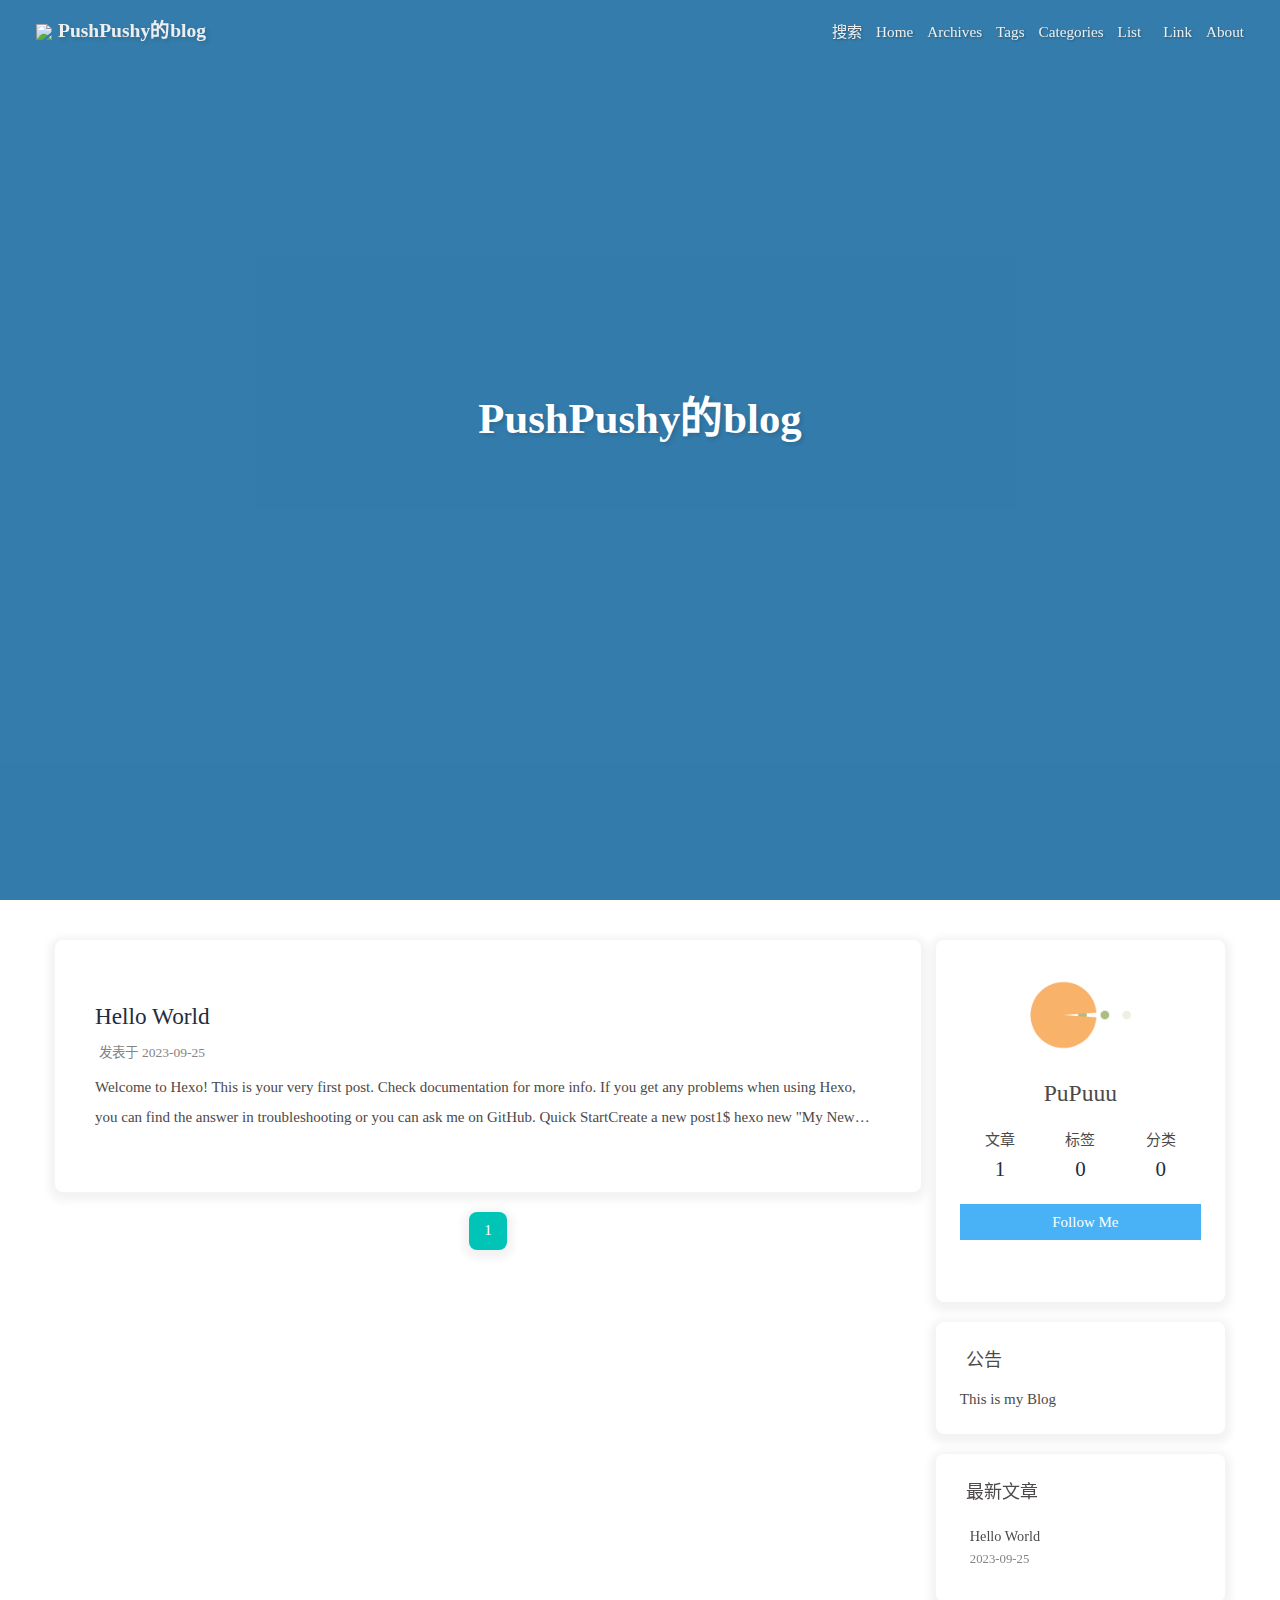
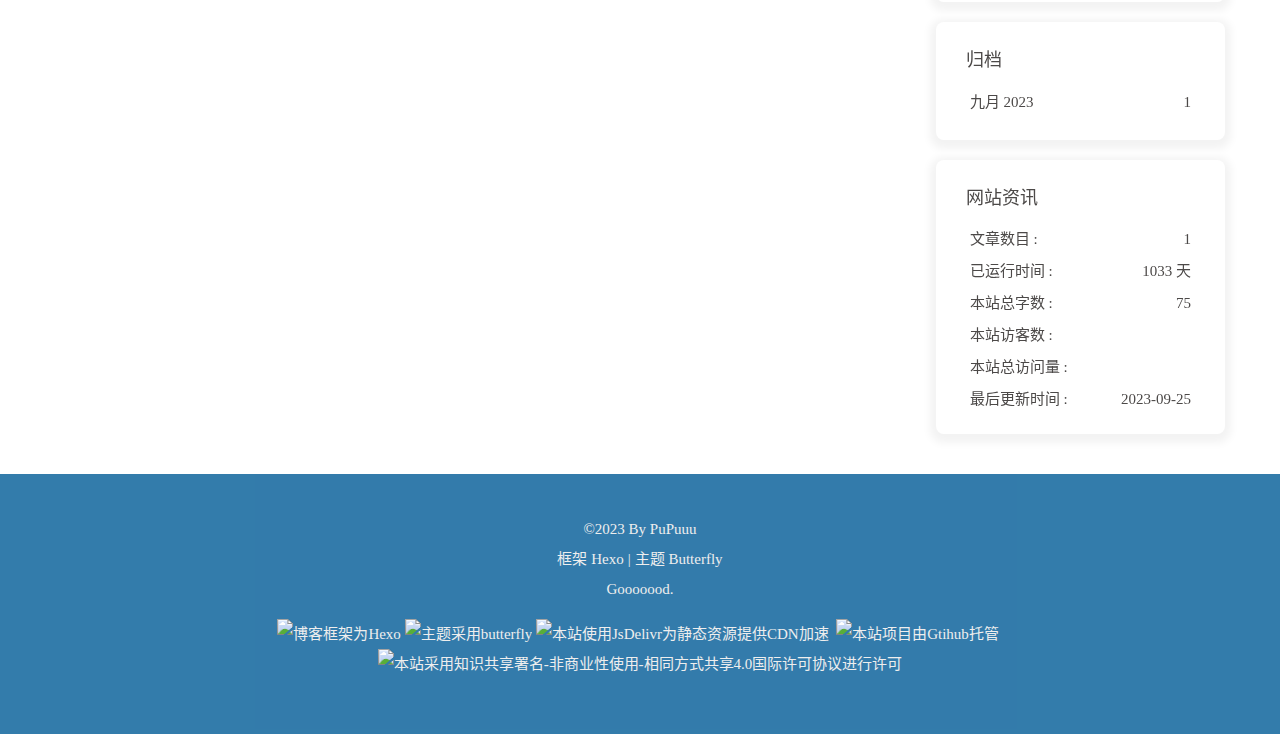
==== index.html @ 3c9b057a "Site updated: 2023-09-25 18:33:38" ====
<!DOCTYPE html><html lang="zh-CN" data-theme="light"><head><meta charset="UTF-8"><meta http-equiv="X-UA-Compatible" content="IE=edge"><meta name="viewport" content="width=device-width, initial-scale=1.0,viewport-fit=cover"><title>PushPushy的blog</title><meta name="author" content="PuPuuu"><meta name="copyright" content="PuPuuu"><meta name="format-detection" content="telephone=no"><meta name="theme-color" content="#ffffff"><meta property="og:type" content="website">
<meta property="og:title" content="PushPushy的blog">
<meta property="og:url" content="https://pushpushy.com/index.html">
<meta property="og:site_name" content="PushPushy的blog">
<meta property="og:locale" content="zh_CN">
<meta property="og:image" content="https://picx.zhimg.com/50/v2-181901f56257c8846a477644d6935671_720w.jpg?source=1940ef5c">
<meta property="article:author" content="PuPuuu">
<meta name="twitter:card" content="summary">
<meta name="twitter:image" content="https://picx.zhimg.com/50/v2-181901f56257c8846a477644d6935671_720w.jpg?source=1940ef5c"><link rel="shortcut icon" href="/img/favicon.png"><link rel="canonical" href="https://pushpushy.com/index.html"><link rel="preconnect" href="//cdn.jsdelivr.net"/><link rel="preconnect" href="//busuanzi.ibruce.info"/><link rel="stylesheet" href="/css/index.css"><link rel="stylesheet" href="https://cdn.jsdelivr.net/npm/@fortawesome/fontawesome-free/css/all.min.css" media="print" onload="this.media='all'"><link rel="stylesheet" href="https://cdn.jsdelivr.net/npm/@fancyapps/ui/dist/fancybox/fancybox.min.css" media="print" onload="this.media='all'"><script>const GLOBAL_CONFIG = {
  root: '/',
  algolia: undefined,
  localSearch: {"path":"/search.xml","preload":false,"top_n_per_article":1,"unescape":false,"languages":{"hits_empty":"找不到您查询的内容：${query}","hits_stats":"共找到 ${hits} 篇文章"}},
  translate: undefined,
  noticeOutdate: undefined,
  highlight: {"plugin":"highlighjs","highlightCopy":true,"highlightLang":true,"highlightHeightLimit":false},
  copy: {
    success: '复制成功',
    error: '复制错误',
    noSupport: '浏览器不支持'
  },
  relativeDate: {
    homepage: false,
    post: false
  },
  runtime: '天',
  dateSuffix: {
    just: '刚刚',
    min: '分钟前',
    hour: '小时前',
    day: '天前',
    month: '个月前'
  },
  copyright: undefined,
  lightbox: 'fancybox',
  Snackbar: undefined,
  source: {
    justifiedGallery: {
      js: 'https://cdn.jsdelivr.net/npm/flickr-justified-gallery/dist/fjGallery.min.js',
      css: 'https://cdn.jsdelivr.net/npm/flickr-justified-gallery/dist/fjGallery.min.css'
    }
  },
  isPhotoFigcaption: false,
  islazyload: false,
  isAnchor: false,
  percent: {
    toc: true,
    rightside: false,
  },
  autoDarkmode: true
}</script><script id="config-diff">var GLOBAL_CONFIG_SITE = {
  title: 'PushPushy的blog',
  isPost: false,
  isHome: true,
  isHighlightShrink: false,
  isToc: false,
  postUpdate: '2023-09-25 18:33:38'
}</script><noscript><style type="text/css">
  #nav {
    opacity: 1
  }
  .justified-gallery img {
    opacity: 1
  }

  #recent-posts time,
  #post-meta time {
    display: inline !important
  }
</style></noscript><script>(win=>{
    win.saveToLocal = {
      set: function setWithExpiry(key, value, ttl) {
        if (ttl === 0) return
        const now = new Date()
        const expiryDay = ttl * 86400000
        const item = {
          value: value,
          expiry: now.getTime() + expiryDay,
        }
        localStorage.setItem(key, JSON.stringify(item))
      },

      get: function getWithExpiry(key) {
        const itemStr = localStorage.getItem(key)

        if (!itemStr) {
          return undefined
        }
        const item = JSON.parse(itemStr)
        const now = new Date()

        if (now.getTime() > item.expiry) {
          localStorage.removeItem(key)
          return undefined
        }
        return item.value
      }
    }
  
    win.getScript = url => new Promise((resolve, reject) => {
      const script = document.createElement('script')
      script.src = url
      script.async = true
      script.onerror = reject
      script.onload = script.onreadystatechange = function() {
        const loadState = this.readyState
        if (loadState && loadState !== 'loaded' && loadState !== 'complete') return
        script.onload = script.onreadystatechange = null
        resolve()
      }
      document.head.appendChild(script)
    })
  
    win.getCSS = (url,id = false) => new Promise((resolve, reject) => {
      const link = document.createElement('link')
      link.rel = 'stylesheet'
      link.href = url
      if (id) link.id = id
      link.onerror = reject
      link.onload = link.onreadystatechange = function() {
        const loadState = this.readyState
        if (loadState && loadState !== 'loaded' && loadState !== 'complete') return
        link.onload = link.onreadystatechange = null
        resolve()
      }
      document.head.appendChild(link)
    })
  
      win.activateDarkMode = function () {
        document.documentElement.setAttribute('data-theme', 'dark')
        if (document.querySelector('meta[name="theme-color"]') !== null) {
          document.querySelector('meta[name="theme-color"]').setAttribute('content', '#0d0d0d')
        }
      }
      win.activateLightMode = function () {
        document.documentElement.setAttribute('data-theme', 'light')
        if (document.querySelector('meta[name="theme-color"]') !== null) {
          document.querySelector('meta[name="theme-color"]').setAttribute('content', '#ffffff')
        }
      }
      const t = saveToLocal.get('theme')
    
          const isDarkMode = window.matchMedia('(prefers-color-scheme: dark)').matches
          const isLightMode = window.matchMedia('(prefers-color-scheme: light)').matches
          const isNotSpecified = window.matchMedia('(prefers-color-scheme: no-preference)').matches
          const hasNoSupport = !isDarkMode && !isLightMode && !isNotSpecified

          if (t === undefined) {
            if (isLightMode) activateLightMode()
            else if (isDarkMode) activateDarkMode()
            else if (isNotSpecified || hasNoSupport) {
              const now = new Date()
              const hour = now.getHours()
              const isNight = hour <= 8 || hour >= 22
              isNight ? activateDarkMode() : activateLightMode()
            }
            window.matchMedia('(prefers-color-scheme: dark)').addListener(function (e) {
              if (saveToLocal.get('theme') === undefined) {
                e.matches ? activateDarkMode() : activateLightMode()
              }
            })
          } else if (t === 'light') activateLightMode()
          else activateDarkMode()
        
      const asideStatus = saveToLocal.get('aside-status')
      if (asideStatus !== undefined) {
        if (asideStatus === 'hide') {
          document.documentElement.classList.add('hide-aside')
        } else {
          document.documentElement.classList.remove('hide-aside')
        }
      }
    
    const detectApple = () => {
      if(/iPad|iPhone|iPod|Macintosh/.test(navigator.userAgent)){
        document.documentElement.classList.add('apple')
      }
    }
    detectApple()
    })(window)</script><meta name="generator" content="Hexo 6.3.0"></head><body><div id="sidebar"><div id="menu-mask"></div><div id="sidebar-menus"><div class="avatar-img is-center"><img src="https://picx.zhimg.com/50/v2-181901f56257c8846a477644d6935671_720w.jpg?source=1940ef5c" onerror="onerror=null;src='/img/friend_404.gif'" alt="avatar"/></div><div class="sidebar-site-data site-data is-center"><a href="/archives/"><div class="headline">文章</div><div class="length-num">1</div></a><a href="/tags/"><div class="headline">标签</div><div class="length-num">0</div></a><a href="/categories/"><div class="headline">分类</div><div class="length-num">0</div></a></div><hr class="custom-hr"/><div class="menus_items"><div class="menus_item"><a class="site-page" href="/"><i class="fa-fw fas fa-home"></i><span> Home</span></a></div><div class="menus_item"><a class="site-page" href="/archives/"><i class="fa-fw fas fa-archive"></i><span> Archives</span></a></div><div class="menus_item"><a class="site-page" href="/tags/"><i class="fa-fw fas fa-tags"></i><span> Tags</span></a></div><div class="menus_item"><a class="site-page" href="/categories/"><i class="fa-fw fas fa-folder-open"></i><span> Categories</span></a></div><div class="menus_item"><a class="site-page group" href="javascript:void(0);"><i class="fa-fw fas fa-list"></i><span> List</span><i class="fas fa-chevron-down"></i></a><ul class="menus_item_child"><li><a class="site-page child" href="/music/"><i class="fa-fw fas fa-music"></i><span> Music</span></a></li><li><a class="site-page child" href="/movies/"><i class="fa-fw fas fa-video"></i><span> Movie</span></a></li><li><a class="site-page child" href="/other/"><i class="fa-fw fas fa-ellipsis-h"></i><span> Other</span></a></li></ul></div><div class="menus_item"><a class="site-page" href="/link/"><i class="fa-fw fas fa-link"></i><span> Link</span></a></div><div class="menus_item"><a class="site-page" href="/about/"><i class="fa-fw fas fa-heart"></i><span> About</span></a></div></div></div></div><div class="page" id="body-wrap"><header class="full_page" id="page-header"><nav id="nav"><span id="blog-info"><a href="/" title="PushPushy的blog"><img class="site-icon" src="https://images3.alphacoders.com/132/thumbbig-1322308.webp"/><span class="site-name">PushPushy的blog</span></a></span><div id="menus"><div id="search-button"><a class="site-page social-icon search" href="javascript:void(0);"><i class="fas fa-search fa-fw"></i><span> 搜索</span></a></div><div class="menus_items"><div class="menus_item"><a class="site-page" href="/"><i class="fa-fw fas fa-home"></i><span> Home</span></a></div><div class="menus_item"><a class="site-page" href="/archives/"><i class="fa-fw fas fa-archive"></i><span> Archives</span></a></div><div class="menus_item"><a class="site-page" href="/tags/"><i class="fa-fw fas fa-tags"></i><span> Tags</span></a></div><div class="menus_item"><a class="site-page" href="/categories/"><i class="fa-fw fas fa-folder-open"></i><span> Categories</span></a></div><div class="menus_item"><a class="site-page group" href="javascript:void(0);"><i class="fa-fw fas fa-list"></i><span> List</span><i class="fas fa-chevron-down"></i></a><ul class="menus_item_child"><li><a class="site-page child" href="/music/"><i class="fa-fw fas fa-music"></i><span> Music</span></a></li><li><a class="site-page child" href="/movies/"><i class="fa-fw fas fa-video"></i><span> Movie</span></a></li><li><a class="site-page child" href="/other/"><i class="fa-fw fas fa-ellipsis-h"></i><span> Other</span></a></li></ul></div><div class="menus_item"><a class="site-page" href="/link/"><i class="fa-fw fas fa-link"></i><span> Link</span></a></div><div class="menus_item"><a class="site-page" href="/about/"><i class="fa-fw fas fa-heart"></i><span> About</span></a></div></div><div id="toggle-menu"><a class="site-page" href="javascript:void(0);"><i class="fas fa-bars fa-fw"></i></a></div></div></nav><div id="site-info"><h1 id="site-title">PushPushy的blog</h1><div id="site-subtitle"><span id="subtitle"></span></div><div id="site_social_icons"><a class="social-icon" href="https://github.com/PuPuuu" target="_blank" title="Github"><i class="fab fa-github" style="color: #24292e;"></i></a><a class="social-icon" href="mailto:jjye2020@163.com" target="_blank" title="Email"><i class="fas fa-envelope" style="color: #4a7dbe;"></i></a></div></div><div id="scroll-down"><i class="fas fa-angle-down scroll-down-effects"></i></div></header><main class="layout" id="content-inner"><div class="recent-posts" id="recent-posts"><div class="recent-post-item"><div class="recent-post-info no-cover"><a class="article-title" href="/2023/09/25/hello-world/" title="Hello World">Hello World</a><div class="article-meta-wrap"><span class="post-meta-date"><i class="far fa-calendar-alt"></i><span class="article-meta-label">发表于</span><time datetime="2023-09-24T16:50:09.619Z" title="发表于 2023-09-25 00:50:09">2023-09-25</time></span></div><div class="content">Welcome to Hexo! This is your very first post. Check documentation for more info. If you get any problems when using Hexo, you can find the answer in troubleshooting or you can ask me on GitHub.
Quick StartCreate a new post1$ hexo new &quot;My New Post&quot;

More info: Writing
Run server1$ hexo server

More info: Server
Generate static files1$ hexo generate

More info: Generating
Deploy to remote sites1$ hexo deploy

More info: Deployment
</div></div></div><nav id="pagination"><div class="pagination"><span class="page-number current">1</span></div></nav></div><div class="aside-content" id="aside-content"><div class="card-widget card-info"><div class="is-center"><div class="avatar-img"><img src="https://picx.zhimg.com/50/v2-181901f56257c8846a477644d6935671_720w.jpg?source=1940ef5c" onerror="this.onerror=null;this.src='/img/friend_404.gif'" alt="avatar"/></div><div class="author-info__name">PuPuuu</div><div class="author-info__description"></div></div><div class="card-info-data site-data is-center"><a href="/archives/"><div class="headline">文章</div><div class="length-num">1</div></a><a href="/tags/"><div class="headline">标签</div><div class="length-num">0</div></a><a href="/categories/"><div class="headline">分类</div><div class="length-num">0</div></a></div><a id="card-info-btn" target="_blank" rel="noopener" href="https://github.com/PuPuuu"><i class="fab fa-github"></i><span>Follow Me</span></a><div class="card-info-social-icons is-center"><a class="social-icon" href="https://github.com/PuPuuu" target="_blank" title="Github"><i class="fab fa-github" style="color: #24292e;"></i></a><a class="social-icon" href="mailto:jjye2020@163.com" target="_blank" title="Email"><i class="fas fa-envelope" style="color: #4a7dbe;"></i></a></div></div><div class="card-widget card-announcement"><div class="item-headline"><i class="fas fa-bullhorn fa-shake"></i><span>公告</span></div><div class="announcement_content">This is my Blog</div></div><div class="sticky_layout"><div class="card-widget card-recent-post"><div class="item-headline"><i class="fas fa-history"></i><span>最新文章</span></div><div class="aside-list"><div class="aside-list-item no-cover"><div class="content"><a class="title" href="/2023/09/25/hello-world/" title="Hello World">Hello World</a><time datetime="2023-09-24T16:50:09.619Z" title="发表于 2023-09-25 00:50:09">2023-09-25</time></div></div></div></div><div class="card-widget card-archives"><div class="item-headline"><i class="fas fa-archive"></i><span>归档</span></div><ul class="card-archive-list"><li class="card-archive-list-item"><a class="card-archive-list-link" href="/archives/2023/09/"><span class="card-archive-list-date">九月 2023</span><span class="card-archive-list-count">1</span></a></li></ul></div><div class="card-widget card-webinfo"><div class="item-headline"><i class="fas fa-chart-line"></i><span>网站资讯</span></div><div class="webinfo"><div class="webinfo-item"><div class="item-name">文章数目 :</div><div class="item-count">1</div></div><div class="webinfo-item"><div class="item-name">已运行时间 :</div><div class="item-count" id="runtimeshow" data-publishDate="2023-09-24T16:00:00.000Z"><i class="fa-solid fa-spinner fa-spin"></i></div></div><div class="webinfo-item"><div class="item-name">本站总字数 :</div><div class="item-count">75</div></div><div class="webinfo-item"><div class="item-name">本站访客数 :</div><div class="item-count" id="busuanzi_value_site_uv"><i class="fa-solid fa-spinner fa-spin"></i></div></div><div class="webinfo-item"><div class="item-name">本站总访问量 :</div><div class="item-count" id="busuanzi_value_site_pv"><i class="fa-solid fa-spinner fa-spin"></i></div></div><div class="webinfo-item"><div class="item-name">最后更新时间 :</div><div class="item-count" id="last-push-date" data-lastPushDate="2023-09-25T10:33:38.019Z"><i class="fa-solid fa-spinner fa-spin"></i></div></div></div></div></div></div></main><footer id="footer"><div id="footer-wrap"><div class="copyright">&copy;2023 By PuPuuu</div><div class="framework-info"><span>框架 </span><a target="_blank" rel="noopener" href="https://hexo.io">Hexo</a><span class="footer-separator">|</span><span>主题 </span><a target="_blank" rel="noopener" href="https://github.com/jerryc127/hexo-theme-butterfly">Butterfly</a></div><div class="footer_custom_text">Gooooood.<p><a target="_blank" href="https://hexo.io/"><img src="https://img.shields.io/badge/Frame-Hexo-blue?style=flat&logo=hexo" title="博客框架为Hexo"></a>&nbsp;<a target="_blank" href="https://butterfly.js.org/"><img src="https://img.shields.io/badge/Theme-Butterfly-6513df?style=flat&logo=bitdefender" title="主题采用butterfly"></a>&nbsp;<a target="_blank" href="https://www.jsdelivr.com/"><img src="https://img.shields.io/badge/CDN-jsDelivr-orange?style=flat&logo=jsDelivr" title="本站使用JsDelivr为静态资源提供CDN加速"></a> &nbsp;<a target="_blank" href="https://github.com/"><img src="https://img.shields.io/badge/Source-Github-d021d6?style=flat&logo=GitHub" title="本站项目由Gtihub托管"></a>&nbsp;<a target="_blank" href="http://creativecommons.org/licenses/by-nc-sa/4.0/"><img src="https://img.shields.io/badge/Copyright-BY--NC--SA%204.0-d42328?style=flat&logo=Claris" title="本站采用知识共享署名-非商业性使用-相同方式共享4.0国际许可协议进行许可"></a></p></div></div></footer></div><div id="rightside"><div id="rightside-config-hide"><button id="darkmode" type="button" title="浅色和深色模式转换"><i class="fas fa-adjust"></i></button><button id="hide-aside-btn" type="button" title="单栏和双栏切换"><i class="fas fa-arrows-alt-h"></i></button></div><div id="rightside-config-show"><button id="rightside_config" type="button" title="设置"><i class="fas fa-cog fa-spin"></i></button><button id="go-up" type="button" title="回到顶部"><span class="scroll-percent"></span><i class="fas fa-arrow-up"></i></button></div></div><div><script src="/js/utils.js"></script><script src="/js/main.js"></script><script src="https://cdn.jsdelivr.net/npm/@fancyapps/ui/dist/fancybox/fancybox.umd.min.js"></script><div class="js-pjax"><script>window.typedJSFn = {
  init: (str) => {
    window.typed = new Typed('#subtitle', Object.assign({
      strings: str,
      startDelay: 300,
      typeSpeed: 150,
      loop: true,
      backSpeed: 50,
    }, null))
  },
  run: (subtitleType) => {
    if (true) {
      if (typeof Typed === 'function') {
        subtitleType()
      } else {
        getScript('https://cdn.jsdelivr.net/npm/typed.js/dist/typed.umd.min.js').then(subtitleType)
      }
    } else {
      subtitleType()
    }
  }
}
</script><script>function subtitleType () {
  if (true) {
    typedJSFn.init([""])
  } else {
    document.getElementById("subtitle").textContent = ""
  }
}
typedJSFn.run(subtitleType)</script></div><script id="canvas_nest" defer="defer" color="0,0,255" opacity="0.7" zIndex="-1" count="99" mobile="false" src="https://cdn.jsdelivr.net/npm/butterfly-extsrc/dist/canvas-nest.min.js"></script><script id="click-heart" src="https://cdn.jsdelivr.net/npm/butterfly-extsrc/dist/click-heart.min.js" async="async" mobile="false"></script><script async data-pjax src="//busuanzi.ibruce.info/busuanzi/2.3/busuanzi.pure.mini.js"></script><div id="local-search"><div class="search-dialog"><nav class="search-nav"><span class="search-dialog-title">搜索</span><span id="loading-status"></span><button class="search-close-button"><i class="fas fa-times"></i></button></nav><div class="is-center" id="loading-database"><i class="fas fa-spinner fa-pulse"></i><span>  数据库加载中</span></div><div class="search-wrap"><div id="local-search-input"><div class="local-search-box"><input class="local-search-box--input" placeholder="搜索文章" type="text"/></div></div><hr/><div class="no-result" id="local-search-results"></div><div id="local-search-stats-wrap"></div></div></div><div id="search-mask"></div><script src="/js/search/local-search.js"></script></div></div></body></html>
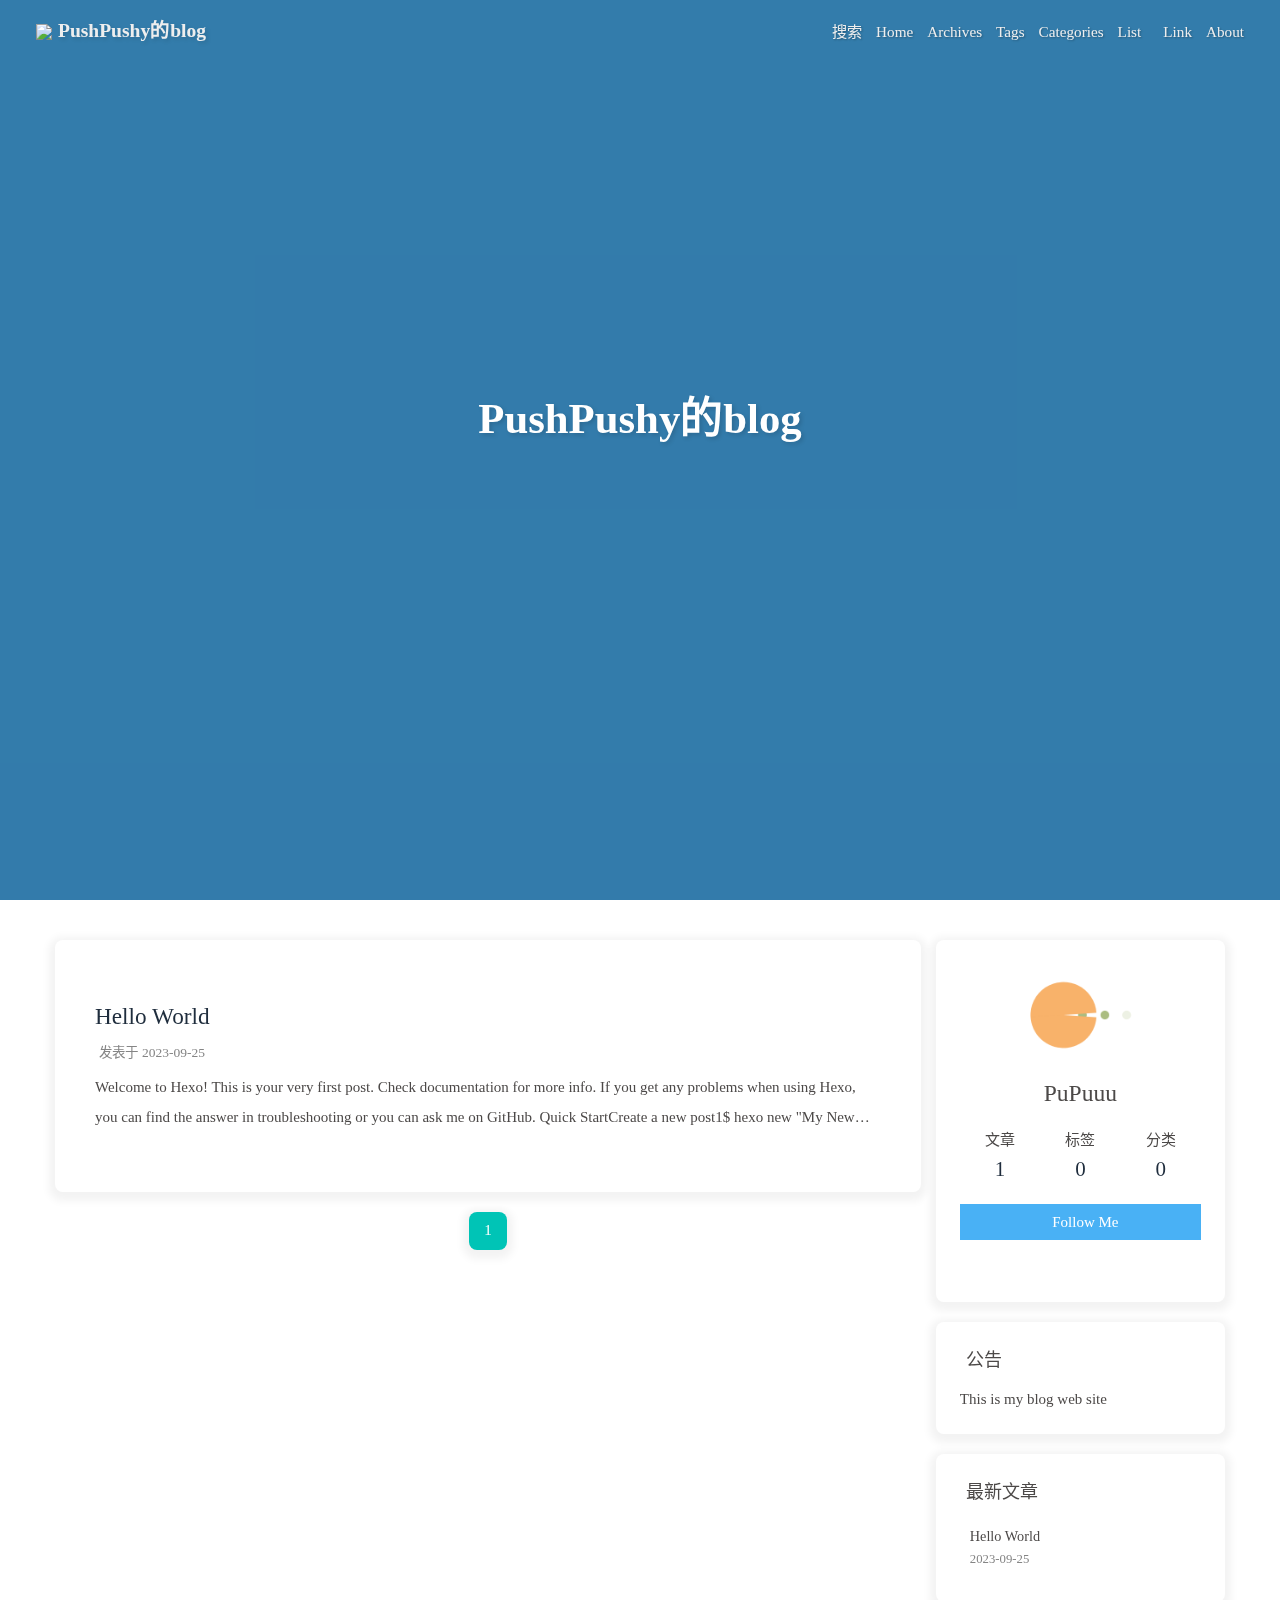
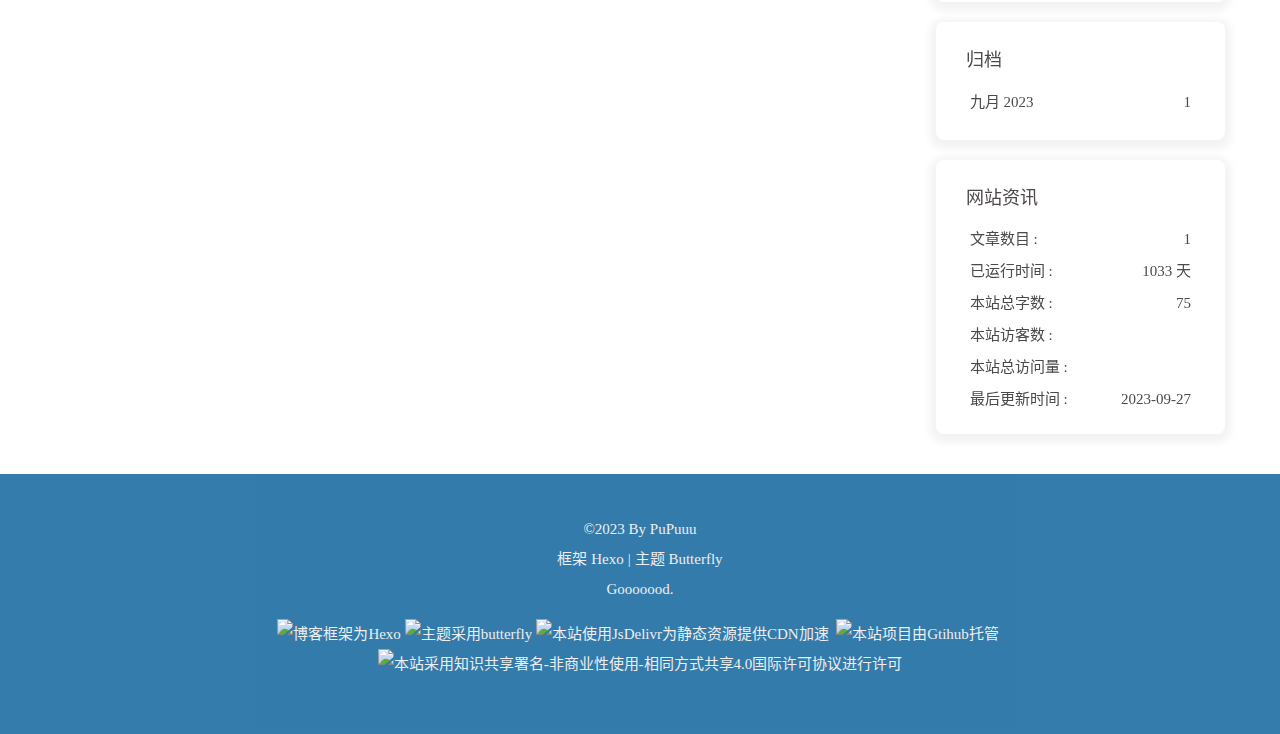
==== commit ec2b41da: "Site updated: 2023-09-27 23:25:48" ====
--- a/index.html
+++ b/index.html
@@ -53,7 +53,7 @@
   isHome: true,
   isHighlightShrink: false,
   isToc: false,
-  postUpdate: '2023-09-25 18:33:38'
+  postUpdate: '2023-09-27 23:25:48'
 }</script><noscript><style type="text/css">
   #nav {
     opacity: 1
@@ -176,7 +176,7 @@
       }
     }
     detectApple()
-    })(window)</script><meta name="generator" content="Hexo 6.3.0"></head><body><div id="sidebar"><div id="menu-mask"></div><div id="sidebar-menus"><div class="avatar-img is-center"><img src="https://picx.zhimg.com/50/v2-181901f56257c8846a477644d6935671_720w.jpg?source=1940ef5c" onerror="onerror=null;src='/img/friend_404.gif'" alt="avatar"/></div><div class="sidebar-site-data site-data is-center"><a href="/archives/"><div class="headline">文章</div><div class="length-num">1</div></a><a href="/tags/"><div class="headline">标签</div><div class="length-num">0</div></a><a href="/categories/"><div class="headline">分类</div><div class="length-num">0</div></a></div><hr class="custom-hr"/><div class="menus_items"><div class="menus_item"><a class="site-page" href="/"><i class="fa-fw fas fa-home"></i><span> Home</span></a></div><div class="menus_item"><a class="site-page" href="/archives/"><i class="fa-fw fas fa-archive"></i><span> Archives</span></a></div><div class="menus_item"><a class="site-page" href="/tags/"><i class="fa-fw fas fa-tags"></i><span> Tags</span></a></div><div class="menus_item"><a class="site-page" href="/categories/"><i class="fa-fw fas fa-folder-open"></i><span> Categories</span></a></div><div class="menus_item"><a class="site-page group" href="javascript:void(0);"><i class="fa-fw fas fa-list"></i><span> List</span><i class="fas fa-chevron-down"></i></a><ul class="menus_item_child"><li><a class="site-page child" href="/music/"><i class="fa-fw fas fa-music"></i><span> Music</span></a></li><li><a class="site-page child" href="/movies/"><i class="fa-fw fas fa-video"></i><span> Movie</span></a></li><li><a class="site-page child" href="/other/"><i class="fa-fw fas fa-ellipsis-h"></i><span> Other</span></a></li></ul></div><div class="menus_item"><a class="site-page" href="/link/"><i class="fa-fw fas fa-link"></i><span> Link</span></a></div><div class="menus_item"><a class="site-page" href="/about/"><i class="fa-fw fas fa-heart"></i><span> About</span></a></div></div></div></div><div class="page" id="body-wrap"><header class="full_page" id="page-header"><nav id="nav"><span id="blog-info"><a href="/" title="PushPushy的blog"><img class="site-icon" src="https://images3.alphacoders.com/132/thumbbig-1322308.webp"/><span class="site-name">PushPushy的blog</span></a></span><div id="menus"><div id="search-button"><a class="site-page social-icon search" href="javascript:void(0);"><i class="fas fa-search fa-fw"></i><span> 搜索</span></a></div><div class="menus_items"><div class="menus_item"><a class="site-page" href="/"><i class="fa-fw fas fa-home"></i><span> Home</span></a></div><div class="menus_item"><a class="site-page" href="/archives/"><i class="fa-fw fas fa-archive"></i><span> Archives</span></a></div><div class="menus_item"><a class="site-page" href="/tags/"><i class="fa-fw fas fa-tags"></i><span> Tags</span></a></div><div class="menus_item"><a class="site-page" href="/categories/"><i class="fa-fw fas fa-folder-open"></i><span> Categories</span></a></div><div class="menus_item"><a class="site-page group" href="javascript:void(0);"><i class="fa-fw fas fa-list"></i><span> List</span><i class="fas fa-chevron-down"></i></a><ul class="menus_item_child"><li><a class="site-page child" href="/music/"><i class="fa-fw fas fa-music"></i><span> Music</span></a></li><li><a class="site-page child" href="/movies/"><i class="fa-fw fas fa-video"></i><span> Movie</span></a></li><li><a class="site-page child" href="/other/"><i class="fa-fw fas fa-ellipsis-h"></i><span> Other</span></a></li></ul></div><div class="menus_item"><a class="site-page" href="/link/"><i class="fa-fw fas fa-link"></i><span> Link</span></a></div><div class="menus_item"><a class="site-page" href="/about/"><i class="fa-fw fas fa-heart"></i><span> About</span></a></div></div><div id="toggle-menu"><a class="site-page" href="javascript:void(0);"><i class="fas fa-bars fa-fw"></i></a></div></div></nav><div id="site-info"><h1 id="site-title">PushPushy的blog</h1><div id="site-subtitle"><span id="subtitle"></span></div><div id="site_social_icons"><a class="social-icon" href="https://github.com/PuPuuu" target="_blank" title="Github"><i class="fab fa-github" style="color: #24292e;"></i></a><a class="social-icon" href="mailto:jjye2020@163.com" target="_blank" title="Email"><i class="fas fa-envelope" style="color: #4a7dbe;"></i></a></div></div><div id="scroll-down"><i class="fas fa-angle-down scroll-down-effects"></i></div></header><main class="layout" id="content-inner"><div class="recent-posts" id="recent-posts"><div class="recent-post-item"><div class="recent-post-info no-cover"><a class="article-title" href="/2023/09/25/hello-world/" title="Hello World">Hello World</a><div class="article-meta-wrap"><span class="post-meta-date"><i class="far fa-calendar-alt"></i><span class="article-meta-label">发表于</span><time datetime="2023-09-24T16:50:09.619Z" title="发表于 2023-09-25 00:50:09">2023-09-25</time></span></div><div class="content">Welcome to Hexo! This is your very first post. Check documentation for more info. If you get any problems when using Hexo, you can find the answer in troubleshooting or you can ask me on GitHub.
+    })(window)</script><meta name="generator" content="Hexo 6.3.0"></head><body><div id="web_bg"></div><div id="sidebar"><div id="menu-mask"></div><div id="sidebar-menus"><div class="avatar-img is-center"><img src="https://picx.zhimg.com/50/v2-181901f56257c8846a477644d6935671_720w.jpg?source=1940ef5c" onerror="onerror=null;src='/img/friend_404.gif'" alt="avatar"/></div><div class="sidebar-site-data site-data is-center"><a href="/archives/"><div class="headline">文章</div><div class="length-num">1</div></a><a href="/tags/"><div class="headline">标签</div><div class="length-num">0</div></a><a href="/categories/"><div class="headline">分类</div><div class="length-num">0</div></a></div><hr class="custom-hr"/><div class="menus_items"><div class="menus_item"><a class="site-page" href="/"><i class="fa-fw fas fa-home"></i><span> Home</span></a></div><div class="menus_item"><a class="site-page" href="/archives/"><i class="fa-fw fas fa-archive"></i><span> Archives</span></a></div><div class="menus_item"><a class="site-page" href="/tags/"><i class="fa-fw fas fa-tags"></i><span> Tags</span></a></div><div class="menus_item"><a class="site-page" href="/categories/"><i class="fa-fw fas fa-folder-open"></i><span> Categories</span></a></div><div class="menus_item"><a class="site-page group" href="javascript:void(0);"><i class="fa-fw fas fa-list"></i><span> List</span><i class="fas fa-chevron-down"></i></a><ul class="menus_item_child"><li><a class="site-page child" href="/music/"><i class="fa-fw fas fa-music"></i><span> Music</span></a></li><li><a class="site-page child" href="/movies/"><i class="fa-fw fas fa-video"></i><span> Movie</span></a></li><li><a class="site-page child" href="/other/"><i class="fa-fw fas fa-ellipsis-h"></i><span> Other</span></a></li></ul></div><div class="menus_item"><a class="site-page" href="/link/"><i class="fa-fw fas fa-link"></i><span> Link</span></a></div><div class="menus_item"><a class="site-page" href="/about/"><i class="fa-fw fas fa-heart"></i><span> About</span></a></div></div></div></div><div class="page" id="body-wrap"><header class="full_page" id="page-header" style="background-image: url('https://i.loli.net/2020/05/01/gkihqEjXxJ5UZ1C.jpg')"><nav id="nav"><span id="blog-info"><a href="/" title="PushPushy的blog"><img class="site-icon" src="https://images3.alphacoders.com/132/thumbbig-1322308.webp"/><span class="site-name">PushPushy的blog</span></a></span><div id="menus"><div id="search-button"><a class="site-page social-icon search" href="javascript:void(0);"><i class="fas fa-search fa-fw"></i><span> 搜索</span></a></div><div class="menus_items"><div class="menus_item"><a class="site-page" href="/"><i class="fa-fw fas fa-home"></i><span> Home</span></a></div><div class="menus_item"><a class="site-page" href="/archives/"><i class="fa-fw fas fa-archive"></i><span> Archives</span></a></div><div class="menus_item"><a class="site-page" href="/tags/"><i class="fa-fw fas fa-tags"></i><span> Tags</span></a></div><div class="menus_item"><a class="site-page" href="/categories/"><i class="fa-fw fas fa-folder-open"></i><span> Categories</span></a></div><div class="menus_item"><a class="site-page group" href="javascript:void(0);"><i class="fa-fw fas fa-list"></i><span> List</span><i class="fas fa-chevron-down"></i></a><ul class="menus_item_child"><li><a class="site-page child" href="/music/"><i class="fa-fw fas fa-music"></i><span> Music</span></a></li><li><a class="site-page child" href="/movies/"><i class="fa-fw fas fa-video"></i><span> Movie</span></a></li><li><a class="site-page child" href="/other/"><i class="fa-fw fas fa-ellipsis-h"></i><span> Other</span></a></li></ul></div><div class="menus_item"><a class="site-page" href="/link/"><i class="fa-fw fas fa-link"></i><span> Link</span></a></div><div class="menus_item"><a class="site-page" href="/about/"><i class="fa-fw fas fa-heart"></i><span> About</span></a></div></div><div id="toggle-menu"><a class="site-page" href="javascript:void(0);"><i class="fas fa-bars fa-fw"></i></a></div></div></nav><div id="site-info"><h1 id="site-title">PushPushy的blog</h1><div id="site-subtitle"><span id="subtitle"></span></div><div id="site_social_icons"><a class="social-icon" href="https://github.com/PuPuuu" target="_blank" title="Github"><i class="fab fa-github" style="color: #24292e;"></i></a><a class="social-icon" href="mailto:jjye2020@163.com" target="_blank" title="Email"><i class="fas fa-envelope" style="color: #4a7dbe;"></i></a></div></div><div id="scroll-down"><i class="fas fa-angle-down scroll-down-effects"></i></div></header><main class="layout" id="content-inner"><div class="recent-posts" id="recent-posts"><div class="recent-post-item"><div class="recent-post-info no-cover"><a class="article-title" href="/2023/09/25/hello-world/" title="Hello World">Hello World</a><div class="article-meta-wrap"><span class="post-meta-date"><i class="far fa-calendar-alt"></i><span class="article-meta-label">发表于</span><time datetime="2023-09-24T16:50:09.619Z" title="发表于 2023-09-25 00:50:09">2023-09-25</time></span></div><div class="content">Welcome to Hexo! This is your very first post. Check documentation for more info. If you get any problems when using Hexo, you can find the answer in troubleshooting or you can ask me on GitHub.
 Quick StartCreate a new post1$ hexo new &quot;My New Post&quot;
 
 More info: Writing
@@ -189,7 +189,7 @@
 Deploy to remote sites1$ hexo deploy
 
 More info: Deployment
-</div></div></div><nav id="pagination"><div class="pagination"><span class="page-number current">1</span></div></nav></div><div class="aside-content" id="aside-content"><div class="card-widget card-info"><div class="is-center"><div class="avatar-img"><img src="https://picx.zhimg.com/50/v2-181901f56257c8846a477644d6935671_720w.jpg?source=1940ef5c" onerror="this.onerror=null;this.src='/img/friend_404.gif'" alt="avatar"/></div><div class="author-info__name">PuPuuu</div><div class="author-info__description"></div></div><div class="card-info-data site-data is-center"><a href="/archives/"><div class="headline">文章</div><div class="length-num">1</div></a><a href="/tags/"><div class="headline">标签</div><div class="length-num">0</div></a><a href="/categories/"><div class="headline">分类</div><div class="length-num">0</div></a></div><a id="card-info-btn" target="_blank" rel="noopener" href="https://github.com/PuPuuu"><i class="fab fa-github"></i><span>Follow Me</span></a><div class="card-info-social-icons is-center"><a class="social-icon" href="https://github.com/PuPuuu" target="_blank" title="Github"><i class="fab fa-github" style="color: #24292e;"></i></a><a class="social-icon" href="mailto:jjye2020@163.com" target="_blank" title="Email"><i class="fas fa-envelope" style="color: #4a7dbe;"></i></a></div></div><div class="card-widget card-announcement"><div class="item-headline"><i class="fas fa-bullhorn fa-shake"></i><span>公告</span></div><div class="announcement_content">This is my Blog</div></div><div class="sticky_layout"><div class="card-widget card-recent-post"><div class="item-headline"><i class="fas fa-history"></i><span>最新文章</span></div><div class="aside-list"><div class="aside-list-item no-cover"><div class="content"><a class="title" href="/2023/09/25/hello-world/" title="Hello World">Hello World</a><time datetime="2023-09-24T16:50:09.619Z" title="发表于 2023-09-25 00:50:09">2023-09-25</time></div></div></div></div><div class="card-widget card-archives"><div class="item-headline"><i class="fas fa-archive"></i><span>归档</span></div><ul class="card-archive-list"><li class="card-archive-list-item"><a class="card-archive-list-link" href="/archives/2023/09/"><span class="card-archive-list-date">九月 2023</span><span class="card-archive-list-count">1</span></a></li></ul></div><div class="card-widget card-webinfo"><div class="item-headline"><i class="fas fa-chart-line"></i><span>网站资讯</span></div><div class="webinfo"><div class="webinfo-item"><div class="item-name">文章数目 :</div><div class="item-count">1</div></div><div class="webinfo-item"><div class="item-name">已运行时间 :</div><div class="item-count" id="runtimeshow" data-publishDate="2023-09-24T16:00:00.000Z"><i class="fa-solid fa-spinner fa-spin"></i></div></div><div class="webinfo-item"><div class="item-name">本站总字数 :</div><div class="item-count">75</div></div><div class="webinfo-item"><div class="item-name">本站访客数 :</div><div class="item-count" id="busuanzi_value_site_uv"><i class="fa-solid fa-spinner fa-spin"></i></div></div><div class="webinfo-item"><div class="item-name">本站总访问量 :</div><div class="item-count" id="busuanzi_value_site_pv"><i class="fa-solid fa-spinner fa-spin"></i></div></div><div class="webinfo-item"><div class="item-name">最后更新时间 :</div><div class="item-count" id="last-push-date" data-lastPushDate="2023-09-25T10:33:38.019Z"><i class="fa-solid fa-spinner fa-spin"></i></div></div></div></div></div></div></main><footer id="footer"><div id="footer-wrap"><div class="copyright">&copy;2023 By PuPuuu</div><div class="framework-info"><span>框架 </span><a target="_blank" rel="noopener" href="https://hexo.io">Hexo</a><span class="footer-separator">|</span><span>主题 </span><a target="_blank" rel="noopener" href="https://github.com/jerryc127/hexo-theme-butterfly">Butterfly</a></div><div class="footer_custom_text">Gooooood.<p><a target="_blank" href="https://hexo.io/"><img src="https://img.shields.io/badge/Frame-Hexo-blue?style=flat&logo=hexo" title="博客框架为Hexo"></a>&nbsp;<a target="_blank" href="https://butterfly.js.org/"><img src="https://img.shields.io/badge/Theme-Butterfly-6513df?style=flat&logo=bitdefender" title="主题采用butterfly"></a>&nbsp;<a target="_blank" href="https://www.jsdelivr.com/"><img src="https://img.shields.io/badge/CDN-jsDelivr-orange?style=flat&logo=jsDelivr" title="本站使用JsDelivr为静态资源提供CDN加速"></a> &nbsp;<a target="_blank" href="https://github.com/"><img src="https://img.shields.io/badge/Source-Github-d021d6?style=flat&logo=GitHub" title="本站项目由Gtihub托管"></a>&nbsp;<a target="_blank" href="http://creativecommons.org/licenses/by-nc-sa/4.0/"><img src="https://img.shields.io/badge/Copyright-BY--NC--SA%204.0-d42328?style=flat&logo=Claris" title="本站采用知识共享署名-非商业性使用-相同方式共享4.0国际许可协议进行许可"></a></p></div></div></footer></div><div id="rightside"><div id="rightside-config-hide"><button id="darkmode" type="button" title="浅色和深色模式转换"><i class="fas fa-adjust"></i></button><button id="hide-aside-btn" type="button" title="单栏和双栏切换"><i class="fas fa-arrows-alt-h"></i></button></div><div id="rightside-config-show"><button id="rightside_config" type="button" title="设置"><i class="fas fa-cog fa-spin"></i></button><button id="go-up" type="button" title="回到顶部"><span class="scroll-percent"></span><i class="fas fa-arrow-up"></i></button></div></div><div><script src="/js/utils.js"></script><script src="/js/main.js"></script><script src="https://cdn.jsdelivr.net/npm/@fancyapps/ui/dist/fancybox/fancybox.umd.min.js"></script><div class="js-pjax"><script>window.typedJSFn = {
+</div></div></div><nav id="pagination"><div class="pagination"><span class="page-number current">1</span></div></nav></div><div class="aside-content" id="aside-content"><div class="card-widget card-info"><div class="is-center"><div class="avatar-img"><img src="https://picx.zhimg.com/50/v2-181901f56257c8846a477644d6935671_720w.jpg?source=1940ef5c" onerror="this.onerror=null;this.src='/img/friend_404.gif'" alt="avatar"/></div><div class="author-info__name">PuPuuu</div><div class="author-info__description"></div></div><div class="card-info-data site-data is-center"><a href="/archives/"><div class="headline">文章</div><div class="length-num">1</div></a><a href="/tags/"><div class="headline">标签</div><div class="length-num">0</div></a><a href="/categories/"><div class="headline">分类</div><div class="length-num">0</div></a></div><a id="card-info-btn" target="_blank" rel="noopener" href="https://github.com/PuPuuu"><i class="fab fa-github"></i><span>Follow Me</span></a><div class="card-info-social-icons is-center"><a class="social-icon" href="https://github.com/PuPuuu" target="_blank" title="Github"><i class="fab fa-github" style="color: #24292e;"></i></a><a class="social-icon" href="mailto:jjye2020@163.com" target="_blank" title="Email"><i class="fas fa-envelope" style="color: #4a7dbe;"></i></a></div></div><div class="card-widget card-announcement"><div class="item-headline"><i class="fas fa-bullhorn fa-shake"></i><span>公告</span></div><div class="announcement_content">This is my blog web site</div></div><div class="sticky_layout"><div class="card-widget card-recent-post"><div class="item-headline"><i class="fas fa-history"></i><span>最新文章</span></div><div class="aside-list"><div class="aside-list-item no-cover"><div class="content"><a class="title" href="/2023/09/25/hello-world/" title="Hello World">Hello World</a><time datetime="2023-09-24T16:50:09.619Z" title="发表于 2023-09-25 00:50:09">2023-09-25</time></div></div></div></div><div class="card-widget card-archives"><div class="item-headline"><i class="fas fa-archive"></i><span>归档</span></div><ul class="card-archive-list"><li class="card-archive-list-item"><a class="card-archive-list-link" href="/archives/2023/09/"><span class="card-archive-list-date">九月 2023</span><span class="card-archive-list-count">1</span></a></li></ul></div><div class="card-widget card-webinfo"><div class="item-headline"><i class="fas fa-chart-line"></i><span>网站资讯</span></div><div class="webinfo"><div class="webinfo-item"><div class="item-name">文章数目 :</div><div class="item-count">1</div></div><div class="webinfo-item"><div class="item-name">已运行时间 :</div><div class="item-count" id="runtimeshow" data-publishDate="2023-09-24T16:00:00.000Z"><i class="fa-solid fa-spinner fa-spin"></i></div></div><div class="webinfo-item"><div class="item-name">本站总字数 :</div><div class="item-count">75</div></div><div class="webinfo-item"><div class="item-name">本站访客数 :</div><div class="item-count" id="busuanzi_value_site_uv"><i class="fa-solid fa-spinner fa-spin"></i></div></div><div class="webinfo-item"><div class="item-name">本站总访问量 :</div><div class="item-count" id="busuanzi_value_site_pv"><i class="fa-solid fa-spinner fa-spin"></i></div></div><div class="webinfo-item"><div class="item-name">最后更新时间 :</div><div class="item-count" id="last-push-date" data-lastPushDate="2023-09-27T15:25:48.315Z"><i class="fa-solid fa-spinner fa-spin"></i></div></div></div></div></div></div></main><footer id="footer" style="background-image: url('https://i.loli.net/2020/05/01/gkihqEjXxJ5UZ1C.jpg')"><div id="footer-wrap"><div class="copyright">&copy;2023 By PuPuuu</div><div class="framework-info"><span>框架 </span><a target="_blank" rel="noopener" href="https://hexo.io">Hexo</a><span class="footer-separator">|</span><span>主题 </span><a target="_blank" rel="noopener" href="https://github.com/jerryc127/hexo-theme-butterfly">Butterfly</a></div><div class="footer_custom_text">Gooooood.<p><a target="_blank" href="https://hexo.io/"><img src="https://img.shields.io/badge/Frame-Hexo-blue?style=flat&logo=hexo" title="博客框架为Hexo"></a>&nbsp;<a target="_blank" href="https://butterfly.js.org/"><img src="https://img.shields.io/badge/Theme-Butterfly-6513df?style=flat&logo=bitdefender" title="主题采用butterfly"></a>&nbsp;<a target="_blank" href="https://www.jsdelivr.com/"><img src="https://img.shields.io/badge/CDN-jsDelivr-orange?style=flat&logo=jsDelivr" title="本站使用JsDelivr为静态资源提供CDN加速"></a> &nbsp;<a target="_blank" href="https://github.com/"><img src="https://img.shields.io/badge/Source-Github-d021d6?style=flat&logo=GitHub" title="本站项目由Gtihub托管"></a>&nbsp;<a target="_blank" href="http://creativecommons.org/licenses/by-nc-sa/4.0/"><img src="https://img.shields.io/badge/Copyright-BY--NC--SA%204.0-d42328?style=flat&logo=Claris" title="本站采用知识共享署名-非商业性使用-相同方式共享4.0国际许可协议进行许可"></a></p></div></div></footer></div><div id="rightside"><div id="rightside-config-hide"><button id="darkmode" type="button" title="浅色和深色模式转换"><i class="fas fa-adjust"></i></button><button id="hide-aside-btn" type="button" title="单栏和双栏切换"><i class="fas fa-arrows-alt-h"></i></button></div><div id="rightside-config-show"><button id="rightside_config" type="button" title="设置"><i class="fas fa-cog fa-spin"></i></button><button id="go-up" type="button" title="回到顶部"><span class="scroll-percent"></span><i class="fas fa-arrow-up"></i></button></div></div><div><script src="/js/utils.js"></script><script src="/js/main.js"></script><script src="https://cdn.jsdelivr.net/npm/@fancyapps/ui/dist/fancybox/fancybox.umd.min.js"></script><div class="js-pjax"><script>window.typedJSFn = {
   init: (str) => {
     window.typed = new Typed('#subtitle', Object.assign({
       strings: str,
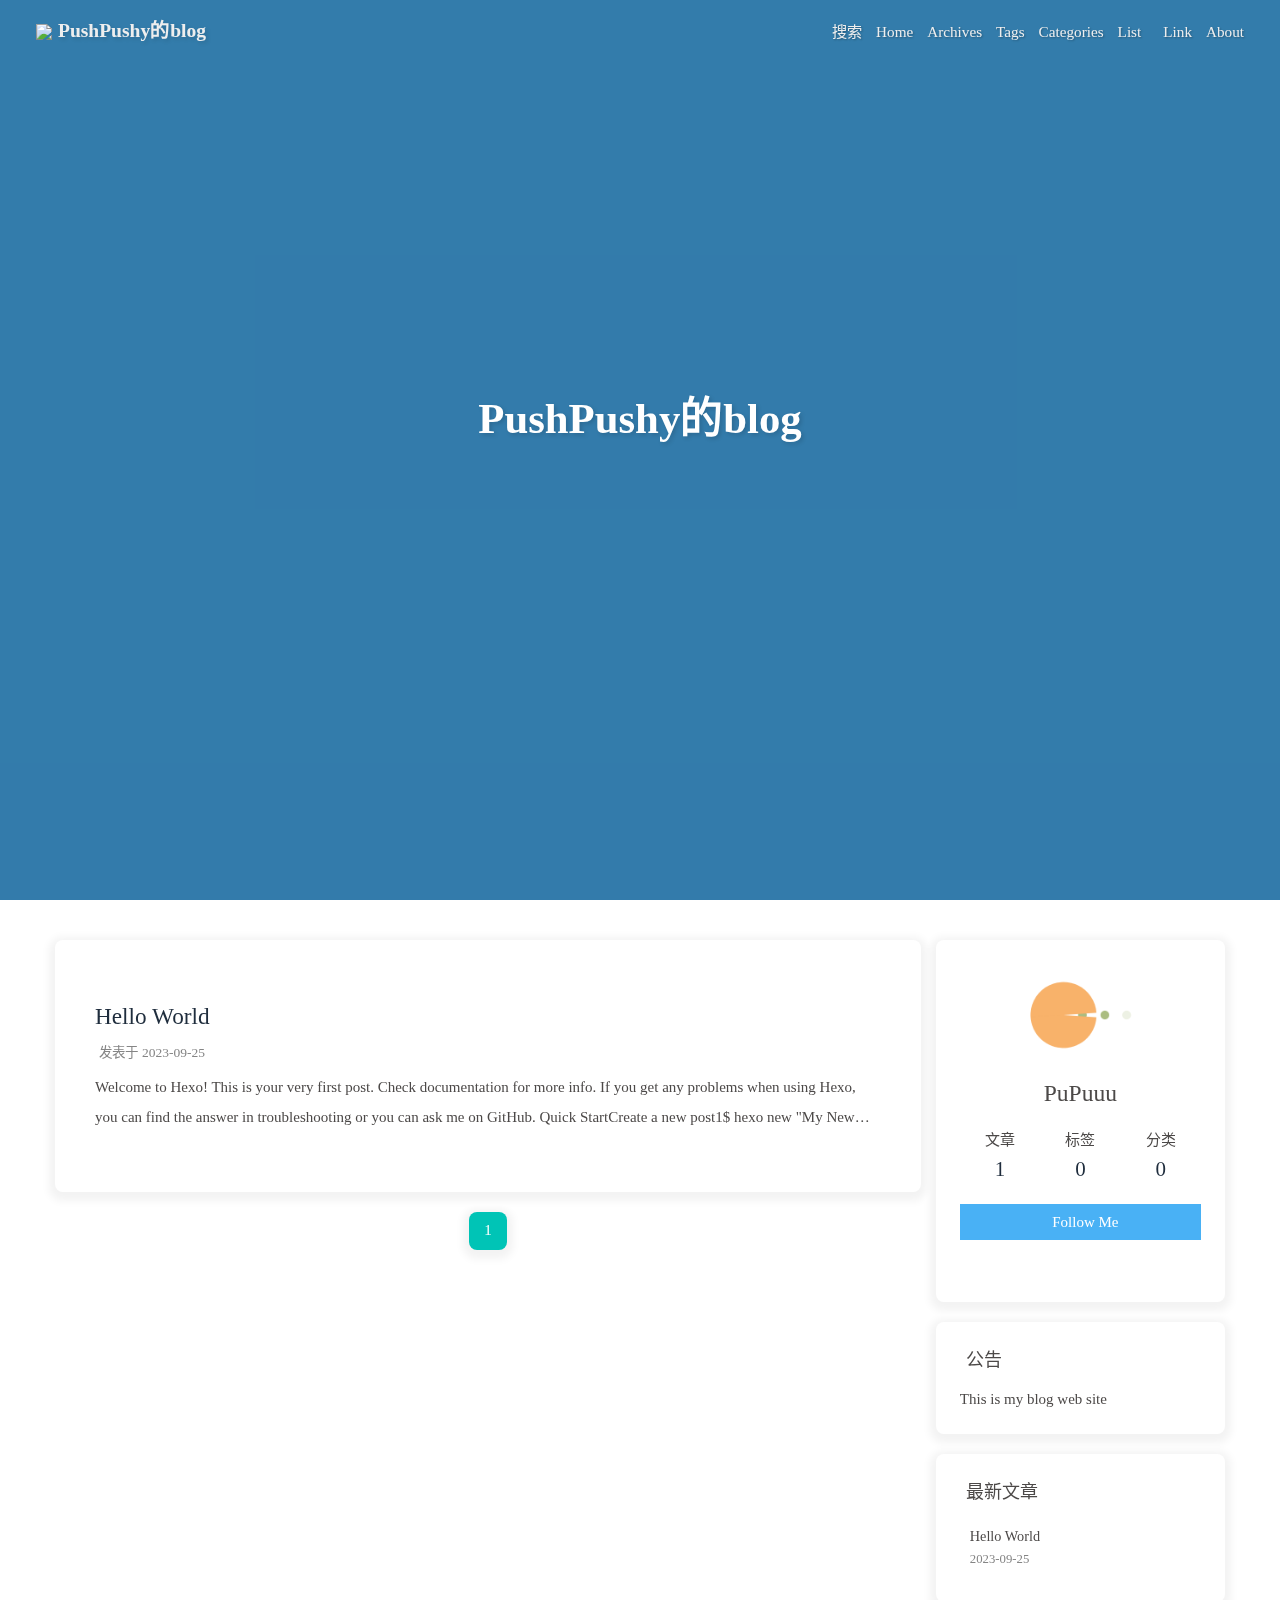
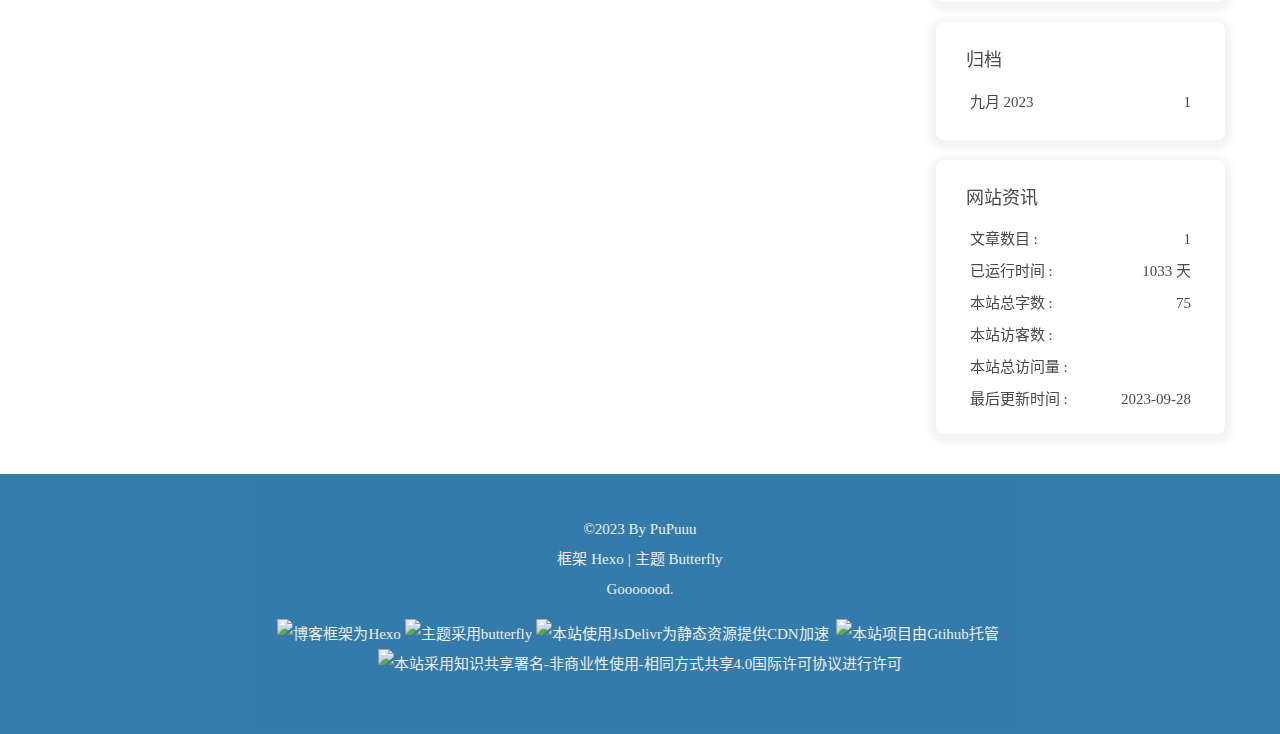
==== commit 9cfe901c: "Site updated: 2023-09-28 08:51:27" ====
--- a/index.html
+++ b/index.html
@@ -53,7 +53,7 @@
   isHome: true,
   isHighlightShrink: false,
   isToc: false,
-  postUpdate: '2023-09-27 23:25:48'
+  postUpdate: '2023-09-28 08:51:26'
 }</script><noscript><style type="text/css">
   #nav {
     opacity: 1
@@ -189,7 +189,7 @@
 Deploy to remote sites1$ hexo deploy
 
 More info: Deployment
-</div></div></div><nav id="pagination"><div class="pagination"><span class="page-number current">1</span></div></nav></div><div class="aside-content" id="aside-content"><div class="card-widget card-info"><div class="is-center"><div class="avatar-img"><img src="https://picx.zhimg.com/50/v2-181901f56257c8846a477644d6935671_720w.jpg?source=1940ef5c" onerror="this.onerror=null;this.src='/img/friend_404.gif'" alt="avatar"/></div><div class="author-info__name">PuPuuu</div><div class="author-info__description"></div></div><div class="card-info-data site-data is-center"><a href="/archives/"><div class="headline">文章</div><div class="length-num">1</div></a><a href="/tags/"><div class="headline">标签</div><div class="length-num">0</div></a><a href="/categories/"><div class="headline">分类</div><div class="length-num">0</div></a></div><a id="card-info-btn" target="_blank" rel="noopener" href="https://github.com/PuPuuu"><i class="fab fa-github"></i><span>Follow Me</span></a><div class="card-info-social-icons is-center"><a class="social-icon" href="https://github.com/PuPuuu" target="_blank" title="Github"><i class="fab fa-github" style="color: #24292e;"></i></a><a class="social-icon" href="mailto:jjye2020@163.com" target="_blank" title="Email"><i class="fas fa-envelope" style="color: #4a7dbe;"></i></a></div></div><div class="card-widget card-announcement"><div class="item-headline"><i class="fas fa-bullhorn fa-shake"></i><span>公告</span></div><div class="announcement_content">This is my blog web site</div></div><div class="sticky_layout"><div class="card-widget card-recent-post"><div class="item-headline"><i class="fas fa-history"></i><span>最新文章</span></div><div class="aside-list"><div class="aside-list-item no-cover"><div class="content"><a class="title" href="/2023/09/25/hello-world/" title="Hello World">Hello World</a><time datetime="2023-09-24T16:50:09.619Z" title="发表于 2023-09-25 00:50:09">2023-09-25</time></div></div></div></div><div class="card-widget card-archives"><div class="item-headline"><i class="fas fa-archive"></i><span>归档</span></div><ul class="card-archive-list"><li class="card-archive-list-item"><a class="card-archive-list-link" href="/archives/2023/09/"><span class="card-archive-list-date">九月 2023</span><span class="card-archive-list-count">1</span></a></li></ul></div><div class="card-widget card-webinfo"><div class="item-headline"><i class="fas fa-chart-line"></i><span>网站资讯</span></div><div class="webinfo"><div class="webinfo-item"><div class="item-name">文章数目 :</div><div class="item-count">1</div></div><div class="webinfo-item"><div class="item-name">已运行时间 :</div><div class="item-count" id="runtimeshow" data-publishDate="2023-09-24T16:00:00.000Z"><i class="fa-solid fa-spinner fa-spin"></i></div></div><div class="webinfo-item"><div class="item-name">本站总字数 :</div><div class="item-count">75</div></div><div class="webinfo-item"><div class="item-name">本站访客数 :</div><div class="item-count" id="busuanzi_value_site_uv"><i class="fa-solid fa-spinner fa-spin"></i></div></div><div class="webinfo-item"><div class="item-name">本站总访问量 :</div><div class="item-count" id="busuanzi_value_site_pv"><i class="fa-solid fa-spinner fa-spin"></i></div></div><div class="webinfo-item"><div class="item-name">最后更新时间 :</div><div class="item-count" id="last-push-date" data-lastPushDate="2023-09-27T15:25:48.315Z"><i class="fa-solid fa-spinner fa-spin"></i></div></div></div></div></div></div></main><footer id="footer" style="background-image: url('https://i.loli.net/2020/05/01/gkihqEjXxJ5UZ1C.jpg')"><div id="footer-wrap"><div class="copyright">&copy;2023 By PuPuuu</div><div class="framework-info"><span>框架 </span><a target="_blank" rel="noopener" href="https://hexo.io">Hexo</a><span class="footer-separator">|</span><span>主题 </span><a target="_blank" rel="noopener" href="https://github.com/jerryc127/hexo-theme-butterfly">Butterfly</a></div><div class="footer_custom_text">Gooooood.<p><a target="_blank" href="https://hexo.io/"><img src="https://img.shields.io/badge/Frame-Hexo-blue?style=flat&logo=hexo" title="博客框架为Hexo"></a>&nbsp;<a target="_blank" href="https://butterfly.js.org/"><img src="https://img.shields.io/badge/Theme-Butterfly-6513df?style=flat&logo=bitdefender" title="主题采用butterfly"></a>&nbsp;<a target="_blank" href="https://www.jsdelivr.com/"><img src="https://img.shields.io/badge/CDN-jsDelivr-orange?style=flat&logo=jsDelivr" title="本站使用JsDelivr为静态资源提供CDN加速"></a> &nbsp;<a target="_blank" href="https://github.com/"><img src="https://img.shields.io/badge/Source-Github-d021d6?style=flat&logo=GitHub" title="本站项目由Gtihub托管"></a>&nbsp;<a target="_blank" href="http://creativecommons.org/licenses/by-nc-sa/4.0/"><img src="https://img.shields.io/badge/Copyright-BY--NC--SA%204.0-d42328?style=flat&logo=Claris" title="本站采用知识共享署名-非商业性使用-相同方式共享4.0国际许可协议进行许可"></a></p></div></div></footer></div><div id="rightside"><div id="rightside-config-hide"><button id="darkmode" type="button" title="浅色和深色模式转换"><i class="fas fa-adjust"></i></button><button id="hide-aside-btn" type="button" title="单栏和双栏切换"><i class="fas fa-arrows-alt-h"></i></button></div><div id="rightside-config-show"><button id="rightside_config" type="button" title="设置"><i class="fas fa-cog fa-spin"></i></button><button id="go-up" type="button" title="回到顶部"><span class="scroll-percent"></span><i class="fas fa-arrow-up"></i></button></div></div><div><script src="/js/utils.js"></script><script src="/js/main.js"></script><script src="https://cdn.jsdelivr.net/npm/@fancyapps/ui/dist/fancybox/fancybox.umd.min.js"></script><div class="js-pjax"><script>window.typedJSFn = {
+</div></div></div><nav id="pagination"><div class="pagination"><span class="page-number current">1</span></div></nav></div><div class="aside-content" id="aside-content"><div class="card-widget card-info"><div class="is-center"><div class="avatar-img"><img src="https://picx.zhimg.com/50/v2-181901f56257c8846a477644d6935671_720w.jpg?source=1940ef5c" onerror="this.onerror=null;this.src='/img/friend_404.gif'" alt="avatar"/></div><div class="author-info__name">PuPuuu</div><div class="author-info__description"></div></div><div class="card-info-data site-data is-center"><a href="/archives/"><div class="headline">文章</div><div class="length-num">1</div></a><a href="/tags/"><div class="headline">标签</div><div class="length-num">0</div></a><a href="/categories/"><div class="headline">分类</div><div class="length-num">0</div></a></div><a id="card-info-btn" target="_blank" rel="noopener" href="https://github.com/PuPuuu"><i class="fab fa-github"></i><span>Follow Me</span></a><div class="card-info-social-icons is-center"><a class="social-icon" href="https://github.com/PuPuuu" target="_blank" title="Github"><i class="fab fa-github" style="color: #24292e;"></i></a><a class="social-icon" href="mailto:jjye2020@163.com" target="_blank" title="Email"><i class="fas fa-envelope" style="color: #4a7dbe;"></i></a></div></div><div class="card-widget card-announcement"><div class="item-headline"><i class="fas fa-bullhorn fa-shake"></i><span>公告</span></div><div class="announcement_content">This is my blog web site</div></div><div class="sticky_layout"><div class="card-widget card-recent-post"><div class="item-headline"><i class="fas fa-history"></i><span>最新文章</span></div><div class="aside-list"><div class="aside-list-item no-cover"><div class="content"><a class="title" href="/2023/09/25/hello-world/" title="Hello World">Hello World</a><time datetime="2023-09-24T16:50:09.619Z" title="发表于 2023-09-25 00:50:09">2023-09-25</time></div></div></div></div><div class="card-widget card-archives"><div class="item-headline"><i class="fas fa-archive"></i><span>归档</span></div><ul class="card-archive-list"><li class="card-archive-list-item"><a class="card-archive-list-link" href="/archives/2023/09/"><span class="card-archive-list-date">九月 2023</span><span class="card-archive-list-count">1</span></a></li></ul></div><div class="card-widget card-webinfo"><div class="item-headline"><i class="fas fa-chart-line"></i><span>网站资讯</span></div><div class="webinfo"><div class="webinfo-item"><div class="item-name">文章数目 :</div><div class="item-count">1</div></div><div class="webinfo-item"><div class="item-name">已运行时间 :</div><div class="item-count" id="runtimeshow" data-publishDate="2023-09-24T16:00:00.000Z"><i class="fa-solid fa-spinner fa-spin"></i></div></div><div class="webinfo-item"><div class="item-name">本站总字数 :</div><div class="item-count">75</div></div><div class="webinfo-item"><div class="item-name">本站访客数 :</div><div class="item-count" id="busuanzi_value_site_uv"><i class="fa-solid fa-spinner fa-spin"></i></div></div><div class="webinfo-item"><div class="item-name">本站总访问量 :</div><div class="item-count" id="busuanzi_value_site_pv"><i class="fa-solid fa-spinner fa-spin"></i></div></div><div class="webinfo-item"><div class="item-name">最后更新时间 :</div><div class="item-count" id="last-push-date" data-lastPushDate="2023-09-28T00:51:26.875Z"><i class="fa-solid fa-spinner fa-spin"></i></div></div></div></div></div></div></main><footer id="footer" style="background-image: url('https://i.loli.net/2020/05/01/gkihqEjXxJ5UZ1C.jpg')"><div id="footer-wrap"><div class="copyright">&copy;2023 By PuPuuu</div><div class="framework-info"><span>框架 </span><a target="_blank" rel="noopener" href="https://hexo.io">Hexo</a><span class="footer-separator">|</span><span>主题 </span><a target="_blank" rel="noopener" href="https://github.com/jerryc127/hexo-theme-butterfly">Butterfly</a></div><div class="footer_custom_text">Gooooood.<p><a target="_blank" href="https://hexo.io/"><img src="https://img.shields.io/badge/Frame-Hexo-blue?style=flat&logo=hexo" title="博客框架为Hexo"></a>&nbsp;<a target="_blank" href="https://butterfly.js.org/"><img src="https://img.shields.io/badge/Theme-Butterfly-6513df?style=flat&logo=bitdefender" title="主题采用butterfly"></a>&nbsp;<a target="_blank" href="https://www.jsdelivr.com/"><img src="https://img.shields.io/badge/CDN-jsDelivr-orange?style=flat&logo=jsDelivr" title="本站使用JsDelivr为静态资源提供CDN加速"></a> &nbsp;<a target="_blank" href="https://github.com/"><img src="https://img.shields.io/badge/Source-Github-d021d6?style=flat&logo=GitHub" title="本站项目由Gtihub托管"></a>&nbsp;<a target="_blank" href="http://creativecommons.org/licenses/by-nc-sa/4.0/"><img src="https://img.shields.io/badge/Copyright-BY--NC--SA%204.0-d42328?style=flat&logo=Claris" title="本站采用知识共享署名-非商业性使用-相同方式共享4.0国际许可协议进行许可"></a></p></div></div></footer></div><div id="rightside"><div id="rightside-config-hide"><button id="darkmode" type="button" title="浅色和深色模式转换"><i class="fas fa-adjust"></i></button><button id="hide-aside-btn" type="button" title="单栏和双栏切换"><i class="fas fa-arrows-alt-h"></i></button></div><div id="rightside-config-show"><button id="rightside_config" type="button" title="设置"><i class="fas fa-cog fa-spin"></i></button><button id="go-up" type="button" title="回到顶部"><span class="scroll-percent"></span><i class="fas fa-arrow-up"></i></button></div></div><div><script src="/js/utils.js"></script><script src="/js/main.js"></script><script src="https://cdn.jsdelivr.net/npm/@fancyapps/ui/dist/fancybox/fancybox.umd.min.js"></script><div class="js-pjax"><script>window.typedJSFn = {
   init: (str) => {
     window.typed = new Typed('#subtitle', Object.assign({
       strings: str,
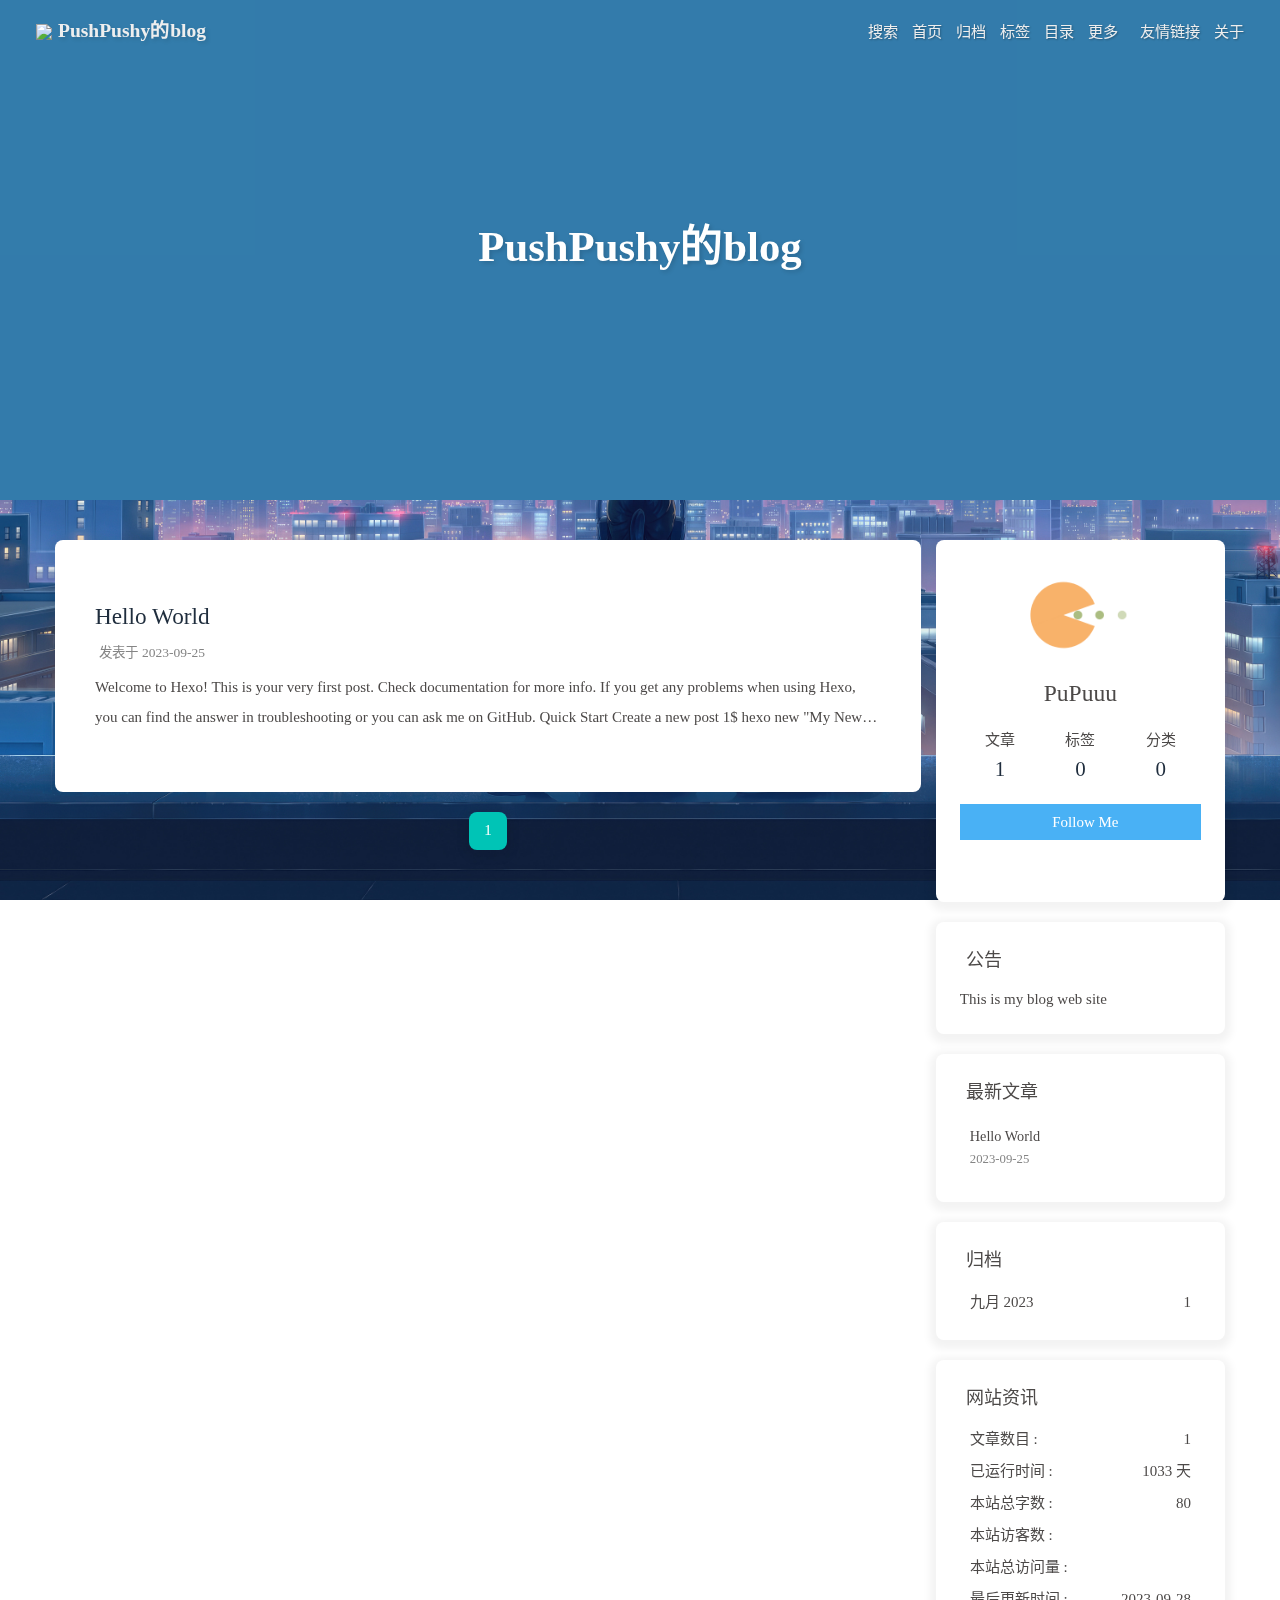
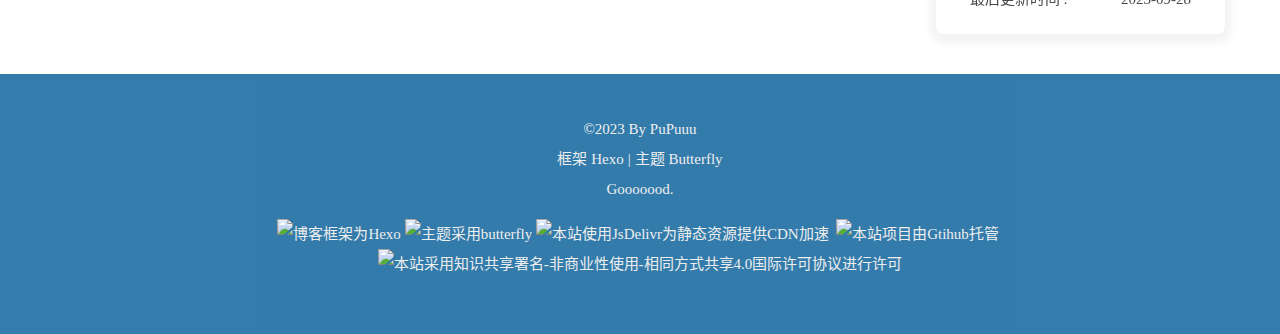
==== commit 3fdef64a: "Site updated: 2023-09-28 18:46:09" ====
--- a/index.html
+++ b/index.html
@@ -53,7 +53,7 @@
   isHome: true,
   isHighlightShrink: false,
   isToc: false,
-  postUpdate: '2023-09-28 08:51:26'
+  postUpdate: '2023-09-28 18:46:08'
 }</script><noscript><style type="text/css">
   #nav {
     opacity: 1
@@ -176,20 +176,39 @@
       }
     }
     detectApple()
-    })(window)</script><meta name="generator" content="Hexo 6.3.0"></head><body><div id="web_bg"></div><div id="sidebar"><div id="menu-mask"></div><div id="sidebar-menus"><div class="avatar-img is-center"><img src="https://picx.zhimg.com/50/v2-181901f56257c8846a477644d6935671_720w.jpg?source=1940ef5c" onerror="onerror=null;src='/img/friend_404.gif'" alt="avatar"/></div><div class="sidebar-site-data site-data is-center"><a href="/archives/"><div class="headline">文章</div><div class="length-num">1</div></a><a href="/tags/"><div class="headline">标签</div><div class="length-num">0</div></a><a href="/categories/"><div class="headline">分类</div><div class="length-num">0</div></a></div><hr class="custom-hr"/><div class="menus_items"><div class="menus_item"><a class="site-page" href="/"><i class="fa-fw fas fa-home"></i><span> Home</span></a></div><div class="menus_item"><a class="site-page" href="/archives/"><i class="fa-fw fas fa-archive"></i><span> Archives</span></a></div><div class="menus_item"><a class="site-page" href="/tags/"><i class="fa-fw fas fa-tags"></i><span> Tags</span></a></div><div class="menus_item"><a class="site-page" href="/categories/"><i class="fa-fw fas fa-folder-open"></i><span> Categories</span></a></div><div class="menus_item"><a class="site-page group" href="javascript:void(0);"><i class="fa-fw fas fa-list"></i><span> List</span><i class="fas fa-chevron-down"></i></a><ul class="menus_item_child"><li><a class="site-page child" href="/music/"><i class="fa-fw fas fa-music"></i><span> Music</span></a></li><li><a class="site-page child" href="/movies/"><i class="fa-fw fas fa-video"></i><span> Movie</span></a></li><li><a class="site-page child" href="/other/"><i class="fa-fw fas fa-ellipsis-h"></i><span> Other</span></a></li></ul></div><div class="menus_item"><a class="site-page" href="/link/"><i class="fa-fw fas fa-link"></i><span> Link</span></a></div><div class="menus_item"><a class="site-page" href="/about/"><i class="fa-fw fas fa-heart"></i><span> About</span></a></div></div></div></div><div class="page" id="body-wrap"><header class="full_page" id="page-header" style="background-image: url('https://i.loli.net/2020/05/01/gkihqEjXxJ5UZ1C.jpg')"><nav id="nav"><span id="blog-info"><a href="/" title="PushPushy的blog"><img class="site-icon" src="https://images3.alphacoders.com/132/thumbbig-1322308.webp"/><span class="site-name">PushPushy的blog</span></a></span><div id="menus"><div id="search-button"><a class="site-page social-icon search" href="javascript:void(0);"><i class="fas fa-search fa-fw"></i><span> 搜索</span></a></div><div class="menus_items"><div class="menus_item"><a class="site-page" href="/"><i class="fa-fw fas fa-home"></i><span> Home</span></a></div><div class="menus_item"><a class="site-page" href="/archives/"><i class="fa-fw fas fa-archive"></i><span> Archives</span></a></div><div class="menus_item"><a class="site-page" href="/tags/"><i class="fa-fw fas fa-tags"></i><span> Tags</span></a></div><div class="menus_item"><a class="site-page" href="/categories/"><i class="fa-fw fas fa-folder-open"></i><span> Categories</span></a></div><div class="menus_item"><a class="site-page group" href="javascript:void(0);"><i class="fa-fw fas fa-list"></i><span> List</span><i class="fas fa-chevron-down"></i></a><ul class="menus_item_child"><li><a class="site-page child" href="/music/"><i class="fa-fw fas fa-music"></i><span> Music</span></a></li><li><a class="site-page child" href="/movies/"><i class="fa-fw fas fa-video"></i><span> Movie</span></a></li><li><a class="site-page child" href="/other/"><i class="fa-fw fas fa-ellipsis-h"></i><span> Other</span></a></li></ul></div><div class="menus_item"><a class="site-page" href="/link/"><i class="fa-fw fas fa-link"></i><span> Link</span></a></div><div class="menus_item"><a class="site-page" href="/about/"><i class="fa-fw fas fa-heart"></i><span> About</span></a></div></div><div id="toggle-menu"><a class="site-page" href="javascript:void(0);"><i class="fas fa-bars fa-fw"></i></a></div></div></nav><div id="site-info"><h1 id="site-title">PushPushy的blog</h1><div id="site-subtitle"><span id="subtitle"></span></div><div id="site_social_icons"><a class="social-icon" href="https://github.com/PuPuuu" target="_blank" title="Github"><i class="fab fa-github" style="color: #24292e;"></i></a><a class="social-icon" href="mailto:jjye2020@163.com" target="_blank" title="Email"><i class="fas fa-envelope" style="color: #4a7dbe;"></i></a></div></div><div id="scroll-down"><i class="fas fa-angle-down scroll-down-effects"></i></div></header><main class="layout" id="content-inner"><div class="recent-posts" id="recent-posts"><div class="recent-post-item"><div class="recent-post-info no-cover"><a class="article-title" href="/2023/09/25/hello-world/" title="Hello World">Hello World</a><div class="article-meta-wrap"><span class="post-meta-date"><i class="far fa-calendar-alt"></i><span class="article-meta-label">发表于</span><time datetime="2023-09-24T16:50:09.619Z" title="发表于 2023-09-25 00:50:09">2023-09-25</time></span></div><div class="content">Welcome to Hexo! This is your very first post. Check documentation for more info. If you get any problems when using Hexo, you can find the answer in troubleshooting or you can ask me on GitHub.
-Quick StartCreate a new post1$ hexo new &quot;My New Post&quot;
-
+    })(window)</script><link rel="stylesheet" href="/css/custom.css"  media="defer" onload="this.media='all'"><meta name="generator" content="Hexo 6.3.0"></head><body><div id="web_bg"></div><div id="sidebar"><div id="menu-mask"></div><div id="sidebar-menus"><div class="avatar-img is-center"><img src="https://picx.zhimg.com/50/v2-181901f56257c8846a477644d6935671_720w.jpg?source=1940ef5c" onerror="onerror=null;src='/img/friend_404.gif'" alt="avatar"/></div><div class="sidebar-site-data site-data is-center"><a href="/archives/"><div class="headline">文章</div><div class="length-num">1</div></a><a href="/tags/"><div class="headline">标签</div><div class="length-num">0</div></a><a href="/categories/"><div class="headline">分类</div><div class="length-num">0</div></a></div><hr class="custom-hr"/><div class="menus_items"><div class="menus_item"><a class="site-page" href="/"><i class="fa-fw fas fa-home"></i><span> 首页</span></a></div><div class="menus_item"><a class="site-page" href="/archives/"><i class="fa-fw fas fa-archive"></i><span> 归档</span></a></div><div class="menus_item"><a class="site-page" href="/tags/"><i class="fa-fw fas fa-tags"></i><span> 标签</span></a></div><div class="menus_item"><a class="site-page" href="/categories/"><i class="fa-fw fas fa-folder-open"></i><span> 目录</span></a></div><div class="menus_item"><a class="site-page group" href="javascript:void(0);"><i class="fa-fw fas fa-list"></i><span> 更多</span><i class="fas fa-chevron-down"></i></a><ul class="menus_item_child"><li><a class="site-page child" href="/music/"><i class="fa-fw fas fa-music"></i><span> 音乐</span></a></li><li><a class="site-page child" href="/movies/"><i class="fa-fw fas fa-video"></i><span> 电影</span></a></li><li><a class="site-page child" href="/other/"><i class="fa-fw fas fa-ellipsis-h"></i><span> 其他</span></a></li></ul></div><div class="menus_item"><a class="site-page" href="/link/"><i class="fa-fw fas fa-link"></i><span> 友情链接</span></a></div><div class="menus_item"><a class="site-page" href="/about/"><i class="fa-fw fas fa-heart"></i><span> 关于</span></a></div></div></div></div><div class="page" id="body-wrap"><header class="full_page" id="page-header" style="background-image: url('https://i.loli.net/2020/05/01/gkihqEjXxJ5UZ1C.jpg')"><nav id="nav"><span id="blog-info"><a href="/" title="PushPushy的blog"><img class="site-icon" src="https://images3.alphacoders.com/132/thumbbig-1322308.webp"/><span class="site-name">PushPushy的blog</span></a></span><div id="menus"><div id="search-button"><a class="site-page social-icon search" href="javascript:void(0);"><i class="fas fa-search fa-fw"></i><span> 搜索</span></a></div><div class="menus_items"><div class="menus_item"><a class="site-page" href="/"><i class="fa-fw fas fa-home"></i><span> 首页</span></a></div><div class="menus_item"><a class="site-page" href="/archives/"><i class="fa-fw fas fa-archive"></i><span> 归档</span></a></div><div class="menus_item"><a class="site-page" href="/tags/"><i class="fa-fw fas fa-tags"></i><span> 标签</span></a></div><div class="menus_item"><a class="site-page" href="/categories/"><i class="fa-fw fas fa-folder-open"></i><span> 目录</span></a></div><div class="menus_item"><a class="site-page group" href="javascript:void(0);"><i class="fa-fw fas fa-list"></i><span> 更多</span><i class="fas fa-chevron-down"></i></a><ul class="menus_item_child"><li><a class="site-page child" href="/music/"><i class="fa-fw fas fa-music"></i><span> 音乐</span></a></li><li><a class="site-page child" href="/movies/"><i class="fa-fw fas fa-video"></i><span> 电影</span></a></li><li><a class="site-page child" href="/other/"><i class="fa-fw fas fa-ellipsis-h"></i><span> 其他</span></a></li></ul></div><div class="menus_item"><a class="site-page" href="/link/"><i class="fa-fw fas fa-link"></i><span> 友情链接</span></a></div><div class="menus_item"><a class="site-page" href="/about/"><i class="fa-fw fas fa-heart"></i><span> 关于</span></a></div></div><div id="toggle-menu"><a class="site-page" href="javascript:void(0);"><i class="fas fa-bars fa-fw"></i></a></div></div></nav><div id="site-info"><h1 id="site-title">PushPushy的blog</h1><div id="site-subtitle"><span id="subtitle"></span></div><div id="site_social_icons"><a class="social-icon" href="https://github.com/PuPuuu" target="_blank" title="Github"><i class="fab fa-github" style="color: #24292e;"></i></a><a class="social-icon" href="mailto:jjye2020@163.com" target="_blank" title="Email"><i class="fas fa-envelope" style="color: #4a7dbe;"></i></a></div></div><div id="scroll-down"><i class="fas fa-angle-down scroll-down-effects"></i></div></header><main class="layout" id="content-inner"><div class="recent-posts" id="recent-posts"><div class="recent-post-item"><div class="recent-post-info no-cover"><a class="article-title" href="/2023/09/25/hello-world/" title="Hello World">Hello World</a><div class="article-meta-wrap"><span class="post-meta-date"><i class="far fa-calendar-alt"></i><span class="article-meta-label">发表于</span><time datetime="2023-09-24T16:50:09.619Z" title="发表于 2023-09-25 00:50:09">2023-09-25</time></span></div><div class="content">Welcome to Hexo! This is your very first post. Check documentation for more info. If you get any problems when using Hexo, you can find the answer in troubleshooting or you can ask me on GitHub.
+Quick Start
+Create a new post
+1$ hexo new &quot;My New Post&quot;
 More info: Writing
-Run server1$ hexo server
-
+Run server
+1$ hexo server
 More info: Server
-Generate static files1$ hexo generate
-
+Generate static files
+1$ hexo generate
 More info: Generating
-Deploy to remote sites1$ hexo deploy
-
+Deploy to remote sites
+1$ hexo deploy
 More info: Deployment
-</div></div></div><nav id="pagination"><div class="pagination"><span class="page-number current">1</span></div></nav></div><div class="aside-content" id="aside-content"><div class="card-widget card-info"><div class="is-center"><div class="avatar-img"><img src="https://picx.zhimg.com/50/v2-181901f56257c8846a477644d6935671_720w.jpg?source=1940ef5c" onerror="this.onerror=null;this.src='/img/friend_404.gif'" alt="avatar"/></div><div class="author-info__name">PuPuuu</div><div class="author-info__description"></div></div><div class="card-info-data site-data is-center"><a href="/archives/"><div class="headline">文章</div><div class="length-num">1</div></a><a href="/tags/"><div class="headline">标签</div><div class="length-num">0</div></a><a href="/categories/"><div class="headline">分类</div><div class="length-num">0</div></a></div><a id="card-info-btn" target="_blank" rel="noopener" href="https://github.com/PuPuuu"><i class="fab fa-github"></i><span>Follow Me</span></a><div class="card-info-social-icons is-center"><a class="social-icon" href="https://github.com/PuPuuu" target="_blank" title="Github"><i class="fab fa-github" style="color: #24292e;"></i></a><a class="social-icon" href="mailto:jjye2020@163.com" target="_blank" title="Email"><i class="fas fa-envelope" style="color: #4a7dbe;"></i></a></div></div><div class="card-widget card-announcement"><div class="item-headline"><i class="fas fa-bullhorn fa-shake"></i><span>公告</span></div><div class="announcement_content">This is my blog web site</div></div><div class="sticky_layout"><div class="card-widget card-recent-post"><div class="item-headline"><i class="fas fa-history"></i><span>最新文章</span></div><div class="aside-list"><div class="aside-list-item no-cover"><div class="content"><a class="title" href="/2023/09/25/hello-world/" title="Hello World">Hello World</a><time datetime="2023-09-24T16:50:09.619Z" title="发表于 2023-09-25 00:50:09">2023-09-25</time></div></div></div></div><div class="card-widget card-archives"><div class="item-headline"><i class="fas fa-archive"></i><span>归档</span></div><ul class="card-archive-list"><li class="card-archive-list-item"><a class="card-archive-list-link" href="/archives/2023/09/"><span class="card-archive-list-date">九月 2023</span><span class="card-archive-list-count">1</span></a></li></ul></div><div class="card-widget card-webinfo"><div class="item-headline"><i class="fas fa-chart-line"></i><span>网站资讯</span></div><div class="webinfo"><div class="webinfo-item"><div class="item-name">文章数目 :</div><div class="item-count">1</div></div><div class="webinfo-item"><div class="item-name">已运行时间 :</div><div class="item-count" id="runtimeshow" data-publishDate="2023-09-24T16:00:00.000Z"><i class="fa-solid fa-spinner fa-spin"></i></div></div><div class="webinfo-item"><div class="item-name">本站总字数 :</div><div class="item-count">75</div></div><div class="webinfo-item"><div class="item-name">本站访客数 :</div><div class="item-count" id="busuanzi_value_site_uv"><i class="fa-solid fa-spinner fa-spin"></i></div></div><div class="webinfo-item"><div class="item-name">本站总访问量 :</div><div class="item-count" id="busuanzi_value_site_pv"><i class="fa-solid fa-spinner fa-spin"></i></div></div><div class="webinfo-item"><div class="item-name">最后更新时间 :</div><div class="item-count" id="last-push-date" data-lastPushDate="2023-09-28T00:51:26.875Z"><i class="fa-solid fa-spinner fa-spin"></i></div></div></div></div></div></div></main><footer id="footer" style="background-image: url('https://i.loli.net/2020/05/01/gkihqEjXxJ5UZ1C.jpg')"><div id="footer-wrap"><div class="copyright">&copy;2023 By PuPuuu</div><div class="framework-info"><span>框架 </span><a target="_blank" rel="noopener" href="https://hexo.io">Hexo</a><span class="footer-separator">|</span><span>主题 </span><a target="_blank" rel="noopener" href="https://github.com/jerryc127/hexo-theme-butterfly">Butterfly</a></div><div class="footer_custom_text">Gooooood.<p><a target="_blank" href="https://hexo.io/"><img src="https://img.shields.io/badge/Frame-Hexo-blue?style=flat&logo=hexo" title="博客框架为Hexo"></a>&nbsp;<a target="_blank" href="https://butterfly.js.org/"><img src="https://img.shields.io/badge/Theme-Butterfly-6513df?style=flat&logo=bitdefender" title="主题采用butterfly"></a>&nbsp;<a target="_blank" href="https://www.jsdelivr.com/"><img src="https://img.shields.io/badge/CDN-jsDelivr-orange?style=flat&logo=jsDelivr" title="本站使用JsDelivr为静态资源提供CDN加速"></a> &nbsp;<a target="_blank" href="https://github.com/"><img src="https://img.shields.io/badge/Source-Github-d021d6?style=flat&logo=GitHub" title="本站项目由Gtihub托管"></a>&nbsp;<a target="_blank" href="http://creativecommons.org/licenses/by-nc-sa/4.0/"><img src="https://img.shields.io/badge/Copyright-BY--NC--SA%204.0-d42328?style=flat&logo=Claris" title="本站采用知识共享署名-非商业性使用-相同方式共享4.0国际许可协议进行许可"></a></p></div></div></footer></div><div id="rightside"><div id="rightside-config-hide"><button id="darkmode" type="button" title="浅色和深色模式转换"><i class="fas fa-adjust"></i></button><button id="hide-aside-btn" type="button" title="单栏和双栏切换"><i class="fas fa-arrows-alt-h"></i></button></div><div id="rightside-config-show"><button id="rightside_config" type="button" title="设置"><i class="fas fa-cog fa-spin"></i></button><button id="go-up" type="button" title="回到顶部"><span class="scroll-percent"></span><i class="fas fa-arrow-up"></i></button></div></div><div><script src="/js/utils.js"></script><script src="/js/main.js"></script><script src="https://cdn.jsdelivr.net/npm/@fancyapps/ui/dist/fancybox/fancybox.umd.min.js"></script><div class="js-pjax"><script>window.typedJSFn = {
+</div></div></div><nav id="pagination"><div class="pagination"><span class="page-number current">1</span></div></nav></div><div class="aside-content" id="aside-content"><div class="card-widget card-info"><div class="is-center"><div class="avatar-img"><img src="https://picx.zhimg.com/50/v2-181901f56257c8846a477644d6935671_720w.jpg?source=1940ef5c" onerror="this.onerror=null;this.src='/img/friend_404.gif'" alt="avatar"/></div><div class="author-info__name">PuPuuu</div><div class="author-info__description"></div></div><div class="card-info-data site-data is-center"><a href="/archives/"><div class="headline">文章</div><div class="length-num">1</div></a><a href="/tags/"><div class="headline">标签</div><div class="length-num">0</div></a><a href="/categories/"><div class="headline">分类</div><div class="length-num">0</div></a></div><a id="card-info-btn" target="_blank" rel="noopener" href="https://github.com/PuPuuu"><i class="fab fa-github"></i><span>Follow Me</span></a><div class="card-info-social-icons is-center"><a class="social-icon" href="https://github.com/PuPuuu" target="_blank" title="Github"><i class="fab fa-github" style="color: #24292e;"></i></a><a class="social-icon" href="mailto:jjye2020@163.com" target="_blank" title="Email"><i class="fas fa-envelope" style="color: #4a7dbe;"></i></a></div></div><div class="card-widget card-announcement"><div class="item-headline"><i class="fas fa-bullhorn fa-shake"></i><span>公告</span></div><div class="announcement_content">This is my blog web site</div></div><div class="sticky_layout"><div class="card-widget card-recent-post"><div class="item-headline"><i class="fas fa-history"></i><span>最新文章</span></div><div class="aside-list"><div class="aside-list-item no-cover"><div class="content"><a class="title" href="/2023/09/25/hello-world/" title="Hello World">Hello World</a><time datetime="2023-09-24T16:50:09.619Z" title="发表于 2023-09-25 00:50:09">2023-09-25</time></div></div></div></div><div class="card-widget card-archives"><div class="item-headline"><i class="fas fa-archive"></i><span>归档</span></div><ul class="card-archive-list"><li class="card-archive-list-item"><a class="card-archive-list-link" href="/archives/2023/09/"><span class="card-archive-list-date">九月 2023</span><span class="card-archive-list-count">1</span></a></li></ul></div><div class="card-widget card-webinfo"><div class="item-headline"><i class="fas fa-chart-line"></i><span>网站资讯</span></div><div class="webinfo"><div class="webinfo-item"><div class="item-name">文章数目 :</div><div class="item-count">1</div></div><div class="webinfo-item"><div class="item-name">已运行时间 :</div><div class="item-count" id="runtimeshow" data-publishDate="2023-09-24T16:00:00.000Z"><i class="fa-solid fa-spinner fa-spin"></i></div></div><div class="webinfo-item"><div class="item-name">本站总字数 :</div><div class="item-count">80</div></div><div class="webinfo-item"><div class="item-name">本站访客数 :</div><div class="item-count" id="busuanzi_value_site_uv"><i class="fa-solid fa-spinner fa-spin"></i></div></div><div class="webinfo-item"><div class="item-name">本站总访问量 :</div><div class="item-count" id="busuanzi_value_site_pv"><i class="fa-solid fa-spinner fa-spin"></i></div></div><div class="webinfo-item"><div class="item-name">最后更新时间 :</div><div class="item-count" id="last-push-date" data-lastPushDate="2023-09-28T10:46:08.884Z"><i class="fa-solid fa-spinner fa-spin"></i></div></div></div></div></div></div></main><footer id="footer" style="background-image: url('https://i.loli.net/2020/05/01/gkihqEjXxJ5UZ1C.jpg')"><div id="footer-wrap"><div class="copyright">&copy;2023 By PuPuuu</div><div class="framework-info"><span>框架 </span><a target="_blank" rel="noopener" href="https://hexo.io">Hexo</a><span class="footer-separator">|</span><span>主题 </span><a target="_blank" rel="noopener" href="https://github.com/jerryc127/hexo-theme-butterfly">Butterfly</a></div><div class="footer_custom_text">Gooooood.<p><a target="_blank" href="https://hexo.io/"><img src="https://img.shields.io/badge/Frame-Hexo-blue?style=flat&logo=hexo" title="博客框架为Hexo"></a>&nbsp;<a target="_blank" href="https://butterfly.js.org/"><img src="https://img.shields.io/badge/Theme-Butterfly-6513df?style=flat&logo=bitdefender" title="主题采用butterfly"></a>&nbsp;<a target="_blank" href="https://www.jsdelivr.com/"><img src="https://img.shields.io/badge/CDN-jsDelivr-orange?style=flat&logo=jsDelivr" title="本站使用JsDelivr为静态资源提供CDN加速"></a> &nbsp;<a target="_blank" href="https://github.com/"><img src="https://img.shields.io/badge/Source-Github-d021d6?style=flat&logo=GitHub" title="本站项目由Gtihub托管"></a>&nbsp;<a target="_blank" href="http://creativecommons.org/licenses/by-nc-sa/4.0/"><img src="https://img.shields.io/badge/Copyright-BY--NC--SA%204.0-d42328?style=flat&logo=Claris" title="本站采用知识共享署名-非商业性使用-相同方式共享4.0国际许可协议进行许可"></a></p></div></div></footer></div><div id="rightside"><div id="rightside-config-hide"><button id="darkmode" type="button" title="浅色和深色模式转换"><i class="fas fa-adjust"></i></button><button id="hide-aside-btn" type="button" title="单栏和双栏切换"><i class="fas fa-arrows-alt-h"></i></button></div><div id="rightside-config-show"><button id="rightside_config" type="button" title="设置"><i class="fas fa-cog fa-spin"></i></button><button id="go-up" type="button" title="回到顶部"><span class="scroll-percent"></span><i class="fas fa-arrow-up"></i></button></div></div><div><script src="/js/utils.js"></script><script src="/js/main.js"></script><script src="https://cdn.jsdelivr.net/npm/@fancyapps/ui/dist/fancybox/fancybox.umd.min.js"></script><script>function panguFn () {
+  if (typeof pangu === 'object') pangu.autoSpacingPage()
+  else {
+    getScript('https://cdn.jsdelivr.net/npm/pangu/dist/browser/pangu.min.js')
+      .then(() => {
+        pangu.autoSpacingPage()
+      })
+  }
+}
+
+function panguInit () {
+  if (false){
+    GLOBAL_CONFIG_SITE.isPost && panguFn()
+  } else {
+    panguFn()
+  }
+}
+
+document.addEventListener('DOMContentLoaded', panguInit)</script><div class="js-pjax"><script>window.typedJSFn = {
   init: (str) => {
     window.typed = new Typed('#subtitle', Object.assign({
       strings: str,
@@ -213,9 +232,75 @@
 }
 </script><script>function subtitleType () {
   if (true) {
-    typedJSFn.init([""])
+    typedJSFn.init(["今天你吃饭了吗"])
   } else {
-    document.getElementById("subtitle").textContent = ""
+    document.getElementById("subtitle").textContent = "今天你吃饭了吗"
   }
 }
-typedJSFn.run(subtitleType)</script></div><script id="canvas_nest" defer="defer" color="0,0,255" opacity="0.7" zIndex="-1" count="99" mobile="false" src="https://cdn.jsdelivr.net/npm/butterfly-extsrc/dist/canvas-nest.min.js"></script><script id="click-heart" src="https://cdn.jsdelivr.net/npm/butterfly-extsrc/dist/click-heart.min.js" async="async" mobile="false"></script><script async data-pjax src="//busuanzi.ibruce.info/busuanzi/2.3/busuanzi.pure.mini.js"></script><div id="local-search"><div class="search-dialog"><nav class="search-nav"><span class="search-dialog-title">搜索</span><span id="loading-status"></span><button class="search-close-button"><i class="fas fa-times"></i></button></nav><div class="is-center" id="loading-database"><i class="fas fa-spinner fa-pulse"></i><span>  数据库加载中</span></div><div class="search-wrap"><div id="local-search-input"><div class="local-search-box"><input class="local-search-box--input" placeholder="搜索文章" type="text"/></div></div><hr/><div class="no-result" id="local-search-results"></div><div id="local-search-stats-wrap"></div></div></div><div id="search-mask"></div><script src="/js/search/local-search.js"></script></div></div></body></html>+typedJSFn.run(subtitleType)</script></div><div class="aplayer no-destroy" data-id="8102203294" data-server="netease" data-type="playlist" data-fixed="true" data-mini="true" data-listFolded="false" data-order="random" data-preload="none" data-autoplay="false" muted></div><script id="canvas_nest" defer="defer" color="0,0,255" opacity="0.7" zIndex="-1" count="99" mobile="false" src="https://cdn.jsdelivr.net/npm/butterfly-extsrc/dist/canvas-nest.min.js"></script><script id="click-heart" src="https://cdn.jsdelivr.net/npm/butterfly-extsrc/dist/click-heart.min.js" async="async" mobile="false"></script><script src="https://cdn.jsdelivr.net/npm/pjax/pjax.min.js"></script><script>let pjaxSelectors = ["head > title","#config-diff","#body-wrap","#rightside-config-hide","#rightside-config-show",".js-pjax"]
+
+var pjax = new Pjax({
+  elements: 'a:not([target="_blank"])',
+  selectors: pjaxSelectors,
+  cacheBust: false,
+  analytics: false,
+  scrollRestoration: false
+})
+
+document.addEventListener('pjax:send', function () {
+
+  // removeEventListener scroll 
+  window.tocScrollFn && window.removeEventListener('scroll', window.tocScrollFn)
+  window.scrollCollect && window.removeEventListener('scroll', scrollCollect)
+
+  document.getElementById('rightside').style.cssText = "opacity: ''; transform: ''"
+  
+  if (window.aplayers) {
+    for (let i = 0; i < window.aplayers.length; i++) {
+      if (!window.aplayers[i].options.fixed) {
+        window.aplayers[i].destroy()
+      }
+    }
+  }
+
+  typeof typed === 'object' && typed.destroy()
+
+  //reset readmode
+  const $bodyClassList = document.body.classList
+  $bodyClassList.contains('read-mode') && $bodyClassList.remove('read-mode')
+
+  typeof disqusjs === 'object' && disqusjs.destroy()
+})
+
+document.addEventListener('pjax:complete', function () {
+  window.refreshFn()
+
+  document.querySelectorAll('script[data-pjax]').forEach(item => {
+    const newScript = document.createElement('script')
+    const content = item.text || item.textContent || item.innerHTML || ""
+    Array.from(item.attributes).forEach(attr => newScript.setAttribute(attr.name, attr.value))
+    newScript.appendChild(document.createTextNode(content))
+    item.parentNode.replaceChild(newScript, item)
+  })
+
+  GLOBAL_CONFIG.islazyload && window.lazyLoadInstance.update()
+
+  typeof panguInit === 'function' && panguInit()
+
+  // google analytics
+  typeof gtag === 'function' && gtag('config', '', {'page_path': window.location.pathname});
+
+  // baidu analytics
+  typeof _hmt === 'object' && _hmt.push(['_trackPageview',window.location.pathname]);
+
+  typeof loadMeting === 'function' && document.getElementsByClassName('aplayer').length && loadMeting()
+
+  // prismjs
+  typeof Prism === 'object' && Prism.highlightAll()
+})
+
+document.addEventListener('pjax:error', (e) => {
+  if (e.request.status === 404) {
+    pjax.loadUrl('/404.html')
+  }
+})</script><script async data-pjax src="//busuanzi.ibruce.info/busuanzi/2.3/busuanzi.pure.mini.js"></script><div id="local-search"><div class="search-dialog"><nav class="search-nav"><span class="search-dialog-title">搜索</span><span id="loading-status"></span><button class="search-close-button"><i class="fas fa-times"></i></button></nav><div class="is-center" id="loading-database"><i class="fas fa-spinner fa-pulse"></i><span>  数据库加载中</span></div><div class="search-wrap"><div id="local-search-input"><div class="local-search-box"><input class="local-search-box--input" placeholder="搜索文章" type="text"/></div></div><hr/><div class="no-result" id="local-search-results"></div><div id="local-search-stats-wrap"></div></div></div><div id="search-mask"></div><script src="/js/search/local-search.js"></script></div></div></body></html>--- a/css/custom.css
+++ b/css/custom.css
@@ -0,0 +1,9 @@
+.aplayer.aplayer-fixed.aplayer-narrow .aplayer-body {
+    left: -66px !important;
+    /* 默认情况下缩进左侧66px，只留一点箭头部分 */
+  }
+  
+  .aplayer.aplayer-fixed.aplayer-narrow .aplayer-body:hover {
+    left: 0 !important;
+    /* 鼠标悬停是左侧缩进归零，完全显示按钮 */
+  }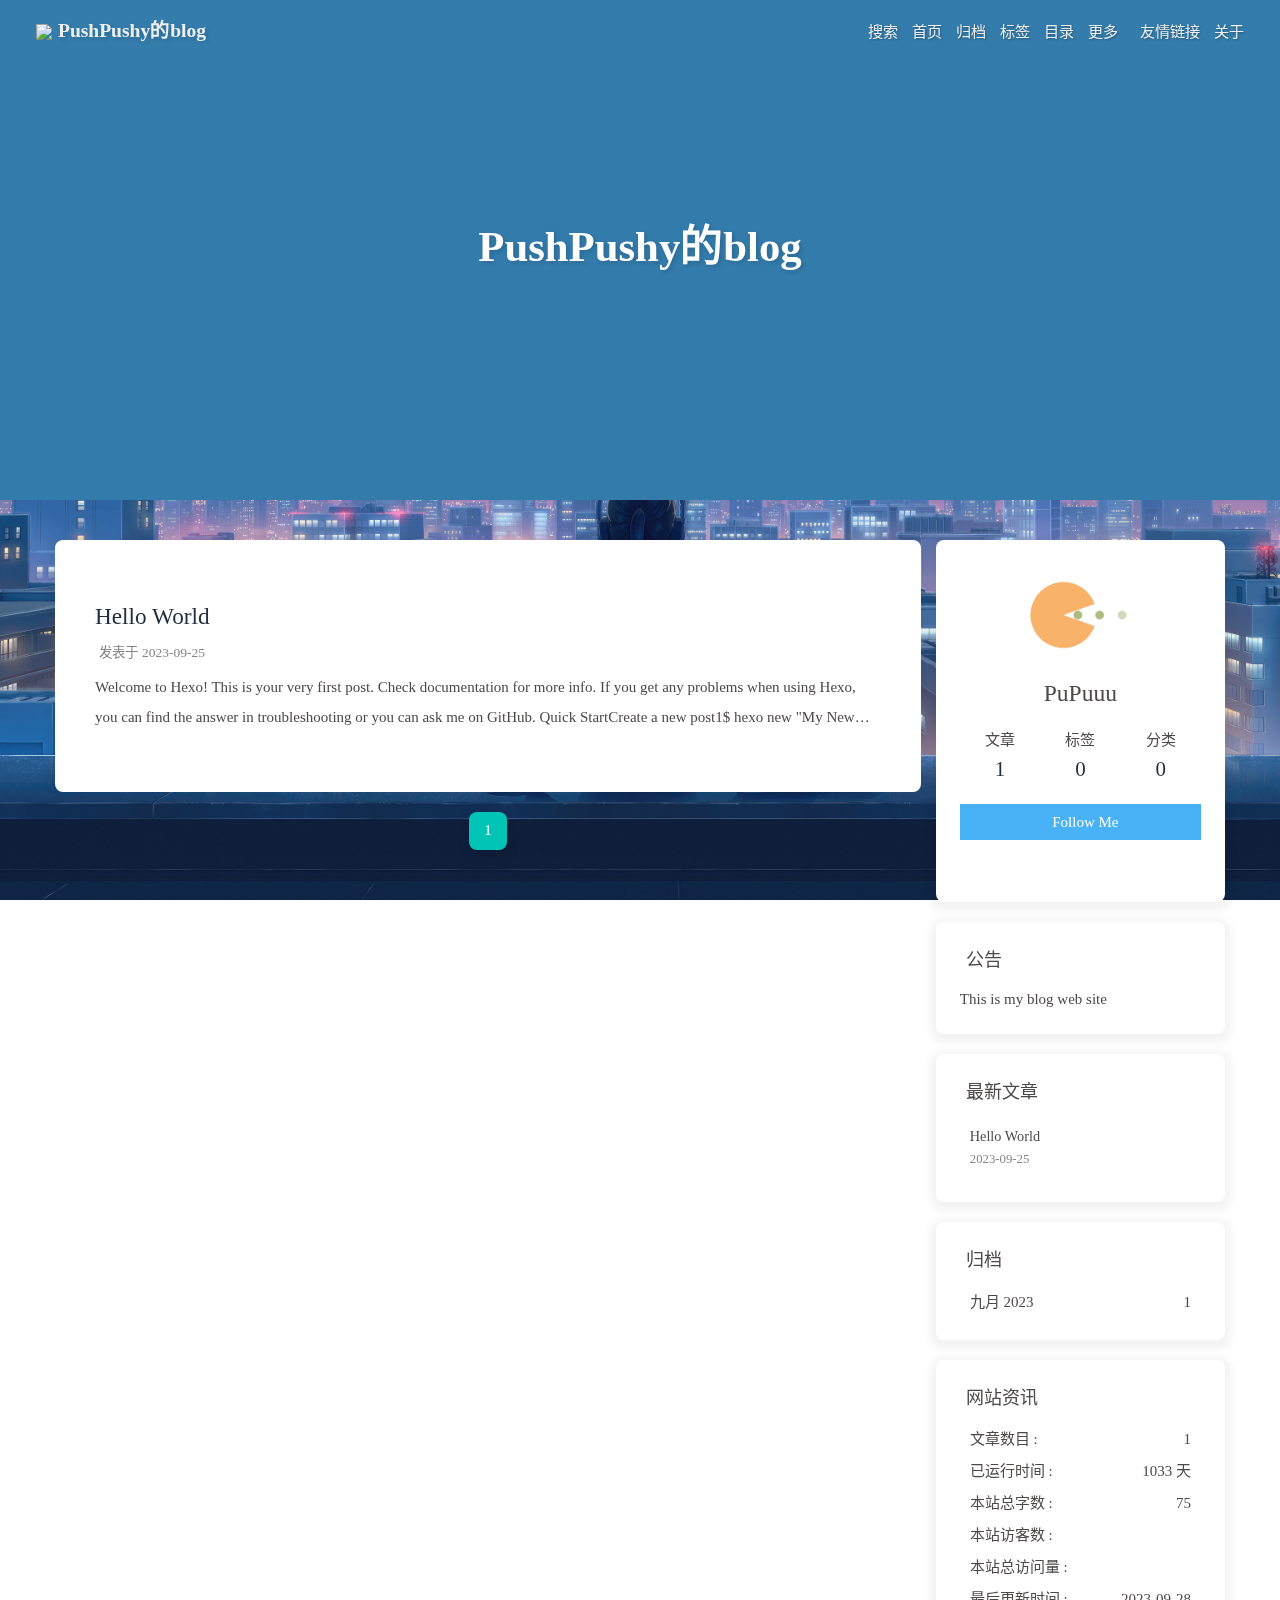
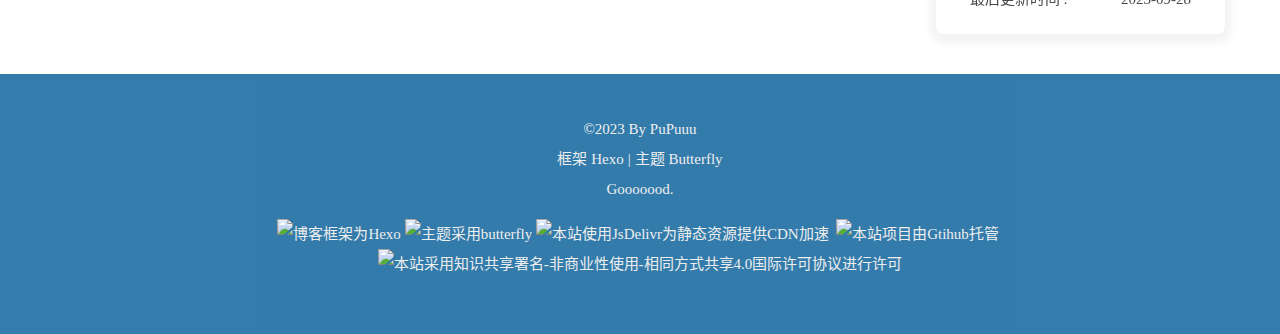
==== commit 018a2dbd: "Site updated: 2023-09-28 19:37:48" ====
--- a/index.html
+++ b/index.html
@@ -53,7 +53,7 @@
   isHome: true,
   isHighlightShrink: false,
   isToc: false,
-  postUpdate: '2023-09-28 18:46:08'
+  postUpdate: '2023-09-28 19:37:48'
 }</script><noscript><style type="text/css">
   #nav {
     opacity: 1
@@ -177,20 +177,19 @@
     }
     detectApple()
     })(window)</script><link rel="stylesheet" href="/css/custom.css"  media="defer" onload="this.media='all'"><meta name="generator" content="Hexo 6.3.0"></head><body><div id="web_bg"></div><div id="sidebar"><div id="menu-mask"></div><div id="sidebar-menus"><div class="avatar-img is-center"><img src="https://picx.zhimg.com/50/v2-181901f56257c8846a477644d6935671_720w.jpg?source=1940ef5c" onerror="onerror=null;src='/img/friend_404.gif'" alt="avatar"/></div><div class="sidebar-site-data site-data is-center"><a href="/archives/"><div class="headline">文章</div><div class="length-num">1</div></a><a href="/tags/"><div class="headline">标签</div><div class="length-num">0</div></a><a href="/categories/"><div class="headline">分类</div><div class="length-num">0</div></a></div><hr class="custom-hr"/><div class="menus_items"><div class="menus_item"><a class="site-page" href="/"><i class="fa-fw fas fa-home"></i><span> 首页</span></a></div><div class="menus_item"><a class="site-page" href="/archives/"><i class="fa-fw fas fa-archive"></i><span> 归档</span></a></div><div class="menus_item"><a class="site-page" href="/tags/"><i class="fa-fw fas fa-tags"></i><span> 标签</span></a></div><div class="menus_item"><a class="site-page" href="/categories/"><i class="fa-fw fas fa-folder-open"></i><span> 目录</span></a></div><div class="menus_item"><a class="site-page group" href="javascript:void(0);"><i class="fa-fw fas fa-list"></i><span> 更多</span><i class="fas fa-chevron-down"></i></a><ul class="menus_item_child"><li><a class="site-page child" href="/music/"><i class="fa-fw fas fa-music"></i><span> 音乐</span></a></li><li><a class="site-page child" href="/movies/"><i class="fa-fw fas fa-video"></i><span> 电影</span></a></li><li><a class="site-page child" href="/other/"><i class="fa-fw fas fa-ellipsis-h"></i><span> 其他</span></a></li></ul></div><div class="menus_item"><a class="site-page" href="/link/"><i class="fa-fw fas fa-link"></i><span> 友情链接</span></a></div><div class="menus_item"><a class="site-page" href="/about/"><i class="fa-fw fas fa-heart"></i><span> 关于</span></a></div></div></div></div><div class="page" id="body-wrap"><header class="full_page" id="page-header" style="background-image: url('https://i.loli.net/2020/05/01/gkihqEjXxJ5UZ1C.jpg')"><nav id="nav"><span id="blog-info"><a href="/" title="PushPushy的blog"><img class="site-icon" src="https://images3.alphacoders.com/132/thumbbig-1322308.webp"/><span class="site-name">PushPushy的blog</span></a></span><div id="menus"><div id="search-button"><a class="site-page social-icon search" href="javascript:void(0);"><i class="fas fa-search fa-fw"></i><span> 搜索</span></a></div><div class="menus_items"><div class="menus_item"><a class="site-page" href="/"><i class="fa-fw fas fa-home"></i><span> 首页</span></a></div><div class="menus_item"><a class="site-page" href="/archives/"><i class="fa-fw fas fa-archive"></i><span> 归档</span></a></div><div class="menus_item"><a class="site-page" href="/tags/"><i class="fa-fw fas fa-tags"></i><span> 标签</span></a></div><div class="menus_item"><a class="site-page" href="/categories/"><i class="fa-fw fas fa-folder-open"></i><span> 目录</span></a></div><div class="menus_item"><a class="site-page group" href="javascript:void(0);"><i class="fa-fw fas fa-list"></i><span> 更多</span><i class="fas fa-chevron-down"></i></a><ul class="menus_item_child"><li><a class="site-page child" href="/music/"><i class="fa-fw fas fa-music"></i><span> 音乐</span></a></li><li><a class="site-page child" href="/movies/"><i class="fa-fw fas fa-video"></i><span> 电影</span></a></li><li><a class="site-page child" href="/other/"><i class="fa-fw fas fa-ellipsis-h"></i><span> 其他</span></a></li></ul></div><div class="menus_item"><a class="site-page" href="/link/"><i class="fa-fw fas fa-link"></i><span> 友情链接</span></a></div><div class="menus_item"><a class="site-page" href="/about/"><i class="fa-fw fas fa-heart"></i><span> 关于</span></a></div></div><div id="toggle-menu"><a class="site-page" href="javascript:void(0);"><i class="fas fa-bars fa-fw"></i></a></div></div></nav><div id="site-info"><h1 id="site-title">PushPushy的blog</h1><div id="site-subtitle"><span id="subtitle"></span></div><div id="site_social_icons"><a class="social-icon" href="https://github.com/PuPuuu" target="_blank" title="Github"><i class="fab fa-github" style="color: #24292e;"></i></a><a class="social-icon" href="mailto:jjye2020@163.com" target="_blank" title="Email"><i class="fas fa-envelope" style="color: #4a7dbe;"></i></a></div></div><div id="scroll-down"><i class="fas fa-angle-down scroll-down-effects"></i></div></header><main class="layout" id="content-inner"><div class="recent-posts" id="recent-posts"><div class="recent-post-item"><div class="recent-post-info no-cover"><a class="article-title" href="/2023/09/25/hello-world/" title="Hello World">Hello World</a><div class="article-meta-wrap"><span class="post-meta-date"><i class="far fa-calendar-alt"></i><span class="article-meta-label">发表于</span><time datetime="2023-09-24T16:50:09.619Z" title="发表于 2023-09-25 00:50:09">2023-09-25</time></span></div><div class="content">Welcome to Hexo! This is your very first post. Check documentation for more info. If you get any problems when using Hexo, you can find the answer in troubleshooting or you can ask me on GitHub.
-Quick Start
-Create a new post
-1$ hexo new &quot;My New Post&quot;
+Quick StartCreate a new post1$ hexo new &quot;My New Post&quot;
+
 More info: Writing
-Run server
-1$ hexo server
+Run server1$ hexo server
+
 More info: Server
-Generate static files
-1$ hexo generate
+Generate static files1$ hexo generate
+
 More info: Generating
-Deploy to remote sites
-1$ hexo deploy
+Deploy to remote sites1$ hexo deploy
+
 More info: Deployment
-</div></div></div><nav id="pagination"><div class="pagination"><span class="page-number current">1</span></div></nav></div><div class="aside-content" id="aside-content"><div class="card-widget card-info"><div class="is-center"><div class="avatar-img"><img src="https://picx.zhimg.com/50/v2-181901f56257c8846a477644d6935671_720w.jpg?source=1940ef5c" onerror="this.onerror=null;this.src='/img/friend_404.gif'" alt="avatar"/></div><div class="author-info__name">PuPuuu</div><div class="author-info__description"></div></div><div class="card-info-data site-data is-center"><a href="/archives/"><div class="headline">文章</div><div class="length-num">1</div></a><a href="/tags/"><div class="headline">标签</div><div class="length-num">0</div></a><a href="/categories/"><div class="headline">分类</div><div class="length-num">0</div></a></div><a id="card-info-btn" target="_blank" rel="noopener" href="https://github.com/PuPuuu"><i class="fab fa-github"></i><span>Follow Me</span></a><div class="card-info-social-icons is-center"><a class="social-icon" href="https://github.com/PuPuuu" target="_blank" title="Github"><i class="fab fa-github" style="color: #24292e;"></i></a><a class="social-icon" href="mailto:jjye2020@163.com" target="_blank" title="Email"><i class="fas fa-envelope" style="color: #4a7dbe;"></i></a></div></div><div class="card-widget card-announcement"><div class="item-headline"><i class="fas fa-bullhorn fa-shake"></i><span>公告</span></div><div class="announcement_content">This is my blog web site</div></div><div class="sticky_layout"><div class="card-widget card-recent-post"><div class="item-headline"><i class="fas fa-history"></i><span>最新文章</span></div><div class="aside-list"><div class="aside-list-item no-cover"><div class="content"><a class="title" href="/2023/09/25/hello-world/" title="Hello World">Hello World</a><time datetime="2023-09-24T16:50:09.619Z" title="发表于 2023-09-25 00:50:09">2023-09-25</time></div></div></div></div><div class="card-widget card-archives"><div class="item-headline"><i class="fas fa-archive"></i><span>归档</span></div><ul class="card-archive-list"><li class="card-archive-list-item"><a class="card-archive-list-link" href="/archives/2023/09/"><span class="card-archive-list-date">九月 2023</span><span class="card-archive-list-count">1</span></a></li></ul></div><div class="card-widget card-webinfo"><div class="item-headline"><i class="fas fa-chart-line"></i><span>网站资讯</span></div><div class="webinfo"><div class="webinfo-item"><div class="item-name">文章数目 :</div><div class="item-count">1</div></div><div class="webinfo-item"><div class="item-name">已运行时间 :</div><div class="item-count" id="runtimeshow" data-publishDate="2023-09-24T16:00:00.000Z"><i class="fa-solid fa-spinner fa-spin"></i></div></div><div class="webinfo-item"><div class="item-name">本站总字数 :</div><div class="item-count">80</div></div><div class="webinfo-item"><div class="item-name">本站访客数 :</div><div class="item-count" id="busuanzi_value_site_uv"><i class="fa-solid fa-spinner fa-spin"></i></div></div><div class="webinfo-item"><div class="item-name">本站总访问量 :</div><div class="item-count" id="busuanzi_value_site_pv"><i class="fa-solid fa-spinner fa-spin"></i></div></div><div class="webinfo-item"><div class="item-name">最后更新时间 :</div><div class="item-count" id="last-push-date" data-lastPushDate="2023-09-28T10:46:08.884Z"><i class="fa-solid fa-spinner fa-spin"></i></div></div></div></div></div></div></main><footer id="footer" style="background-image: url('https://i.loli.net/2020/05/01/gkihqEjXxJ5UZ1C.jpg')"><div id="footer-wrap"><div class="copyright">&copy;2023 By PuPuuu</div><div class="framework-info"><span>框架 </span><a target="_blank" rel="noopener" href="https://hexo.io">Hexo</a><span class="footer-separator">|</span><span>主题 </span><a target="_blank" rel="noopener" href="https://github.com/jerryc127/hexo-theme-butterfly">Butterfly</a></div><div class="footer_custom_text">Gooooood.<p><a target="_blank" href="https://hexo.io/"><img src="https://img.shields.io/badge/Frame-Hexo-blue?style=flat&logo=hexo" title="博客框架为Hexo"></a>&nbsp;<a target="_blank" href="https://butterfly.js.org/"><img src="https://img.shields.io/badge/Theme-Butterfly-6513df?style=flat&logo=bitdefender" title="主题采用butterfly"></a>&nbsp;<a target="_blank" href="https://www.jsdelivr.com/"><img src="https://img.shields.io/badge/CDN-jsDelivr-orange?style=flat&logo=jsDelivr" title="本站使用JsDelivr为静态资源提供CDN加速"></a> &nbsp;<a target="_blank" href="https://github.com/"><img src="https://img.shields.io/badge/Source-Github-d021d6?style=flat&logo=GitHub" title="本站项目由Gtihub托管"></a>&nbsp;<a target="_blank" href="http://creativecommons.org/licenses/by-nc-sa/4.0/"><img src="https://img.shields.io/badge/Copyright-BY--NC--SA%204.0-d42328?style=flat&logo=Claris" title="本站采用知识共享署名-非商业性使用-相同方式共享4.0国际许可协议进行许可"></a></p></div></div></footer></div><div id="rightside"><div id="rightside-config-hide"><button id="darkmode" type="button" title="浅色和深色模式转换"><i class="fas fa-adjust"></i></button><button id="hide-aside-btn" type="button" title="单栏和双栏切换"><i class="fas fa-arrows-alt-h"></i></button></div><div id="rightside-config-show"><button id="rightside_config" type="button" title="设置"><i class="fas fa-cog fa-spin"></i></button><button id="go-up" type="button" title="回到顶部"><span class="scroll-percent"></span><i class="fas fa-arrow-up"></i></button></div></div><div><script src="/js/utils.js"></script><script src="/js/main.js"></script><script src="https://cdn.jsdelivr.net/npm/@fancyapps/ui/dist/fancybox/fancybox.umd.min.js"></script><script>function panguFn () {
+</div></div></div><nav id="pagination"><div class="pagination"><span class="page-number current">1</span></div></nav></div><div class="aside-content" id="aside-content"><div class="card-widget card-info"><div class="is-center"><div class="avatar-img"><img src="https://picx.zhimg.com/50/v2-181901f56257c8846a477644d6935671_720w.jpg?source=1940ef5c" onerror="this.onerror=null;this.src='/img/friend_404.gif'" alt="avatar"/></div><div class="author-info__name">PuPuuu</div><div class="author-info__description"></div></div><div class="card-info-data site-data is-center"><a href="/archives/"><div class="headline">文章</div><div class="length-num">1</div></a><a href="/tags/"><div class="headline">标签</div><div class="length-num">0</div></a><a href="/categories/"><div class="headline">分类</div><div class="length-num">0</div></a></div><a id="card-info-btn" target="_blank" rel="noopener" href="https://github.com/PuPuuu"><i class="fab fa-github"></i><span>Follow Me</span></a><div class="card-info-social-icons is-center"><a class="social-icon" href="https://github.com/PuPuuu" target="_blank" title="Github"><i class="fab fa-github" style="color: #24292e;"></i></a><a class="social-icon" href="mailto:jjye2020@163.com" target="_blank" title="Email"><i class="fas fa-envelope" style="color: #4a7dbe;"></i></a></div></div><div class="card-widget card-announcement"><div class="item-headline"><i class="fas fa-bullhorn fa-shake"></i><span>公告</span></div><div class="announcement_content">This is my blog web site</div></div><div class="sticky_layout"><div class="card-widget card-recent-post"><div class="item-headline"><i class="fas fa-history"></i><span>最新文章</span></div><div class="aside-list"><div class="aside-list-item no-cover"><div class="content"><a class="title" href="/2023/09/25/hello-world/" title="Hello World">Hello World</a><time datetime="2023-09-24T16:50:09.619Z" title="发表于 2023-09-25 00:50:09">2023-09-25</time></div></div></div></div><div class="card-widget card-archives"><div class="item-headline"><i class="fas fa-archive"></i><span>归档</span></div><ul class="card-archive-list"><li class="card-archive-list-item"><a class="card-archive-list-link" href="/archives/2023/09/"><span class="card-archive-list-date">九月 2023</span><span class="card-archive-list-count">1</span></a></li></ul></div><div class="card-widget card-webinfo"><div class="item-headline"><i class="fas fa-chart-line"></i><span>网站资讯</span></div><div class="webinfo"><div class="webinfo-item"><div class="item-name">文章数目 :</div><div class="item-count">1</div></div><div class="webinfo-item"><div class="item-name">已运行时间 :</div><div class="item-count" id="runtimeshow" data-publishDate="2023-09-24T16:00:00.000Z"><i class="fa-solid fa-spinner fa-spin"></i></div></div><div class="webinfo-item"><div class="item-name">本站总字数 :</div><div class="item-count">75</div></div><div class="webinfo-item"><div class="item-name">本站访客数 :</div><div class="item-count" id="busuanzi_value_site_uv"><i class="fa-solid fa-spinner fa-spin"></i></div></div><div class="webinfo-item"><div class="item-name">本站总访问量 :</div><div class="item-count" id="busuanzi_value_site_pv"><i class="fa-solid fa-spinner fa-spin"></i></div></div><div class="webinfo-item"><div class="item-name">最后更新时间 :</div><div class="item-count" id="last-push-date" data-lastPushDate="2023-09-28T11:37:48.324Z"><i class="fa-solid fa-spinner fa-spin"></i></div></div></div></div></div></div></main><footer id="footer" style="background-image: url('https://i.loli.net/2020/05/01/gkihqEjXxJ5UZ1C.jpg')"><div id="footer-wrap"><div class="copyright">&copy;2023 By PuPuuu</div><div class="framework-info"><span>框架 </span><a target="_blank" rel="noopener" href="https://hexo.io">Hexo</a><span class="footer-separator">|</span><span>主题 </span><a target="_blank" rel="noopener" href="https://github.com/jerryc127/hexo-theme-butterfly">Butterfly</a></div><div class="footer_custom_text">Gooooood.<p><a target="_blank" href="https://hexo.io/"><img src="https://img.shields.io/badge/Frame-Hexo-blue?style=flat&logo=hexo" title="博客框架为Hexo"></a>&nbsp;<a target="_blank" href="https://butterfly.js.org/"><img src="https://img.shields.io/badge/Theme-Butterfly-6513df?style=flat&logo=bitdefender" title="主题采用butterfly"></a>&nbsp;<a target="_blank" href="https://www.jsdelivr.com/"><img src="https://img.shields.io/badge/CDN-jsDelivr-orange?style=flat&logo=jsDelivr" title="本站使用JsDelivr为静态资源提供CDN加速"></a> &nbsp;<a target="_blank" href="https://github.com/"><img src="https://img.shields.io/badge/Source-Github-d021d6?style=flat&logo=GitHub" title="本站项目由Gtihub托管"></a>&nbsp;<a target="_blank" href="http://creativecommons.org/licenses/by-nc-sa/4.0/"><img src="https://img.shields.io/badge/Copyright-BY--NC--SA%204.0-d42328?style=flat&logo=Claris" title="本站采用知识共享署名-非商业性使用-相同方式共享4.0国际许可协议进行许可"></a></p></div></div></footer></div><div id="rightside"><div id="rightside-config-hide"><button id="darkmode" type="button" title="浅色和深色模式转换"><i class="fas fa-adjust"></i></button><button id="hide-aside-btn" type="button" title="单栏和双栏切换"><i class="fas fa-arrows-alt-h"></i></button></div><div id="rightside-config-show"><button id="rightside_config" type="button" title="设置"><i class="fas fa-cog fa-spin"></i></button><button id="go-up" type="button" title="回到顶部"><span class="scroll-percent"></span><i class="fas fa-arrow-up"></i></button></div></div><div><script src="/js/utils.js"></script><script src="/js/main.js"></script><script src="https://cdn.jsdelivr.net/npm/@fancyapps/ui/dist/fancybox/fancybox.umd.min.js"></script><script>function panguFn () {
   if (typeof pangu === 'object') pangu.autoSpacingPage()
   else {
     getScript('https://cdn.jsdelivr.net/npm/pangu/dist/browser/pangu.min.js')
@@ -237,7 +236,7 @@
     document.getElementById("subtitle").textContent = "今天你吃饭了吗"
   }
 }
-typedJSFn.run(subtitleType)</script></div><div class="aplayer no-destroy" data-id="8102203294" data-server="netease" data-type="playlist" data-fixed="true" data-mini="true" data-listFolded="false" data-order="random" data-preload="none" data-autoplay="false" muted></div><script id="canvas_nest" defer="defer" color="0,0,255" opacity="0.7" zIndex="-1" count="99" mobile="false" src="https://cdn.jsdelivr.net/npm/butterfly-extsrc/dist/canvas-nest.min.js"></script><script id="click-heart" src="https://cdn.jsdelivr.net/npm/butterfly-extsrc/dist/click-heart.min.js" async="async" mobile="false"></script><script src="https://cdn.jsdelivr.net/npm/pjax/pjax.min.js"></script><script>let pjaxSelectors = ["head > title","#config-diff","#body-wrap","#rightside-config-hide","#rightside-config-show",".js-pjax"]
+typedJSFn.run(subtitleType)</script></div><div class="aplayer no-destroy" data-id="8102203294" data-server="netease" data-type="playlist" data-fixed="true" data-mini="true" data-listFolded="false" data-order="random" data-preload="none" data-autoplay="true" muted></div><script id="canvas_nest" defer="defer" color="0,0,255" opacity="0.7" zIndex="-1" count="99" mobile="false" src="https://cdn.jsdelivr.net/npm/butterfly-extsrc/dist/canvas-nest.min.js"></script><script id="click-heart" src="https://cdn.jsdelivr.net/npm/butterfly-extsrc/dist/click-heart.min.js" async="async" mobile="false"></script><link rel="stylesheet" href="https://cdn.jsdelivr.net/npm/aplayer/dist/APlayer.min.css" media="print" onload="this.media='all'"><script src="https://cdn.jsdelivr.net/npm/aplayer/dist/APlayer.min.js"></script><script src="https://cdn.jsdelivr.net/npm/butterfly-extsrc/metingjs/dist/Meting.min.js"></script><script src="https://cdn.jsdelivr.net/npm/pjax/pjax.min.js"></script><script>let pjaxSelectors = ["head > title","#config-diff","#body-wrap","#rightside-config-hide","#rightside-config-show",".js-pjax"]
 
 var pjax = new Pjax({
   elements: 'a:not([target="_blank"])',
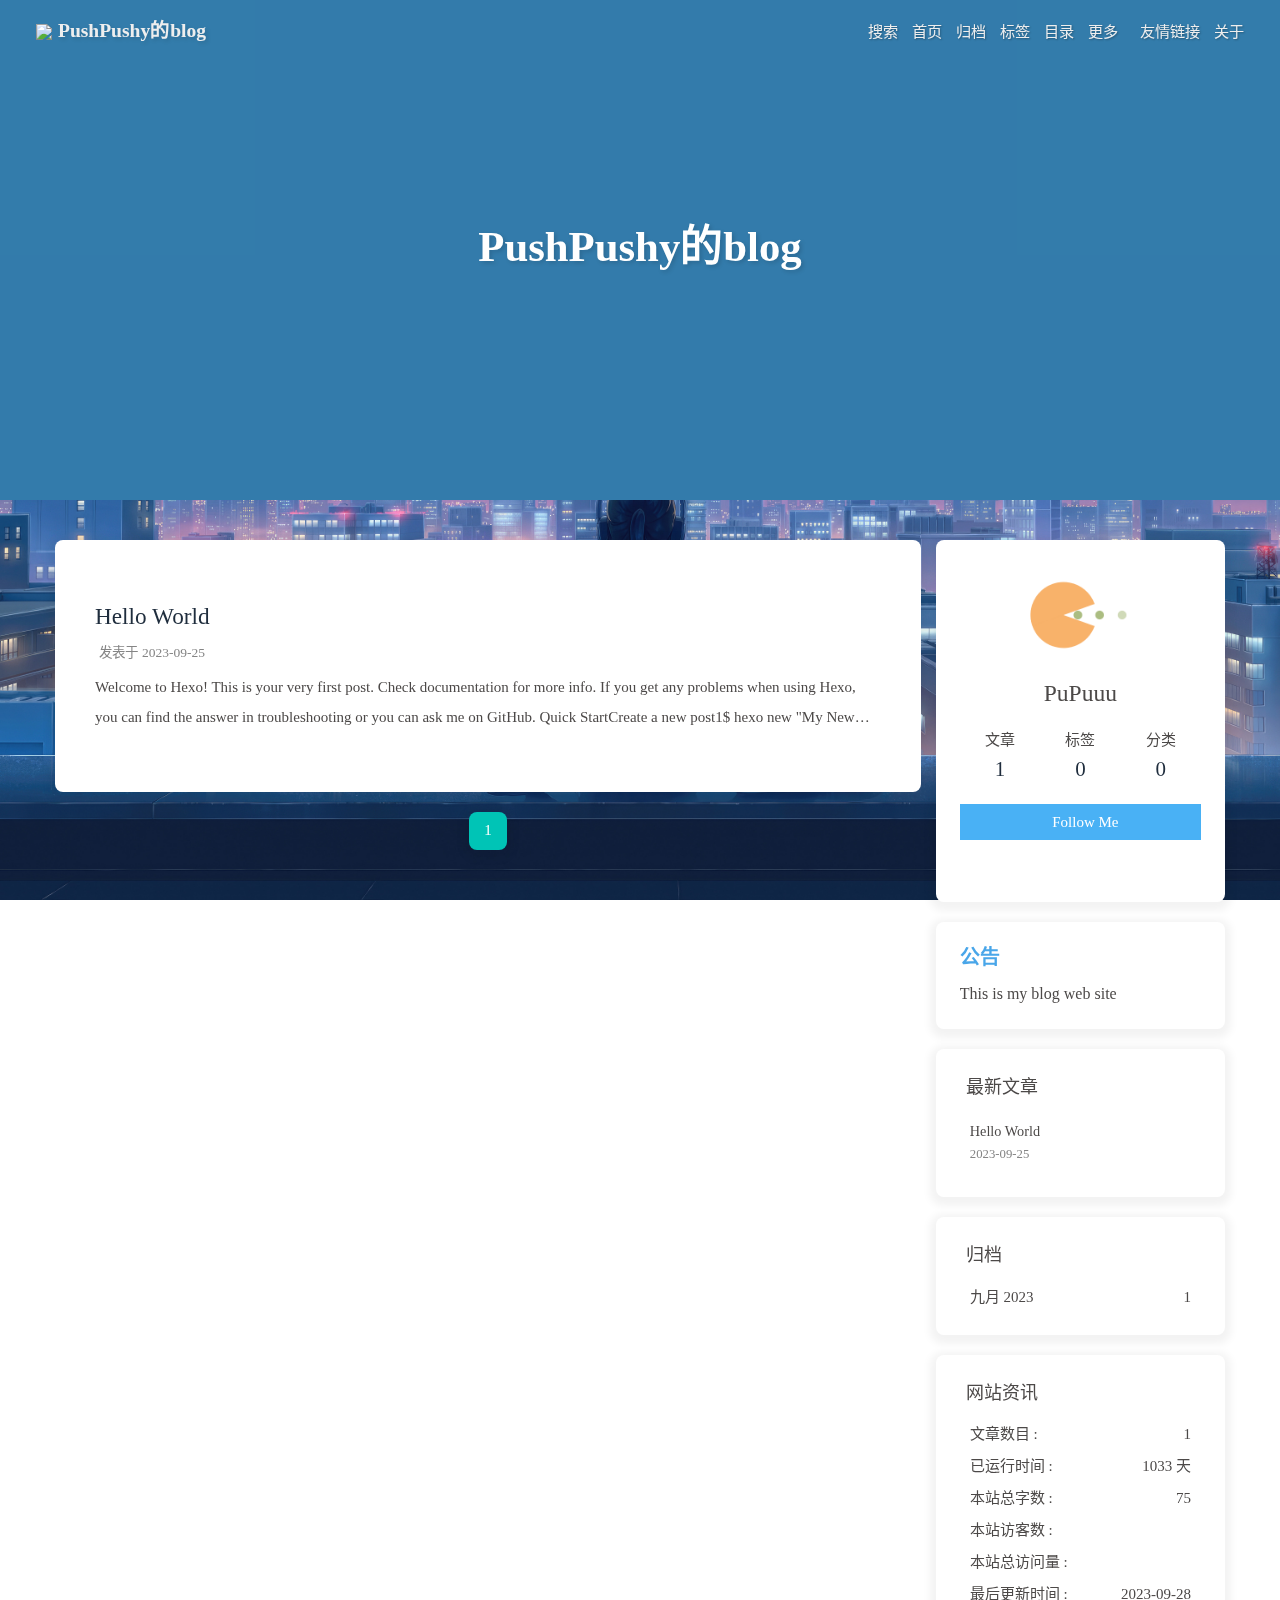
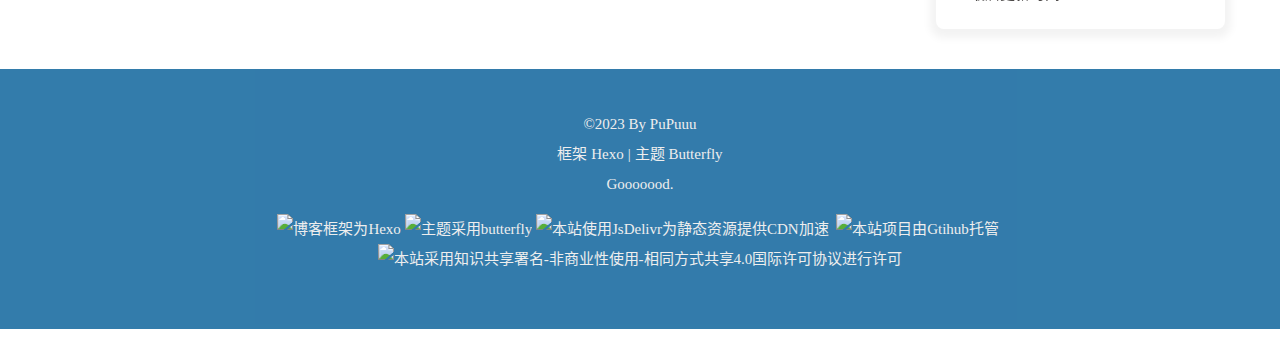
==== commit 707005ad: "Site updated: 2023-09-28 20:31:15" ====
--- a/index.html
+++ b/index.html
@@ -53,7 +53,7 @@
   isHome: true,
   isHighlightShrink: false,
   isToc: false,
-  postUpdate: '2023-09-28 19:37:48'
+  postUpdate: '2023-09-28 20:31:14'
 }</script><noscript><style type="text/css">
   #nav {
     opacity: 1
@@ -176,7 +176,7 @@
       }
     }
     detectApple()
-    })(window)</script><link rel="stylesheet" href="/css/custom.css"  media="defer" onload="this.media='all'"><meta name="generator" content="Hexo 6.3.0"></head><body><div id="web_bg"></div><div id="sidebar"><div id="menu-mask"></div><div id="sidebar-menus"><div class="avatar-img is-center"><img src="https://picx.zhimg.com/50/v2-181901f56257c8846a477644d6935671_720w.jpg?source=1940ef5c" onerror="onerror=null;src='/img/friend_404.gif'" alt="avatar"/></div><div class="sidebar-site-data site-data is-center"><a href="/archives/"><div class="headline">文章</div><div class="length-num">1</div></a><a href="/tags/"><div class="headline">标签</div><div class="length-num">0</div></a><a href="/categories/"><div class="headline">分类</div><div class="length-num">0</div></a></div><hr class="custom-hr"/><div class="menus_items"><div class="menus_item"><a class="site-page" href="/"><i class="fa-fw fas fa-home"></i><span> 首页</span></a></div><div class="menus_item"><a class="site-page" href="/archives/"><i class="fa-fw fas fa-archive"></i><span> 归档</span></a></div><div class="menus_item"><a class="site-page" href="/tags/"><i class="fa-fw fas fa-tags"></i><span> 标签</span></a></div><div class="menus_item"><a class="site-page" href="/categories/"><i class="fa-fw fas fa-folder-open"></i><span> 目录</span></a></div><div class="menus_item"><a class="site-page group" href="javascript:void(0);"><i class="fa-fw fas fa-list"></i><span> 更多</span><i class="fas fa-chevron-down"></i></a><ul class="menus_item_child"><li><a class="site-page child" href="/music/"><i class="fa-fw fas fa-music"></i><span> 音乐</span></a></li><li><a class="site-page child" href="/movies/"><i class="fa-fw fas fa-video"></i><span> 电影</span></a></li><li><a class="site-page child" href="/other/"><i class="fa-fw fas fa-ellipsis-h"></i><span> 其他</span></a></li></ul></div><div class="menus_item"><a class="site-page" href="/link/"><i class="fa-fw fas fa-link"></i><span> 友情链接</span></a></div><div class="menus_item"><a class="site-page" href="/about/"><i class="fa-fw fas fa-heart"></i><span> 关于</span></a></div></div></div></div><div class="page" id="body-wrap"><header class="full_page" id="page-header" style="background-image: url('https://i.loli.net/2020/05/01/gkihqEjXxJ5UZ1C.jpg')"><nav id="nav"><span id="blog-info"><a href="/" title="PushPushy的blog"><img class="site-icon" src="https://images3.alphacoders.com/132/thumbbig-1322308.webp"/><span class="site-name">PushPushy的blog</span></a></span><div id="menus"><div id="search-button"><a class="site-page social-icon search" href="javascript:void(0);"><i class="fas fa-search fa-fw"></i><span> 搜索</span></a></div><div class="menus_items"><div class="menus_item"><a class="site-page" href="/"><i class="fa-fw fas fa-home"></i><span> 首页</span></a></div><div class="menus_item"><a class="site-page" href="/archives/"><i class="fa-fw fas fa-archive"></i><span> 归档</span></a></div><div class="menus_item"><a class="site-page" href="/tags/"><i class="fa-fw fas fa-tags"></i><span> 标签</span></a></div><div class="menus_item"><a class="site-page" href="/categories/"><i class="fa-fw fas fa-folder-open"></i><span> 目录</span></a></div><div class="menus_item"><a class="site-page group" href="javascript:void(0);"><i class="fa-fw fas fa-list"></i><span> 更多</span><i class="fas fa-chevron-down"></i></a><ul class="menus_item_child"><li><a class="site-page child" href="/music/"><i class="fa-fw fas fa-music"></i><span> 音乐</span></a></li><li><a class="site-page child" href="/movies/"><i class="fa-fw fas fa-video"></i><span> 电影</span></a></li><li><a class="site-page child" href="/other/"><i class="fa-fw fas fa-ellipsis-h"></i><span> 其他</span></a></li></ul></div><div class="menus_item"><a class="site-page" href="/link/"><i class="fa-fw fas fa-link"></i><span> 友情链接</span></a></div><div class="menus_item"><a class="site-page" href="/about/"><i class="fa-fw fas fa-heart"></i><span> 关于</span></a></div></div><div id="toggle-menu"><a class="site-page" href="javascript:void(0);"><i class="fas fa-bars fa-fw"></i></a></div></div></nav><div id="site-info"><h1 id="site-title">PushPushy的blog</h1><div id="site-subtitle"><span id="subtitle"></span></div><div id="site_social_icons"><a class="social-icon" href="https://github.com/PuPuuu" target="_blank" title="Github"><i class="fab fa-github" style="color: #24292e;"></i></a><a class="social-icon" href="mailto:jjye2020@163.com" target="_blank" title="Email"><i class="fas fa-envelope" style="color: #4a7dbe;"></i></a></div></div><div id="scroll-down"><i class="fas fa-angle-down scroll-down-effects"></i></div></header><main class="layout" id="content-inner"><div class="recent-posts" id="recent-posts"><div class="recent-post-item"><div class="recent-post-info no-cover"><a class="article-title" href="/2023/09/25/hello-world/" title="Hello World">Hello World</a><div class="article-meta-wrap"><span class="post-meta-date"><i class="far fa-calendar-alt"></i><span class="article-meta-label">发表于</span><time datetime="2023-09-24T16:50:09.619Z" title="发表于 2023-09-25 00:50:09">2023-09-25</time></span></div><div class="content">Welcome to Hexo! This is your very first post. Check documentation for more info. If you get any problems when using Hexo, you can find the answer in troubleshooting or you can ask me on GitHub.
+    })(window)</script><link rel="stylesheet" href="/css/custom.css"  media="defer" onload="this.media='all'"><link rel="stylesheet" href="/css/readPercent.css"><script type="text/javascript" src="https://unpkg.zhimg.com/jquery@latest/dist/jquery.min.js"></script><meta name="generator" content="Hexo 6.3.0"></head><body><div id="web_bg"></div><div id="sidebar"><div id="menu-mask"></div><div id="sidebar-menus"><div class="avatar-img is-center"><img src="https://picx.zhimg.com/50/v2-181901f56257c8846a477644d6935671_720w.jpg?source=1940ef5c" onerror="onerror=null;src='/img/friend_404.gif'" alt="avatar"/></div><div class="sidebar-site-data site-data is-center"><a href="/archives/"><div class="headline">文章</div><div class="length-num">1</div></a><a href="/tags/"><div class="headline">标签</div><div class="length-num">0</div></a><a href="/categories/"><div class="headline">分类</div><div class="length-num">0</div></a></div><hr class="custom-hr"/><div class="menus_items"><div class="menus_item"><a class="site-page" href="/"><i class="fa-fw fas fa-home"></i><span> 首页</span></a></div><div class="menus_item"><a class="site-page" href="/archives/"><i class="fa-fw fas fa-archive"></i><span> 归档</span></a></div><div class="menus_item"><a class="site-page" href="/tags/"><i class="fa-fw fas fa-tags"></i><span> 标签</span></a></div><div class="menus_item"><a class="site-page" href="/categories/"><i class="fa-fw fas fa-folder-open"></i><span> 目录</span></a></div><div class="menus_item"><a class="site-page group" href="javascript:void(0);"><i class="fa-fw fas fa-list"></i><span> 更多</span><i class="fas fa-chevron-down"></i></a><ul class="menus_item_child"><li><a class="site-page child" href="/music/"><i class="fa-fw fas fa-music"></i><span> 音乐</span></a></li><li><a class="site-page child" href="/movies/"><i class="fa-fw fas fa-video"></i><span> 电影</span></a></li><li><a class="site-page child" href="/other/"><i class="fa-fw fas fa-ellipsis-h"></i><span> 其他</span></a></li></ul></div><div class="menus_item"><a class="site-page" href="/link/"><i class="fa-fw fas fa-link"></i><span> 友情链接</span></a></div><div class="menus_item"><a class="site-page" href="/about/"><i class="fa-fw fas fa-heart"></i><span> 关于</span></a></div></div></div></div><div class="page" id="body-wrap"><header class="full_page" id="page-header" style="background-image: url('https://i.loli.net/2020/05/01/gkihqEjXxJ5UZ1C.jpg')"><nav id="nav"><span id="blog-info"><a href="/" title="PushPushy的blog"><img class="site-icon" src="https://images3.alphacoders.com/132/thumbbig-1322308.webp"/><span class="site-name">PushPushy的blog</span></a></span><div id="menus"><div id="search-button"><a class="site-page social-icon search" href="javascript:void(0);"><i class="fas fa-search fa-fw"></i><span> 搜索</span></a></div><div class="menus_items"><div class="menus_item"><a class="site-page" href="/"><i class="fa-fw fas fa-home"></i><span> 首页</span></a></div><div class="menus_item"><a class="site-page" href="/archives/"><i class="fa-fw fas fa-archive"></i><span> 归档</span></a></div><div class="menus_item"><a class="site-page" href="/tags/"><i class="fa-fw fas fa-tags"></i><span> 标签</span></a></div><div class="menus_item"><a class="site-page" href="/categories/"><i class="fa-fw fas fa-folder-open"></i><span> 目录</span></a></div><div class="menus_item"><a class="site-page group" href="javascript:void(0);"><i class="fa-fw fas fa-list"></i><span> 更多</span><i class="fas fa-chevron-down"></i></a><ul class="menus_item_child"><li><a class="site-page child" href="/music/"><i class="fa-fw fas fa-music"></i><span> 音乐</span></a></li><li><a class="site-page child" href="/movies/"><i class="fa-fw fas fa-video"></i><span> 电影</span></a></li><li><a class="site-page child" href="/other/"><i class="fa-fw fas fa-ellipsis-h"></i><span> 其他</span></a></li></ul></div><div class="menus_item"><a class="site-page" href="/link/"><i class="fa-fw fas fa-link"></i><span> 友情链接</span></a></div><div class="menus_item"><a class="site-page" href="/about/"><i class="fa-fw fas fa-heart"></i><span> 关于</span></a></div></div><div id="toggle-menu"><a class="site-page" href="javascript:void(0);"><i class="fas fa-bars fa-fw"></i></a></div></div></nav><div id="site-info"><h1 id="site-title">PushPushy的blog</h1><div id="site-subtitle"><span id="subtitle"></span></div><div id="site_social_icons"><a class="social-icon" href="https://github.com/PuPuuu" target="_blank" title="Github"><i class="fab fa-github" style="color: #24292e;"></i></a><a class="social-icon" href="mailto:jjye2020@163.com" target="_blank" title="Email"><i class="fas fa-envelope" style="color: #4a7dbe;"></i></a></div></div><div id="scroll-down"><i class="fas fa-angle-down scroll-down-effects"></i></div></header><main class="layout" id="content-inner"><div class="recent-posts" id="recent-posts"><div class="recent-post-item"><div class="recent-post-info no-cover"><a class="article-title" href="/2023/09/25/hello-world/" title="Hello World">Hello World</a><div class="article-meta-wrap"><span class="post-meta-date"><i class="far fa-calendar-alt"></i><span class="article-meta-label">发表于</span><time datetime="2023-09-24T16:50:09.619Z" title="发表于 2023-09-25 00:50:09">2023-09-25</time></span></div><div class="content">Welcome to Hexo! This is your very first post. Check documentation for more info. If you get any problems when using Hexo, you can find the answer in troubleshooting or you can ask me on GitHub.
 Quick StartCreate a new post1$ hexo new &quot;My New Post&quot;
 
 More info: Writing
@@ -189,7 +189,7 @@
 Deploy to remote sites1$ hexo deploy
 
 More info: Deployment
-</div></div></div><nav id="pagination"><div class="pagination"><span class="page-number current">1</span></div></nav></div><div class="aside-content" id="aside-content"><div class="card-widget card-info"><div class="is-center"><div class="avatar-img"><img src="https://picx.zhimg.com/50/v2-181901f56257c8846a477644d6935671_720w.jpg?source=1940ef5c" onerror="this.onerror=null;this.src='/img/friend_404.gif'" alt="avatar"/></div><div class="author-info__name">PuPuuu</div><div class="author-info__description"></div></div><div class="card-info-data site-data is-center"><a href="/archives/"><div class="headline">文章</div><div class="length-num">1</div></a><a href="/tags/"><div class="headline">标签</div><div class="length-num">0</div></a><a href="/categories/"><div class="headline">分类</div><div class="length-num">0</div></a></div><a id="card-info-btn" target="_blank" rel="noopener" href="https://github.com/PuPuuu"><i class="fab fa-github"></i><span>Follow Me</span></a><div class="card-info-social-icons is-center"><a class="social-icon" href="https://github.com/PuPuuu" target="_blank" title="Github"><i class="fab fa-github" style="color: #24292e;"></i></a><a class="social-icon" href="mailto:jjye2020@163.com" target="_blank" title="Email"><i class="fas fa-envelope" style="color: #4a7dbe;"></i></a></div></div><div class="card-widget card-announcement"><div class="item-headline"><i class="fas fa-bullhorn fa-shake"></i><span>公告</span></div><div class="announcement_content">This is my blog web site</div></div><div class="sticky_layout"><div class="card-widget card-recent-post"><div class="item-headline"><i class="fas fa-history"></i><span>最新文章</span></div><div class="aside-list"><div class="aside-list-item no-cover"><div class="content"><a class="title" href="/2023/09/25/hello-world/" title="Hello World">Hello World</a><time datetime="2023-09-24T16:50:09.619Z" title="发表于 2023-09-25 00:50:09">2023-09-25</time></div></div></div></div><div class="card-widget card-archives"><div class="item-headline"><i class="fas fa-archive"></i><span>归档</span></div><ul class="card-archive-list"><li class="card-archive-list-item"><a class="card-archive-list-link" href="/archives/2023/09/"><span class="card-archive-list-date">九月 2023</span><span class="card-archive-list-count">1</span></a></li></ul></div><div class="card-widget card-webinfo"><div class="item-headline"><i class="fas fa-chart-line"></i><span>网站资讯</span></div><div class="webinfo"><div class="webinfo-item"><div class="item-name">文章数目 :</div><div class="item-count">1</div></div><div class="webinfo-item"><div class="item-name">已运行时间 :</div><div class="item-count" id="runtimeshow" data-publishDate="2023-09-24T16:00:00.000Z"><i class="fa-solid fa-spinner fa-spin"></i></div></div><div class="webinfo-item"><div class="item-name">本站总字数 :</div><div class="item-count">75</div></div><div class="webinfo-item"><div class="item-name">本站访客数 :</div><div class="item-count" id="busuanzi_value_site_uv"><i class="fa-solid fa-spinner fa-spin"></i></div></div><div class="webinfo-item"><div class="item-name">本站总访问量 :</div><div class="item-count" id="busuanzi_value_site_pv"><i class="fa-solid fa-spinner fa-spin"></i></div></div><div class="webinfo-item"><div class="item-name">最后更新时间 :</div><div class="item-count" id="last-push-date" data-lastPushDate="2023-09-28T11:37:48.324Z"><i class="fa-solid fa-spinner fa-spin"></i></div></div></div></div></div></div></main><footer id="footer" style="background-image: url('https://i.loli.net/2020/05/01/gkihqEjXxJ5UZ1C.jpg')"><div id="footer-wrap"><div class="copyright">&copy;2023 By PuPuuu</div><div class="framework-info"><span>框架 </span><a target="_blank" rel="noopener" href="https://hexo.io">Hexo</a><span class="footer-separator">|</span><span>主题 </span><a target="_blank" rel="noopener" href="https://github.com/jerryc127/hexo-theme-butterfly">Butterfly</a></div><div class="footer_custom_text">Gooooood.<p><a target="_blank" href="https://hexo.io/"><img src="https://img.shields.io/badge/Frame-Hexo-blue?style=flat&logo=hexo" title="博客框架为Hexo"></a>&nbsp;<a target="_blank" href="https://butterfly.js.org/"><img src="https://img.shields.io/badge/Theme-Butterfly-6513df?style=flat&logo=bitdefender" title="主题采用butterfly"></a>&nbsp;<a target="_blank" href="https://www.jsdelivr.com/"><img src="https://img.shields.io/badge/CDN-jsDelivr-orange?style=flat&logo=jsDelivr" title="本站使用JsDelivr为静态资源提供CDN加速"></a> &nbsp;<a target="_blank" href="https://github.com/"><img src="https://img.shields.io/badge/Source-Github-d021d6?style=flat&logo=GitHub" title="本站项目由Gtihub托管"></a>&nbsp;<a target="_blank" href="http://creativecommons.org/licenses/by-nc-sa/4.0/"><img src="https://img.shields.io/badge/Copyright-BY--NC--SA%204.0-d42328?style=flat&logo=Claris" title="本站采用知识共享署名-非商业性使用-相同方式共享4.0国际许可协议进行许可"></a></p></div></div></footer></div><div id="rightside"><div id="rightside-config-hide"><button id="darkmode" type="button" title="浅色和深色模式转换"><i class="fas fa-adjust"></i></button><button id="hide-aside-btn" type="button" title="单栏和双栏切换"><i class="fas fa-arrows-alt-h"></i></button></div><div id="rightside-config-show"><button id="rightside_config" type="button" title="设置"><i class="fas fa-cog fa-spin"></i></button><button id="go-up" type="button" title="回到顶部"><span class="scroll-percent"></span><i class="fas fa-arrow-up"></i></button></div></div><div><script src="/js/utils.js"></script><script src="/js/main.js"></script><script src="https://cdn.jsdelivr.net/npm/@fancyapps/ui/dist/fancybox/fancybox.umd.min.js"></script><script>function panguFn () {
+</div></div></div><nav id="pagination"><div class="pagination"><span class="page-number current">1</span></div></nav></div><div class="aside-content" id="aside-content"><div class="card-widget card-info"><div class="is-center"><div class="avatar-img"><img src="https://picx.zhimg.com/50/v2-181901f56257c8846a477644d6935671_720w.jpg?source=1940ef5c" onerror="this.onerror=null;this.src='/img/friend_404.gif'" alt="avatar"/></div><div class="author-info__name">PuPuuu</div><div class="author-info__description"></div></div><div class="card-info-data site-data is-center"><a href="/archives/"><div class="headline">文章</div><div class="length-num">1</div></a><a href="/tags/"><div class="headline">标签</div><div class="length-num">0</div></a><a href="/categories/"><div class="headline">分类</div><div class="length-num">0</div></a></div><a id="card-info-btn" target="_blank" rel="noopener" href="https://github.com/PuPuuu"><i class="fab fa-github"></i><span>Follow Me</span></a><div class="card-info-social-icons is-center"><a class="social-icon" href="https://github.com/PuPuuu" target="_blank" title="Github"><i class="fab fa-github" style="color: #24292e;"></i></a><a class="social-icon" href="mailto:jjye2020@163.com" target="_blank" title="Email"><i class="fas fa-envelope" style="color: #4a7dbe;"></i></a></div></div><div class="card-widget card-announcement"><div id="welcome-info"></div><div class="item-headline"><span>公告</span></div><div class="announcement_content">This is my blog web site</div></div><div class="sticky_layout"><div class="card-widget card-recent-post"><div class="item-headline"><i class="fas fa-history"></i><span>最新文章</span></div><div class="aside-list"><div class="aside-list-item no-cover"><div class="content"><a class="title" href="/2023/09/25/hello-world/" title="Hello World">Hello World</a><time datetime="2023-09-24T16:50:09.619Z" title="发表于 2023-09-25 00:50:09">2023-09-25</time></div></div></div></div><div class="card-widget card-archives"><div class="item-headline"><i class="fas fa-archive"></i><span>归档</span></div><ul class="card-archive-list"><li class="card-archive-list-item"><a class="card-archive-list-link" href="/archives/2023/09/"><span class="card-archive-list-date">九月 2023</span><span class="card-archive-list-count">1</span></a></li></ul></div><div class="card-widget card-webinfo"><div class="item-headline"><i class="fas fa-chart-line"></i><span>网站资讯</span></div><div class="webinfo"><div class="webinfo-item"><div class="item-name">文章数目 :</div><div class="item-count">1</div></div><div class="webinfo-item"><div class="item-name">已运行时间 :</div><div class="item-count" id="runtimeshow" data-publishDate="2023-09-24T16:00:00.000Z"><i class="fa-solid fa-spinner fa-spin"></i></div></div><div class="webinfo-item"><div class="item-name">本站总字数 :</div><div class="item-count">75</div></div><div class="webinfo-item"><div class="item-name">本站访客数 :</div><div class="item-count" id="busuanzi_value_site_uv"><i class="fa-solid fa-spinner fa-spin"></i></div></div><div class="webinfo-item"><div class="item-name">本站总访问量 :</div><div class="item-count" id="busuanzi_value_site_pv"><i class="fa-solid fa-spinner fa-spin"></i></div></div><div class="webinfo-item"><div class="item-name">最后更新时间 :</div><div class="item-count" id="last-push-date" data-lastPushDate="2023-09-28T12:31:14.912Z"><i class="fa-solid fa-spinner fa-spin"></i></div></div></div></div></div></div></main><footer id="footer" style="background-image: url('https://i.loli.net/2020/05/01/gkihqEjXxJ5UZ1C.jpg')"><div id="footer-wrap"><div class="copyright">&copy;2023 By PuPuuu</div><div class="framework-info"><span>框架 </span><a target="_blank" rel="noopener" href="https://hexo.io">Hexo</a><span class="footer-separator">|</span><span>主题 </span><a target="_blank" rel="noopener" href="https://github.com/jerryc127/hexo-theme-butterfly">Butterfly</a></div><div class="footer_custom_text">Gooooood.<p><a target="_blank" href="https://hexo.io/"><img src="https://img.shields.io/badge/Frame-Hexo-blue?style=flat&logo=hexo" title="博客框架为Hexo"></a>&nbsp;<a target="_blank" href="https://butterfly.js.org/"><img src="https://img.shields.io/badge/Theme-Butterfly-6513df?style=flat&logo=bitdefender" title="主题采用butterfly"></a>&nbsp;<a target="_blank" href="https://www.jsdelivr.com/"><img src="https://img.shields.io/badge/CDN-jsDelivr-orange?style=flat&logo=jsDelivr" title="本站使用JsDelivr为静态资源提供CDN加速"></a> &nbsp;<a target="_blank" href="https://github.com/"><img src="https://img.shields.io/badge/Source-Github-d021d6?style=flat&logo=GitHub" title="本站项目由Gtihub托管"></a>&nbsp;<a target="_blank" href="http://creativecommons.org/licenses/by-nc-sa/4.0/"><img src="https://img.shields.io/badge/Copyright-BY--NC--SA%204.0-d42328?style=flat&logo=Claris" title="本站采用知识共享署名-非商业性使用-相同方式共享4.0国际许可协议进行许可"></a></p></div></div></footer></div><div id="rightside"><div id="rightside-config-hide"><button id="darkmode" type="button" title="浅色和深色模式转换"><i class="fas fa-adjust"></i></button><button id="hide-aside-btn" type="button" title="单栏和双栏切换"><i class="fas fa-arrows-alt-h"></i></button></div><div id="rightside-config-show"><button id="rightside_config" type="button" title="设置"><i class="fas fa-cog fa-spin"></i></button><button id="go-up" type="button" title="回到顶部"><span class="scroll-percent"></span><i class="fas fa-arrow-up"></i></button></div></div><button id="go-up" type="button" title="回到顶部"><i class="fas fa-arrow-up"></i><span id="percent">0<span>%</span></span></button><div><script src="/js/utils.js"></script><script src="/js/main.js"></script><script src="https://cdn.jsdelivr.net/npm/@fancyapps/ui/dist/fancybox/fancybox.umd.min.js"></script><script>function panguFn () {
   if (typeof pangu === 'object') pangu.autoSpacingPage()
   else {
     getScript('https://cdn.jsdelivr.net/npm/pangu/dist/browser/pangu.min.js')
@@ -236,7 +236,7 @@
     document.getElementById("subtitle").textContent = "今天你吃饭了吗"
   }
 }
-typedJSFn.run(subtitleType)</script></div><div class="aplayer no-destroy" data-id="8102203294" data-server="netease" data-type="playlist" data-fixed="true" data-mini="true" data-listFolded="false" data-order="random" data-preload="none" data-autoplay="true" muted></div><script id="canvas_nest" defer="defer" color="0,0,255" opacity="0.7" zIndex="-1" count="99" mobile="false" src="https://cdn.jsdelivr.net/npm/butterfly-extsrc/dist/canvas-nest.min.js"></script><script id="click-heart" src="https://cdn.jsdelivr.net/npm/butterfly-extsrc/dist/click-heart.min.js" async="async" mobile="false"></script><link rel="stylesheet" href="https://cdn.jsdelivr.net/npm/aplayer/dist/APlayer.min.css" media="print" onload="this.media='all'"><script src="https://cdn.jsdelivr.net/npm/aplayer/dist/APlayer.min.js"></script><script src="https://cdn.jsdelivr.net/npm/butterfly-extsrc/metingjs/dist/Meting.min.js"></script><script src="https://cdn.jsdelivr.net/npm/pjax/pjax.min.js"></script><script>let pjaxSelectors = ["head > title","#config-diff","#body-wrap","#rightside-config-hide","#rightside-config-show",".js-pjax"]
+typedJSFn.run(subtitleType)</script></div><div class="aplayer no-destroy" data-id="8102203294" data-server="netease" data-type="playlist" data-fixed="true" data-mini="true" data-listFolded="false" data-order="random" data-preload="none" data-autoplay="true" muted></div><script defer data-pjax src="/js/readPercent.js"></script><script defer type="text/javascript" src="https://cdn1.tianli0.top/npm/sweetalert2@8.19.0/dist/sweetalert2.all.js"></script><script defer src="/js/lunar.js"></script><script defer src="/js/day.js"></script><script src="https://cdn.staticfile.org/jquery/3.6.3/jquery.min.js"></script><script async data-pjax src="/js/txmap.js"></script><script id="canvas_nest" defer="defer" color="0,0,255" opacity="0.7" zIndex="-1" count="99" mobile="false" src="https://cdn.jsdelivr.net/npm/butterfly-extsrc/dist/canvas-nest.min.js"></script><script id="click-heart" src="https://cdn.jsdelivr.net/npm/butterfly-extsrc/dist/click-heart.min.js" async="async" mobile="false"></script><link rel="stylesheet" href="https://cdn.jsdelivr.net/npm/aplayer/dist/APlayer.min.css" media="print" onload="this.media='all'"><script src="https://cdn.jsdelivr.net/npm/aplayer/dist/APlayer.min.js"></script><script src="https://cdn.jsdelivr.net/npm/butterfly-extsrc/metingjs/dist/Meting.min.js"></script><script src="https://cdn.jsdelivr.net/npm/pjax/pjax.min.js"></script><script>let pjaxSelectors = ["head > title","#config-diff","#body-wrap","#rightside-config-hide","#rightside-config-show",".js-pjax"]
 
 var pjax = new Pjax({
   elements: 'a:not([target="_blank"])',
--- a/css/custom.css
+++ b/css/custom.css
@@ -6,4 +6,24 @@
   .aplayer.aplayer-fixed.aplayer-narrow .aplayer-body:hover {
     left: 0 !important;
     /* 鼠标悬停是左侧缩进归零，完全显示按钮 */
-  }+  }
+/* 欢迎信息 */
+:root {
+    --ichika-color: #49A6E9;
+}
+
+/* 公告&欢迎页 */
+.card-announcement {
+    line-height:30px;
+    font-size:16px;
+}
+
+.card-announcement .item-headline span{
+    margin-left:0!important;
+}
+
+.card-announcement span{
+    font-weight:bold;
+    font-size:20px!important;
+    color:var(--ichika-color);
+}
--- a/css/readPercent.css
+++ b/css/readPercent.css
@@ -0,0 +1,21 @@
+/* 返回顶部 */
+
+button#go-up #percent {
+    display: none;
+    font-weight: bold;
+    font-size: 15px !important;
+}
+
+button#go-up span {
+    font-size: 12px!important;
+    margin-right: -1px;
+}
+
+/* 鼠标滑动到按钮上时显示返回顶部图标 */
+button#go-up:hover i {
+    display: block !important;
+}
+
+button#go-up:hover #percent {
+    display: none !important;
+}
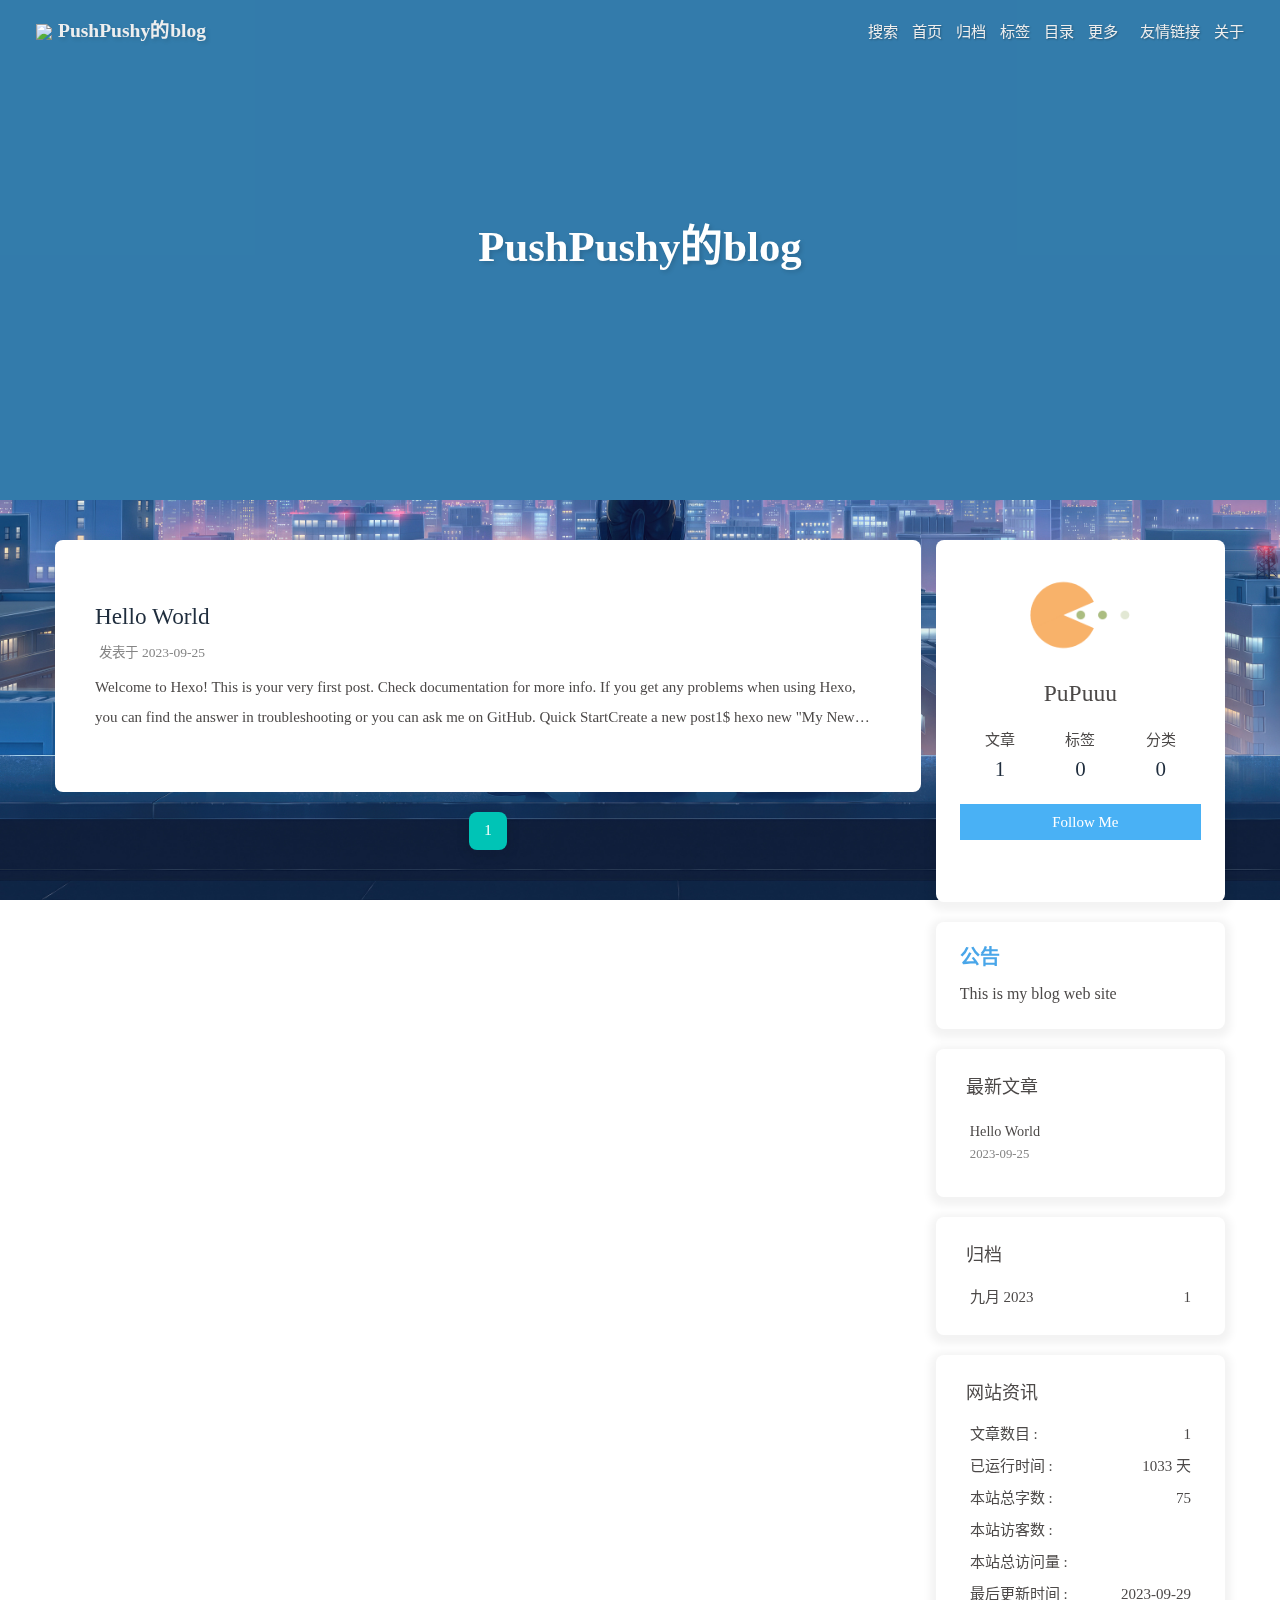
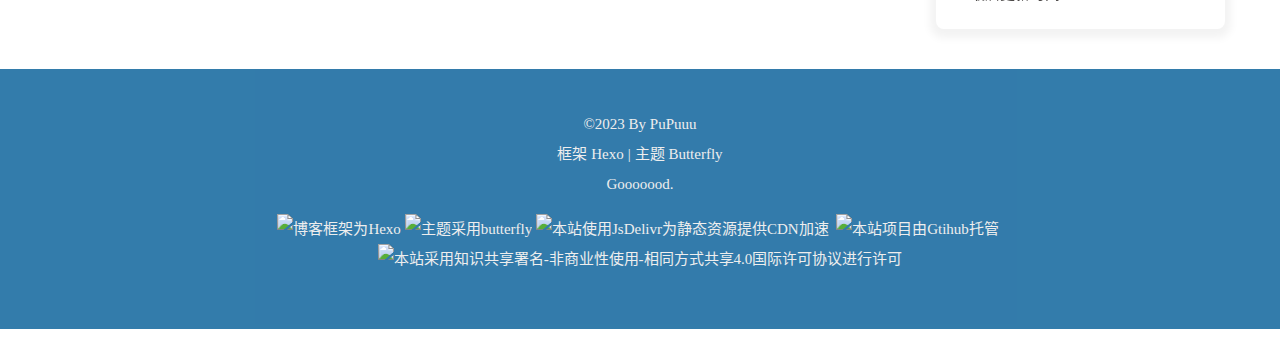
==== commit c21c90c3: "Site updated: 2023-09-29 16:58:49" ====
--- a/index.html
+++ b/index.html
@@ -53,7 +53,7 @@
   isHome: true,
   isHighlightShrink: false,
   isToc: false,
-  postUpdate: '2023-09-28 20:31:14'
+  postUpdate: '2023-09-29 16:58:49'
 }</script><noscript><style type="text/css">
   #nav {
     opacity: 1
@@ -189,7 +189,7 @@
 Deploy to remote sites1$ hexo deploy
 
 More info: Deployment
-</div></div></div><nav id="pagination"><div class="pagination"><span class="page-number current">1</span></div></nav></div><div class="aside-content" id="aside-content"><div class="card-widget card-info"><div class="is-center"><div class="avatar-img"><img src="https://picx.zhimg.com/50/v2-181901f56257c8846a477644d6935671_720w.jpg?source=1940ef5c" onerror="this.onerror=null;this.src='/img/friend_404.gif'" alt="avatar"/></div><div class="author-info__name">PuPuuu</div><div class="author-info__description"></div></div><div class="card-info-data site-data is-center"><a href="/archives/"><div class="headline">文章</div><div class="length-num">1</div></a><a href="/tags/"><div class="headline">标签</div><div class="length-num">0</div></a><a href="/categories/"><div class="headline">分类</div><div class="length-num">0</div></a></div><a id="card-info-btn" target="_blank" rel="noopener" href="https://github.com/PuPuuu"><i class="fab fa-github"></i><span>Follow Me</span></a><div class="card-info-social-icons is-center"><a class="social-icon" href="https://github.com/PuPuuu" target="_blank" title="Github"><i class="fab fa-github" style="color: #24292e;"></i></a><a class="social-icon" href="mailto:jjye2020@163.com" target="_blank" title="Email"><i class="fas fa-envelope" style="color: #4a7dbe;"></i></a></div></div><div class="card-widget card-announcement"><div id="welcome-info"></div><div class="item-headline"><span>公告</span></div><div class="announcement_content">This is my blog web site</div></div><div class="sticky_layout"><div class="card-widget card-recent-post"><div class="item-headline"><i class="fas fa-history"></i><span>最新文章</span></div><div class="aside-list"><div class="aside-list-item no-cover"><div class="content"><a class="title" href="/2023/09/25/hello-world/" title="Hello World">Hello World</a><time datetime="2023-09-24T16:50:09.619Z" title="发表于 2023-09-25 00:50:09">2023-09-25</time></div></div></div></div><div class="card-widget card-archives"><div class="item-headline"><i class="fas fa-archive"></i><span>归档</span></div><ul class="card-archive-list"><li class="card-archive-list-item"><a class="card-archive-list-link" href="/archives/2023/09/"><span class="card-archive-list-date">九月 2023</span><span class="card-archive-list-count">1</span></a></li></ul></div><div class="card-widget card-webinfo"><div class="item-headline"><i class="fas fa-chart-line"></i><span>网站资讯</span></div><div class="webinfo"><div class="webinfo-item"><div class="item-name">文章数目 :</div><div class="item-count">1</div></div><div class="webinfo-item"><div class="item-name">已运行时间 :</div><div class="item-count" id="runtimeshow" data-publishDate="2023-09-24T16:00:00.000Z"><i class="fa-solid fa-spinner fa-spin"></i></div></div><div class="webinfo-item"><div class="item-name">本站总字数 :</div><div class="item-count">75</div></div><div class="webinfo-item"><div class="item-name">本站访客数 :</div><div class="item-count" id="busuanzi_value_site_uv"><i class="fa-solid fa-spinner fa-spin"></i></div></div><div class="webinfo-item"><div class="item-name">本站总访问量 :</div><div class="item-count" id="busuanzi_value_site_pv"><i class="fa-solid fa-spinner fa-spin"></i></div></div><div class="webinfo-item"><div class="item-name">最后更新时间 :</div><div class="item-count" id="last-push-date" data-lastPushDate="2023-09-28T12:31:14.912Z"><i class="fa-solid fa-spinner fa-spin"></i></div></div></div></div></div></div></main><footer id="footer" style="background-image: url('https://i.loli.net/2020/05/01/gkihqEjXxJ5UZ1C.jpg')"><div id="footer-wrap"><div class="copyright">&copy;2023 By PuPuuu</div><div class="framework-info"><span>框架 </span><a target="_blank" rel="noopener" href="https://hexo.io">Hexo</a><span class="footer-separator">|</span><span>主题 </span><a target="_blank" rel="noopener" href="https://github.com/jerryc127/hexo-theme-butterfly">Butterfly</a></div><div class="footer_custom_text">Gooooood.<p><a target="_blank" href="https://hexo.io/"><img src="https://img.shields.io/badge/Frame-Hexo-blue?style=flat&logo=hexo" title="博客框架为Hexo"></a>&nbsp;<a target="_blank" href="https://butterfly.js.org/"><img src="https://img.shields.io/badge/Theme-Butterfly-6513df?style=flat&logo=bitdefender" title="主题采用butterfly"></a>&nbsp;<a target="_blank" href="https://www.jsdelivr.com/"><img src="https://img.shields.io/badge/CDN-jsDelivr-orange?style=flat&logo=jsDelivr" title="本站使用JsDelivr为静态资源提供CDN加速"></a> &nbsp;<a target="_blank" href="https://github.com/"><img src="https://img.shields.io/badge/Source-Github-d021d6?style=flat&logo=GitHub" title="本站项目由Gtihub托管"></a>&nbsp;<a target="_blank" href="http://creativecommons.org/licenses/by-nc-sa/4.0/"><img src="https://img.shields.io/badge/Copyright-BY--NC--SA%204.0-d42328?style=flat&logo=Claris" title="本站采用知识共享署名-非商业性使用-相同方式共享4.0国际许可协议进行许可"></a></p></div></div></footer></div><div id="rightside"><div id="rightside-config-hide"><button id="darkmode" type="button" title="浅色和深色模式转换"><i class="fas fa-adjust"></i></button><button id="hide-aside-btn" type="button" title="单栏和双栏切换"><i class="fas fa-arrows-alt-h"></i></button></div><div id="rightside-config-show"><button id="rightside_config" type="button" title="设置"><i class="fas fa-cog fa-spin"></i></button><button id="go-up" type="button" title="回到顶部"><span class="scroll-percent"></span><i class="fas fa-arrow-up"></i></button></div></div><button id="go-up" type="button" title="回到顶部"><i class="fas fa-arrow-up"></i><span id="percent">0<span>%</span></span></button><div><script src="/js/utils.js"></script><script src="/js/main.js"></script><script src="https://cdn.jsdelivr.net/npm/@fancyapps/ui/dist/fancybox/fancybox.umd.min.js"></script><script>function panguFn () {
+</div></div></div><nav id="pagination"><div class="pagination"><span class="page-number current">1</span></div></nav></div><div class="aside-content" id="aside-content"><div class="card-widget card-info"><div class="is-center"><div class="avatar-img"><img src="https://picx.zhimg.com/50/v2-181901f56257c8846a477644d6935671_720w.jpg?source=1940ef5c" onerror="this.onerror=null;this.src='/img/friend_404.gif'" alt="avatar"/></div><div class="author-info__name">PuPuuu</div><div class="author-info__description"></div></div><div class="card-info-data site-data is-center"><a href="/archives/"><div class="headline">文章</div><div class="length-num">1</div></a><a href="/tags/"><div class="headline">标签</div><div class="length-num">0</div></a><a href="/categories/"><div class="headline">分类</div><div class="length-num">0</div></a></div><a id="card-info-btn" target="_blank" rel="noopener" href="https://github.com/PuPuuu"><i class="fab fa-github"></i><span>Follow Me</span></a><div class="card-info-social-icons is-center"><a class="social-icon" href="https://github.com/PuPuuu" target="_blank" title="Github"><i class="fab fa-github" style="color: #24292e;"></i></a><a class="social-icon" href="mailto:jjye2020@163.com" target="_blank" title="Email"><i class="fas fa-envelope" style="color: #4a7dbe;"></i></a></div></div><div class="card-widget card-announcement"><div id="welcome-info"></div><div class="item-headline"><span>公告</span></div><div class="announcement_content">This is my blog web site</div></div><div class="sticky_layout"><div class="card-widget card-recent-post"><div class="item-headline"><i class="fas fa-history"></i><span>最新文章</span></div><div class="aside-list"><div class="aside-list-item no-cover"><div class="content"><a class="title" href="/2023/09/25/hello-world/" title="Hello World">Hello World</a><time datetime="2023-09-24T16:50:09.619Z" title="发表于 2023-09-25 00:50:09">2023-09-25</time></div></div></div></div><div class="card-widget card-archives"><div class="item-headline"><i class="fas fa-archive"></i><span>归档</span></div><ul class="card-archive-list"><li class="card-archive-list-item"><a class="card-archive-list-link" href="/archives/2023/09/"><span class="card-archive-list-date">九月 2023</span><span class="card-archive-list-count">1</span></a></li></ul></div><div class="card-widget card-webinfo"><div class="item-headline"><i class="fas fa-chart-line"></i><span>网站资讯</span></div><div class="webinfo"><div class="webinfo-item"><div class="item-name">文章数目 :</div><div class="item-count">1</div></div><div class="webinfo-item"><div class="item-name">已运行时间 :</div><div class="item-count" id="runtimeshow" data-publishDate="2023-09-24T16:00:00.000Z"><i class="fa-solid fa-spinner fa-spin"></i></div></div><div class="webinfo-item"><div class="item-name">本站总字数 :</div><div class="item-count">75</div></div><div class="webinfo-item"><div class="item-name">本站访客数 :</div><div class="item-count" id="busuanzi_value_site_uv"><i class="fa-solid fa-spinner fa-spin"></i></div></div><div class="webinfo-item"><div class="item-name">本站总访问量 :</div><div class="item-count" id="busuanzi_value_site_pv"><i class="fa-solid fa-spinner fa-spin"></i></div></div><div class="webinfo-item"><div class="item-name">最后更新时间 :</div><div class="item-count" id="last-push-date" data-lastPushDate="2023-09-29T08:58:49.430Z"><i class="fa-solid fa-spinner fa-spin"></i></div></div></div></div></div></div></main><footer id="footer" style="background-image: url('https://i.loli.net/2020/05/01/gkihqEjXxJ5UZ1C.jpg')"><div id="footer-wrap"><div class="copyright">&copy;2023 By PuPuuu</div><div class="framework-info"><span>框架 </span><a target="_blank" rel="noopener" href="https://hexo.io">Hexo</a><span class="footer-separator">|</span><span>主题 </span><a target="_blank" rel="noopener" href="https://github.com/jerryc127/hexo-theme-butterfly">Butterfly</a></div><div class="footer_custom_text">Gooooood.<p><a target="_blank" href="https://hexo.io/"><img src="https://img.shields.io/badge/Frame-Hexo-blue?style=flat&logo=hexo" title="博客框架为Hexo"></a>&nbsp;<a target="_blank" href="https://butterfly.js.org/"><img src="https://img.shields.io/badge/Theme-Butterfly-6513df?style=flat&logo=bitdefender" title="主题采用butterfly"></a>&nbsp;<a target="_blank" href="https://www.jsdelivr.com/"><img src="https://img.shields.io/badge/CDN-jsDelivr-orange?style=flat&logo=jsDelivr" title="本站使用JsDelivr为静态资源提供CDN加速"></a> &nbsp;<a target="_blank" href="https://github.com/"><img src="https://img.shields.io/badge/Source-Github-d021d6?style=flat&logo=GitHub" title="本站项目由Gtihub托管"></a>&nbsp;<a target="_blank" href="http://creativecommons.org/licenses/by-nc-sa/4.0/"><img src="https://img.shields.io/badge/Copyright-BY--NC--SA%204.0-d42328?style=flat&logo=Claris" title="本站采用知识共享署名-非商业性使用-相同方式共享4.0国际许可协议进行许可"></a></p></div></div></footer></div><div id="rightside"><div id="rightside-config-hide"><button id="darkmode" type="button" title="浅色和深色模式转换"><i class="fas fa-adjust"></i></button><button id="hide-aside-btn" type="button" title="单栏和双栏切换"><i class="fas fa-arrows-alt-h"></i></button></div><div id="rightside-config-show"><button id="rightside_config" type="button" title="设置"><i class="fas fa-cog fa-spin"></i></button><button id="go-up" type="button" title="回到顶部"><span class="scroll-percent"></span><i class="fas fa-arrow-up"></i></button></div></div><button id="go-up" type="button" title="回到顶部"><i class="fas fa-arrow-up"></i><span id="percent">0<span>%</span></span></button><div><script src="/js/utils.js"></script><script src="/js/main.js"></script><script src="https://cdn.jsdelivr.net/npm/@fancyapps/ui/dist/fancybox/fancybox.umd.min.js"></script><script>function panguFn () {
   if (typeof pangu === 'object') pangu.autoSpacingPage()
   else {
     getScript('https://cdn.jsdelivr.net/npm/pangu/dist/browser/pangu.min.js')
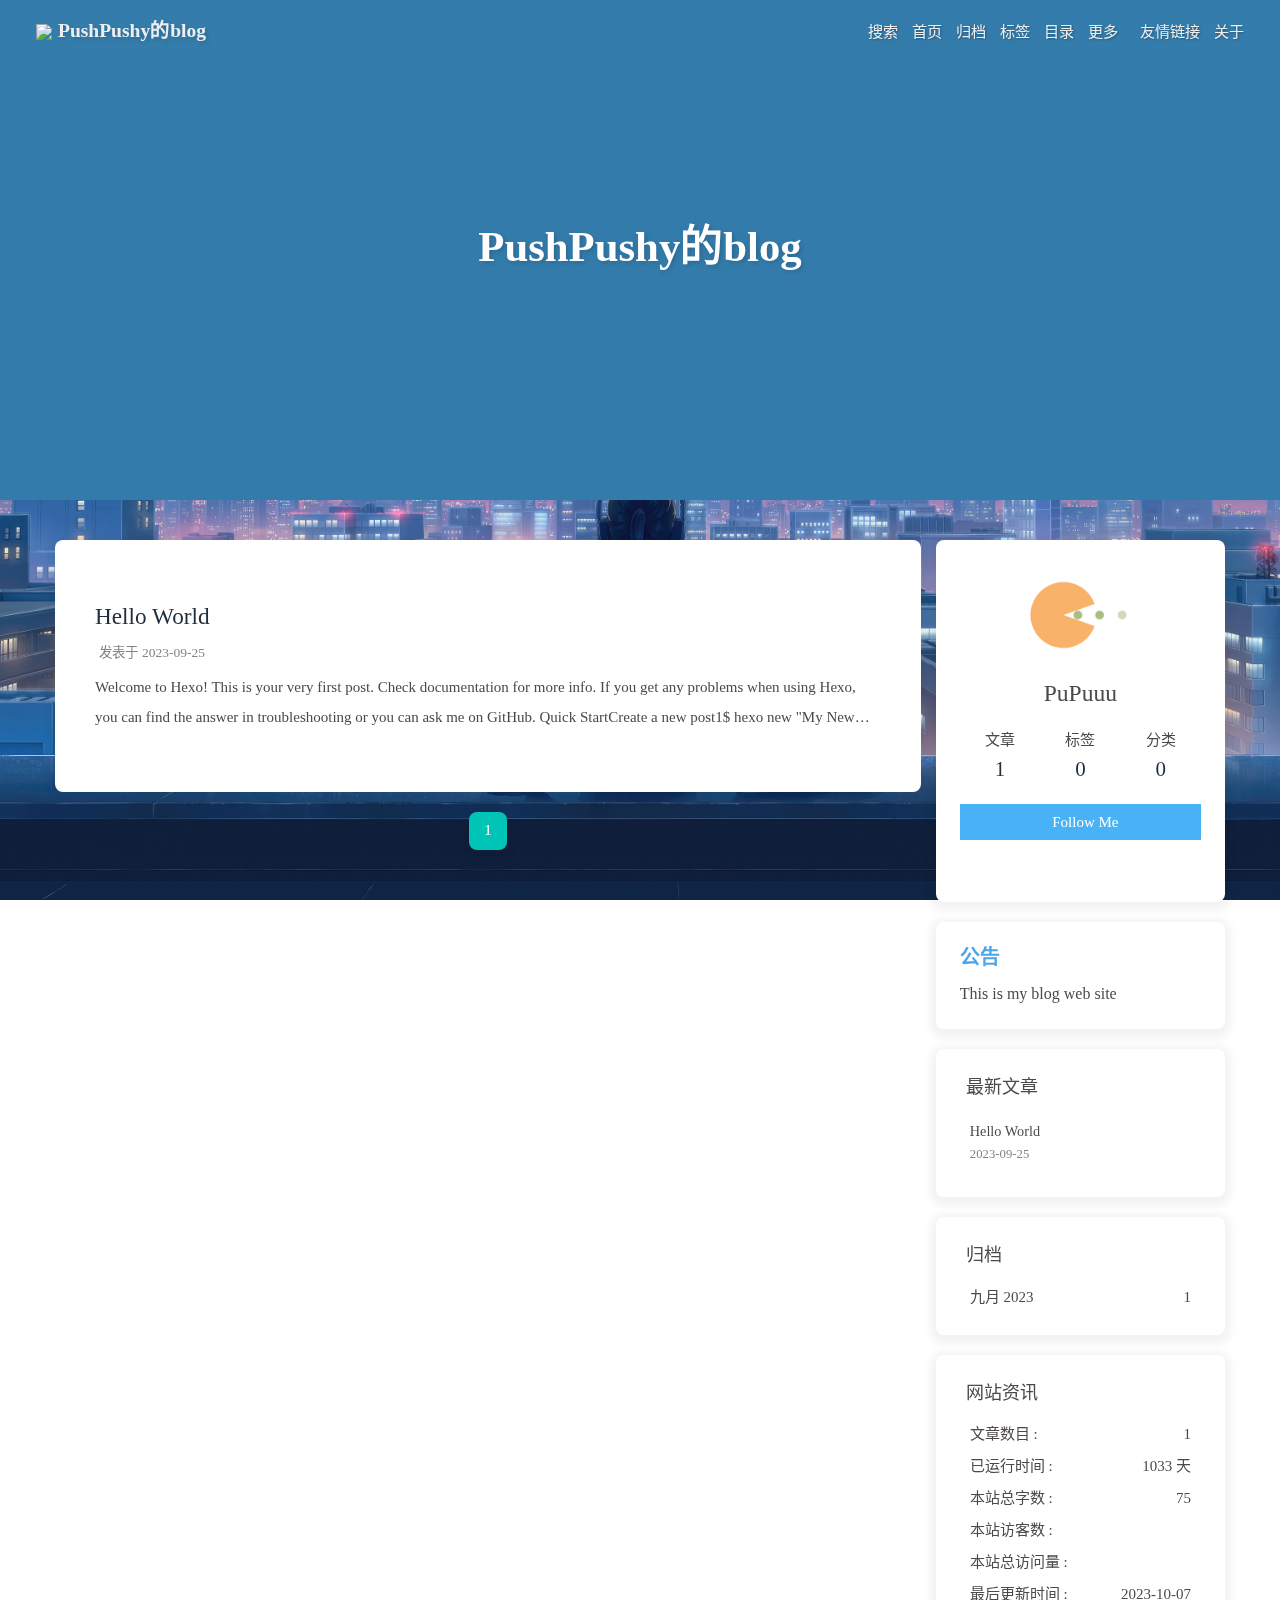
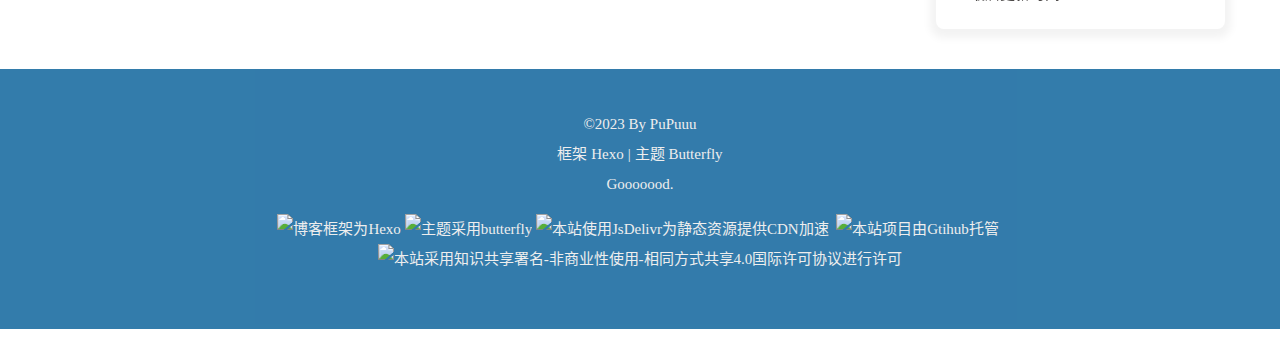
==== commit 5f89bc9e: "Site updated: 2023-10-07 18:54:35" ====
--- a/index.html
+++ b/index.html
@@ -53,7 +53,7 @@
   isHome: true,
   isHighlightShrink: false,
   isToc: false,
-  postUpdate: '2023-09-29 16:58:49'
+  postUpdate: '2023-10-07 18:54:35'
 }</script><noscript><style type="text/css">
   #nav {
     opacity: 1
@@ -189,7 +189,7 @@
 Deploy to remote sites1$ hexo deploy
 
 More info: Deployment
-</div></div></div><nav id="pagination"><div class="pagination"><span class="page-number current">1</span></div></nav></div><div class="aside-content" id="aside-content"><div class="card-widget card-info"><div class="is-center"><div class="avatar-img"><img src="https://picx.zhimg.com/50/v2-181901f56257c8846a477644d6935671_720w.jpg?source=1940ef5c" onerror="this.onerror=null;this.src='/img/friend_404.gif'" alt="avatar"/></div><div class="author-info__name">PuPuuu</div><div class="author-info__description"></div></div><div class="card-info-data site-data is-center"><a href="/archives/"><div class="headline">文章</div><div class="length-num">1</div></a><a href="/tags/"><div class="headline">标签</div><div class="length-num">0</div></a><a href="/categories/"><div class="headline">分类</div><div class="length-num">0</div></a></div><a id="card-info-btn" target="_blank" rel="noopener" href="https://github.com/PuPuuu"><i class="fab fa-github"></i><span>Follow Me</span></a><div class="card-info-social-icons is-center"><a class="social-icon" href="https://github.com/PuPuuu" target="_blank" title="Github"><i class="fab fa-github" style="color: #24292e;"></i></a><a class="social-icon" href="mailto:jjye2020@163.com" target="_blank" title="Email"><i class="fas fa-envelope" style="color: #4a7dbe;"></i></a></div></div><div class="card-widget card-announcement"><div id="welcome-info"></div><div class="item-headline"><span>公告</span></div><div class="announcement_content">This is my blog web site</div></div><div class="sticky_layout"><div class="card-widget card-recent-post"><div class="item-headline"><i class="fas fa-history"></i><span>最新文章</span></div><div class="aside-list"><div class="aside-list-item no-cover"><div class="content"><a class="title" href="/2023/09/25/hello-world/" title="Hello World">Hello World</a><time datetime="2023-09-24T16:50:09.619Z" title="发表于 2023-09-25 00:50:09">2023-09-25</time></div></div></div></div><div class="card-widget card-archives"><div class="item-headline"><i class="fas fa-archive"></i><span>归档</span></div><ul class="card-archive-list"><li class="card-archive-list-item"><a class="card-archive-list-link" href="/archives/2023/09/"><span class="card-archive-list-date">九月 2023</span><span class="card-archive-list-count">1</span></a></li></ul></div><div class="card-widget card-webinfo"><div class="item-headline"><i class="fas fa-chart-line"></i><span>网站资讯</span></div><div class="webinfo"><div class="webinfo-item"><div class="item-name">文章数目 :</div><div class="item-count">1</div></div><div class="webinfo-item"><div class="item-name">已运行时间 :</div><div class="item-count" id="runtimeshow" data-publishDate="2023-09-24T16:00:00.000Z"><i class="fa-solid fa-spinner fa-spin"></i></div></div><div class="webinfo-item"><div class="item-name">本站总字数 :</div><div class="item-count">75</div></div><div class="webinfo-item"><div class="item-name">本站访客数 :</div><div class="item-count" id="busuanzi_value_site_uv"><i class="fa-solid fa-spinner fa-spin"></i></div></div><div class="webinfo-item"><div class="item-name">本站总访问量 :</div><div class="item-count" id="busuanzi_value_site_pv"><i class="fa-solid fa-spinner fa-spin"></i></div></div><div class="webinfo-item"><div class="item-name">最后更新时间 :</div><div class="item-count" id="last-push-date" data-lastPushDate="2023-09-29T08:58:49.430Z"><i class="fa-solid fa-spinner fa-spin"></i></div></div></div></div></div></div></main><footer id="footer" style="background-image: url('https://i.loli.net/2020/05/01/gkihqEjXxJ5UZ1C.jpg')"><div id="footer-wrap"><div class="copyright">&copy;2023 By PuPuuu</div><div class="framework-info"><span>框架 </span><a target="_blank" rel="noopener" href="https://hexo.io">Hexo</a><span class="footer-separator">|</span><span>主题 </span><a target="_blank" rel="noopener" href="https://github.com/jerryc127/hexo-theme-butterfly">Butterfly</a></div><div class="footer_custom_text">Gooooood.<p><a target="_blank" href="https://hexo.io/"><img src="https://img.shields.io/badge/Frame-Hexo-blue?style=flat&logo=hexo" title="博客框架为Hexo"></a>&nbsp;<a target="_blank" href="https://butterfly.js.org/"><img src="https://img.shields.io/badge/Theme-Butterfly-6513df?style=flat&logo=bitdefender" title="主题采用butterfly"></a>&nbsp;<a target="_blank" href="https://www.jsdelivr.com/"><img src="https://img.shields.io/badge/CDN-jsDelivr-orange?style=flat&logo=jsDelivr" title="本站使用JsDelivr为静态资源提供CDN加速"></a> &nbsp;<a target="_blank" href="https://github.com/"><img src="https://img.shields.io/badge/Source-Github-d021d6?style=flat&logo=GitHub" title="本站项目由Gtihub托管"></a>&nbsp;<a target="_blank" href="http://creativecommons.org/licenses/by-nc-sa/4.0/"><img src="https://img.shields.io/badge/Copyright-BY--NC--SA%204.0-d42328?style=flat&logo=Claris" title="本站采用知识共享署名-非商业性使用-相同方式共享4.0国际许可协议进行许可"></a></p></div></div></footer></div><div id="rightside"><div id="rightside-config-hide"><button id="darkmode" type="button" title="浅色和深色模式转换"><i class="fas fa-adjust"></i></button><button id="hide-aside-btn" type="button" title="单栏和双栏切换"><i class="fas fa-arrows-alt-h"></i></button></div><div id="rightside-config-show"><button id="rightside_config" type="button" title="设置"><i class="fas fa-cog fa-spin"></i></button><button id="go-up" type="button" title="回到顶部"><span class="scroll-percent"></span><i class="fas fa-arrow-up"></i></button></div></div><button id="go-up" type="button" title="回到顶部"><i class="fas fa-arrow-up"></i><span id="percent">0<span>%</span></span></button><div><script src="/js/utils.js"></script><script src="/js/main.js"></script><script src="https://cdn.jsdelivr.net/npm/@fancyapps/ui/dist/fancybox/fancybox.umd.min.js"></script><script>function panguFn () {
+</div></div></div><nav id="pagination"><div class="pagination"><span class="page-number current">1</span></div></nav></div><div class="aside-content" id="aside-content"><div class="card-widget card-info"><div class="is-center"><div class="avatar-img"><img src="https://picx.zhimg.com/50/v2-181901f56257c8846a477644d6935671_720w.jpg?source=1940ef5c" onerror="this.onerror=null;this.src='/img/friend_404.gif'" alt="avatar"/></div><div class="author-info__name">PuPuuu</div><div class="author-info__description"></div></div><div class="card-info-data site-data is-center"><a href="/archives/"><div class="headline">文章</div><div class="length-num">1</div></a><a href="/tags/"><div class="headline">标签</div><div class="length-num">0</div></a><a href="/categories/"><div class="headline">分类</div><div class="length-num">0</div></a></div><a id="card-info-btn" target="_blank" rel="noopener" href="https://github.com/PuPuuu"><i class="fab fa-github"></i><span>Follow Me</span></a><div class="card-info-social-icons is-center"><a class="social-icon" href="https://github.com/PuPuuu" target="_blank" title="Github"><i class="fab fa-github" style="color: #24292e;"></i></a><a class="social-icon" href="mailto:jjye2020@163.com" target="_blank" title="Email"><i class="fas fa-envelope" style="color: #4a7dbe;"></i></a></div></div><div class="card-widget card-announcement"><div id="welcome-info"></div><div class="item-headline"><span>公告</span></div><div class="announcement_content">This is my blog web site</div></div><div class="sticky_layout"><div class="card-widget card-recent-post"><div class="item-headline"><i class="fas fa-history"></i><span>最新文章</span></div><div class="aside-list"><div class="aside-list-item no-cover"><div class="content"><a class="title" href="/2023/09/25/hello-world/" title="Hello World">Hello World</a><time datetime="2023-09-24T16:50:09.619Z" title="发表于 2023-09-25 00:50:09">2023-09-25</time></div></div></div></div><div class="card-widget card-archives"><div class="item-headline"><i class="fas fa-archive"></i><span>归档</span></div><ul class="card-archive-list"><li class="card-archive-list-item"><a class="card-archive-list-link" href="/archives/2023/09/"><span class="card-archive-list-date">九月 2023</span><span class="card-archive-list-count">1</span></a></li></ul></div><div class="card-widget card-webinfo"><div class="item-headline"><i class="fas fa-chart-line"></i><span>网站资讯</span></div><div class="webinfo"><div class="webinfo-item"><div class="item-name">文章数目 :</div><div class="item-count">1</div></div><div class="webinfo-item"><div class="item-name">已运行时间 :</div><div class="item-count" id="runtimeshow" data-publishDate="2023-09-24T16:00:00.000Z"><i class="fa-solid fa-spinner fa-spin"></i></div></div><div class="webinfo-item"><div class="item-name">本站总字数 :</div><div class="item-count">75</div></div><div class="webinfo-item"><div class="item-name">本站访客数 :</div><div class="item-count" id="busuanzi_value_site_uv"><i class="fa-solid fa-spinner fa-spin"></i></div></div><div class="webinfo-item"><div class="item-name">本站总访问量 :</div><div class="item-count" id="busuanzi_value_site_pv"><i class="fa-solid fa-spinner fa-spin"></i></div></div><div class="webinfo-item"><div class="item-name">最后更新时间 :</div><div class="item-count" id="last-push-date" data-lastPushDate="2023-10-07T10:54:35.056Z"><i class="fa-solid fa-spinner fa-spin"></i></div></div></div></div></div></div></main><footer id="footer" style="background-image: url('https://i.loli.net/2020/05/01/gkihqEjXxJ5UZ1C.jpg')"><div id="footer-wrap"><div class="copyright">&copy;2023 By PuPuuu</div><div class="framework-info"><span>框架 </span><a target="_blank" rel="noopener" href="https://hexo.io">Hexo</a><span class="footer-separator">|</span><span>主题 </span><a target="_blank" rel="noopener" href="https://github.com/jerryc127/hexo-theme-butterfly">Butterfly</a></div><div class="footer_custom_text">Gooooood.<p><a target="_blank" href="https://hexo.io/"><img src="https://img.shields.io/badge/Frame-Hexo-blue?style=flat&logo=hexo" title="博客框架为Hexo"></a>&nbsp;<a target="_blank" href="https://butterfly.js.org/"><img src="https://img.shields.io/badge/Theme-Butterfly-6513df?style=flat&logo=bitdefender" title="主题采用butterfly"></a>&nbsp;<a target="_blank" href="https://www.jsdelivr.com/"><img src="https://img.shields.io/badge/CDN-jsDelivr-orange?style=flat&logo=jsDelivr" title="本站使用JsDelivr为静态资源提供CDN加速"></a> &nbsp;<a target="_blank" href="https://github.com/"><img src="https://img.shields.io/badge/Source-Github-d021d6?style=flat&logo=GitHub" title="本站项目由Gtihub托管"></a>&nbsp;<a target="_blank" href="http://creativecommons.org/licenses/by-nc-sa/4.0/"><img src="https://img.shields.io/badge/Copyright-BY--NC--SA%204.0-d42328?style=flat&logo=Claris" title="本站采用知识共享署名-非商业性使用-相同方式共享4.0国际许可协议进行许可"></a></p></div></div></footer></div><div id="rightside"><div id="rightside-config-hide"><button id="darkmode" type="button" title="浅色和深色模式转换"><i class="fas fa-adjust"></i></button><button id="hide-aside-btn" type="button" title="单栏和双栏切换"><i class="fas fa-arrows-alt-h"></i></button></div><div id="rightside-config-show"><button id="rightside_config" type="button" title="设置"><i class="fas fa-cog fa-spin"></i></button><button id="go-up" type="button" title="回到顶部"><span class="scroll-percent"></span><i class="fas fa-arrow-up"></i></button></div></div><button id="go-up" type="button" title="回到顶部"><i class="fas fa-arrow-up"></i><span id="percent">0<span>%</span></span></button><div><script src="/js/utils.js"></script><script src="/js/main.js"></script><script src="https://cdn.jsdelivr.net/npm/@fancyapps/ui/dist/fancybox/fancybox.umd.min.js"></script><script>function panguFn () {
   if (typeof pangu === 'object') pangu.autoSpacingPage()
   else {
     getScript('https://cdn.jsdelivr.net/npm/pangu/dist/browser/pangu.min.js')
